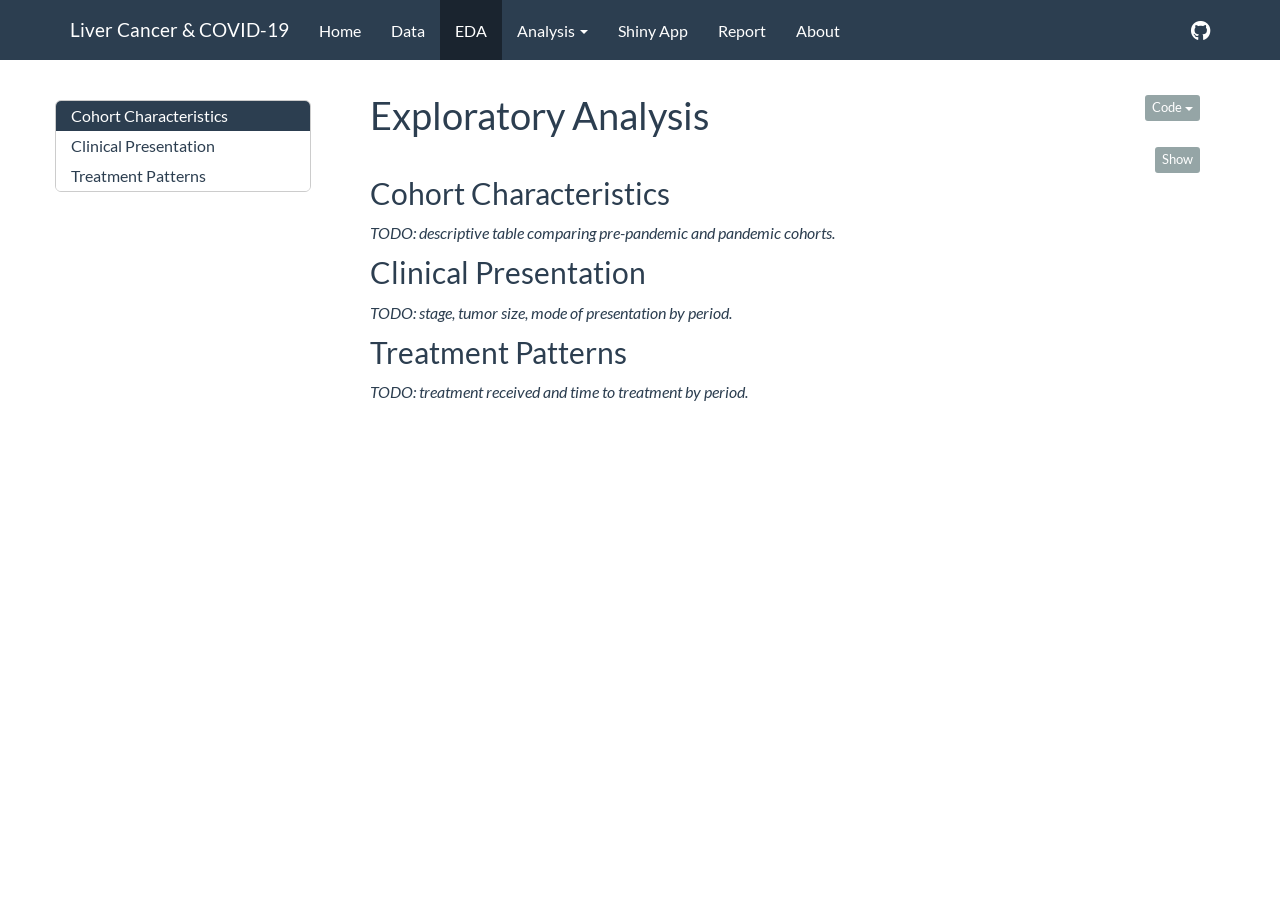
==== docs/eda.html @ 646c7b92 "knit html" ====
<!DOCTYPE html>

<html>

<head>

<meta charset="utf-8" />
<meta name="generator" content="pandoc" />
<meta http-equiv="X-UA-Compatible" content="IE=EDGE" />




<title>Exploratory Analysis</title>

<script src="site_libs/header-attrs-2.32/header-attrs.js"></script>
<script src="site_libs/jquery-3.6.0/jquery-3.6.0.min.js"></script>
<meta name="viewport" content="width=device-width, initial-scale=1" />
<link href="site_libs/bootstrap-3.3.5/css/flatly.min.css" rel="stylesheet" />
<script src="site_libs/bootstrap-3.3.5/js/bootstrap.min.js"></script>
<script src="site_libs/bootstrap-3.3.5/shim/html5shiv.min.js"></script>
<script src="site_libs/bootstrap-3.3.5/shim/respond.min.js"></script>
<style>h1 {font-size: 34px;}
       h1.title {font-size: 38px;}
       h2 {font-size: 30px;}
       h3 {font-size: 24px;}
       h4 {font-size: 18px;}
       h5 {font-size: 16px;}
       h6 {font-size: 12px;}
       code {color: inherit; background-color: rgba(0, 0, 0, 0.04);}
       pre:not([class]) { background-color: white }</style>
<script src="site_libs/jqueryui-1.13.2/jquery-ui.min.js"></script>
<link href="site_libs/tocify-1.9.1/jquery.tocify.css" rel="stylesheet" />
<script src="site_libs/tocify-1.9.1/jquery.tocify.js"></script>
<script src="site_libs/navigation-1.1/tabsets.js"></script>
<script src="site_libs/navigation-1.1/codefolding.js"></script>
<link href="site_libs/highlightjs-9.12.0/default.css" rel="stylesheet" />
<script src="site_libs/highlightjs-9.12.0/highlight.js"></script>
<link href="site_libs/font-awesome-6.5.2/css/all.min.css" rel="stylesheet" />
<link href="site_libs/font-awesome-6.5.2/css/v4-shims.min.css" rel="stylesheet" />

<style type="text/css">
  code{white-space: pre-wrap;}
  span.smallcaps{font-variant: small-caps;}
  span.underline{text-decoration: underline;}
  div.column{display: inline-block; vertical-align: top; width: 50%;}
  div.hanging-indent{margin-left: 1.5em; text-indent: -1.5em;}
  ul.task-list{list-style: none;}
    </style>

<style type="text/css">code{white-space: pre;}</style>
<script type="text/javascript">
if (window.hljs) {
  hljs.configure({languages: []});
  hljs.initHighlightingOnLoad();
  if (document.readyState && document.readyState === "complete") {
    window.setTimeout(function() { hljs.initHighlighting(); }, 0);
  }
}
</script>






<link rel="stylesheet" href="styles.css" type="text/css" />



<style type = "text/css">
.main-container {
  max-width: 940px;
  margin-left: auto;
  margin-right: auto;
}
img {
  max-width:100%;
}
.tabbed-pane {
  padding-top: 12px;
}
.html-widget {
  margin-bottom: 20px;
}
button.code-folding-btn:focus {
  outline: none;
}
summary {
  display: list-item;
}
details > summary > p:only-child {
  display: inline;
}
pre code {
  padding: 0;
}
</style>


<style type="text/css">
.dropdown-submenu {
  position: relative;
}
.dropdown-submenu>.dropdown-menu {
  top: 0;
  left: 100%;
  margin-top: -6px;
  margin-left: -1px;
  border-radius: 0 6px 6px 6px;
}
.dropdown-submenu:hover>.dropdown-menu {
  display: block;
}
.dropdown-submenu>a:after {
  display: block;
  content: " ";
  float: right;
  width: 0;
  height: 0;
  border-color: transparent;
  border-style: solid;
  border-width: 5px 0 5px 5px;
  border-left-color: #cccccc;
  margin-top: 5px;
  margin-right: -10px;
}
.dropdown-submenu:hover>a:after {
  border-left-color: #adb5bd;
}
.dropdown-submenu.pull-left {
  float: none;
}
.dropdown-submenu.pull-left>.dropdown-menu {
  left: -100%;
  margin-left: 10px;
  border-radius: 6px 0 6px 6px;
}
</style>

<script type="text/javascript">
// manage active state of menu based on current page
$(document).ready(function () {
  // active menu anchor
  href = window.location.pathname
  href = href.substr(href.lastIndexOf('/') + 1)
  if (href === "")
    href = "index.html";
  var menuAnchor = $('a[href="' + href + '"]');

  // mark the anchor link active (and if it's in a dropdown, also mark that active)
  var dropdown = menuAnchor.closest('li.dropdown');
  if (window.bootstrap) { // Bootstrap 4+
    menuAnchor.addClass('active');
    dropdown.find('> .dropdown-toggle').addClass('active');
  } else { // Bootstrap 3
    menuAnchor.parent().addClass('active');
    dropdown.addClass('active');
  }

  // Navbar adjustments
  var navHeight = $(".navbar").first().height() + 15;
  var style = document.createElement('style');
  var pt = "padding-top: " + navHeight + "px; ";
  var mt = "margin-top: -" + navHeight + "px; ";
  var css = "";
  // offset scroll position for anchor links (for fixed navbar)
  for (var i = 1; i <= 6; i++) {
    css += ".section h" + i + "{ " + pt + mt + "}\n";
  }
  style.innerHTML = "body {" + pt + "padding-bottom: 40px; }\n" + css;
  document.head.appendChild(style);
});
</script>

<!-- tabsets -->

<style type="text/css">
.tabset-dropdown > .nav-tabs {
  display: inline-table;
  max-height: 500px;
  min-height: 44px;
  overflow-y: auto;
  border: 1px solid #ddd;
  border-radius: 4px;
}

.tabset-dropdown > .nav-tabs > li.active:before, .tabset-dropdown > .nav-tabs.nav-tabs-open:before {
  content: "\e259";
  font-family: 'Glyphicons Halflings';
  display: inline-block;
  padding: 10px;
  border-right: 1px solid #ddd;
}

.tabset-dropdown > .nav-tabs.nav-tabs-open > li.active:before {
  content: "\e258";
  font-family: 'Glyphicons Halflings';
  border: none;
}

.tabset-dropdown > .nav-tabs > li.active {
  display: block;
}

.tabset-dropdown > .nav-tabs > li > a,
.tabset-dropdown > .nav-tabs > li > a:focus,
.tabset-dropdown > .nav-tabs > li > a:hover {
  border: none;
  display: inline-block;
  border-radius: 4px;
  background-color: transparent;
}

.tabset-dropdown > .nav-tabs.nav-tabs-open > li {
  display: block;
  float: none;
}

.tabset-dropdown > .nav-tabs > li {
  display: none;
}
</style>

<!-- code folding -->
<style type="text/css">
.code-folding-btn { margin-bottom: 4px; }
</style>



<style type="text/css">

#TOC {
  margin: 25px 0px 20px 0px;
}
@media (max-width: 768px) {
#TOC {
  position: relative;
  width: 100%;
}
}

@media print {
.toc-content {
  /* see https://github.com/w3c/csswg-drafts/issues/4434 */
  float: right;
}
}

.toc-content {
  padding-left: 30px;
  padding-right: 40px;
}

div.main-container {
  max-width: 1200px;
}

div.tocify {
  width: 20%;
  max-width: 260px;
  max-height: 85%;
}

@media (min-width: 768px) and (max-width: 991px) {
  div.tocify {
    width: 25%;
  }
}

@media (max-width: 767px) {
  div.tocify {
    width: 100%;
    max-width: none;
  }
}

.tocify ul, .tocify li {
  line-height: 20px;
}

.tocify-subheader .tocify-item {
  font-size: 0.90em;
}

.tocify .list-group-item {
  border-radius: 0px;
}


</style>



</head>

<body>


<div class="container-fluid main-container">


<!-- setup 3col/9col grid for toc_float and main content  -->
<div class="row">
<div class="col-xs-12 col-sm-4 col-md-3">
<div id="TOC" class="tocify">
</div>
</div>

<div class="toc-content col-xs-12 col-sm-8 col-md-9">




<div class="navbar navbar-default  navbar-fixed-top" role="navigation">
  <div class="container">
    <div class="navbar-header">
      <button type="button" class="navbar-toggle collapsed" data-toggle="collapse" data-bs-toggle="collapse" data-target="#navbar" data-bs-target="#navbar">
        <span class="icon-bar"></span>
        <span class="icon-bar"></span>
        <span class="icon-bar"></span>
      </button>
      <a class="navbar-brand" href="index.html">Liver Cancer & COVID-19</a>
    </div>
    <div id="navbar" class="navbar-collapse collapse">
      <ul class="nav navbar-nav">
        <li>
  <a href="index.html">Home</a>
</li>
<li>
  <a href="data.html">Data</a>
</li>
<li>
  <a href="eda.html">EDA</a>
</li>
<li class="dropdown">
  <a href="#" class="dropdown-toggle" data-toggle="dropdown" role="button" data-bs-toggle="dropdown" aria-expanded="false">
    Analysis
     
    <span class="caret"></span>
  </a>
  <ul class="dropdown-menu" role="menu">
    <li>
      <a href="regression.html">Regression</a>
    </li>
    <li>
      <a href="survival.html">Survival Analysis</a>
    </li>
  </ul>
</li>
<li>
  <a href="shiny.html">Shiny App</a>
</li>
<li>
  <a href="report.html">Report</a>
</li>
<li>
  <a href="about.html">About</a>
</li>
      </ul>
      <ul class="nav navbar-nav navbar-right">
        <li>
  <a href="https://github.com/USERNAME/p8105_final_project_HCC">
    <span class="fa fa-github fa-lg"></span>
     
  </a>
</li>
      </ul>
    </div><!--/.nav-collapse -->
  </div><!--/.container -->
</div><!--/.navbar -->

<div id="header">

<div class="btn-group pull-right float-right">
<button type="button" class="btn btn-default btn-xs btn-secondary btn-sm dropdown-toggle" data-toggle="dropdown" data-bs-toggle="dropdown" aria-haspopup="true" aria-expanded="false"><span>Code</span> <span class="caret"></span></button>
<ul class="dropdown-menu dropdown-menu-right" style="min-width: 50px;">
<li><a id="rmd-show-all-code" href="#">Show All Code</a></li>
<li><a id="rmd-hide-all-code" href="#">Hide All Code</a></li>
</ul>
</div>



<h1 class="title toc-ignore">Exploratory Analysis</h1>

</div>


<pre class="r"><code>liver_clean = read_csv(&quot;data/liver_clean.csv&quot;)</code></pre>
<div id="cohort-characteristics" class="section level2">
<h2>Cohort Characteristics</h2>
<p><em>TODO: descriptive table comparing pre-pandemic and pandemic
cohorts.</em></p>
</div>
<div id="clinical-presentation" class="section level2">
<h2>Clinical Presentation</h2>
<p><em>TODO: stage, tumor size, mode of presentation by period.</em></p>
</div>
<div id="treatment-patterns" class="section level2">
<h2>Treatment Patterns</h2>
<p><em>TODO: treatment received and time to treatment by
period.</em></p>
</div>



</div>
</div>

</div>

<script>

// add bootstrap table styles to pandoc tables
function bootstrapStylePandocTables() {
  $('tr.odd').parent('tbody').parent('table').addClass('table table-condensed');
}
$(document).ready(function () {
  bootstrapStylePandocTables();
});


</script>

<!-- tabsets -->

<script>
$(document).ready(function () {
  window.buildTabsets("TOC");
});

$(document).ready(function () {
  $('.tabset-dropdown > .nav-tabs > li').click(function () {
    $(this).parent().toggleClass('nav-tabs-open');
  });
});
</script>

<!-- code folding -->
<script>
$(document).ready(function () {
  window.initializeCodeFolding("hide" === "show");
});
</script>

<script>
$(document).ready(function ()  {

    // temporarily add toc-ignore selector to headers for the consistency with Pandoc
    $('.unlisted.unnumbered').addClass('toc-ignore')

    // move toc-ignore selectors from section div to header
    $('div.section.toc-ignore')
        .removeClass('toc-ignore')
        .children('h1,h2,h3,h4,h5').addClass('toc-ignore');

    // establish options
    var options = {
      selectors: "h1,h2,h3",
      theme: "bootstrap3",
      context: '.toc-content',
      hashGenerator: function (text) {
        return text.replace(/[.\\/?&!#<>]/g, '').replace(/\s/g, '_');
      },
      ignoreSelector: ".toc-ignore",
      scrollTo: 0
    };
    options.showAndHide = true;
    options.smoothScroll = true;

    // tocify
    var toc = $("#TOC").tocify(options).data("toc-tocify");
});
</script>

<!-- dynamically load mathjax for compatibility with self-contained -->
<script>
  (function () {
    var script = document.createElement("script");
    script.type = "text/javascript";
    script.src  = "https://mathjax.rstudio.com/latest/MathJax.js?config=TeX-AMS-MML_HTMLorMML";
    document.getElementsByTagName("head")[0].appendChild(script);
  })();
</script>

</body>
</html>
---- docs/site_libs/bootstrap-3.3.5/css/flatly.min.css ----
@font-face {
  font-family: 'Lato';
  font-style: normal;
  font-weight: 400;
  src: url(fonts/Lato.ttf) format('truetype');
}
@font-face {
  font-family: 'Lato';
  font-style: normal;
  font-weight: 700;
  src: url(fonts/LatoBold.ttf) format('truetype');
}
@font-face {
  font-family: 'Lato';
  font-style: italic;
  font-weight: 400;
  src: url(fonts/LatoItalic.ttf) format('truetype');
}

/*!
 * bootswatch v3.3.6
 * Homepage: http://bootswatch.com
 * Copyright 2012-2015 Thomas Park
 * Licensed under MIT
 * Based on Bootstrap
*//*!
 * Bootstrap v3.3.6 (http://getbootstrap.com)
 * Copyright 2011-2015 Twitter, Inc.
 * Licensed under MIT (https://github.com/twbs/bootstrap/blob/master/LICENSE)
 *//*! normalize.css v3.0.3 | MIT License | github.com/necolas/normalize.css */html{font-family:sans-serif;-ms-text-size-adjust:100%;-webkit-text-size-adjust:100%}body{margin:0}article,aside,details,figcaption,figure,footer,header,hgroup,main,menu,nav,section,summary{display:block}audio,canvas,progress,video{display:inline-block;vertical-align:baseline}audio:not([controls]){display:none;height:0}[hidden],template{display:none}a{background-color:transparent}a:active,a:hover{outline:0}abbr[title]{border-bottom:1px dotted}b,strong{font-weight:bold}dfn{font-style:italic}h1{font-size:2em;margin:0.67em 0}mark{background:#ff0;color:#000}small{font-size:80%}sub,sup{font-size:75%;line-height:0;position:relative;vertical-align:baseline}sup{top:-0.5em}sub{bottom:-0.25em}img{border:0}svg:not(:root){overflow:hidden}figure{margin:1em 40px}hr{-webkit-box-sizing:content-box;-moz-box-sizing:content-box;box-sizing:content-box;height:0}pre{overflow:auto}code,kbd,pre,samp{font-family:monospace, monospace;font-size:1em}button,input,optgroup,select,textarea{color:inherit;font:inherit;margin:0}button{overflow:visible}button,select{text-transform:none}button,html input[type="button"],input[type="reset"],input[type="submit"]{-webkit-appearance:button;cursor:pointer}button[disabled],html input[disabled]{cursor:default}button::-moz-focus-inner,input::-moz-focus-inner{border:0;padding:0}input{line-height:normal}input[type="checkbox"],input[type="radio"]{-webkit-box-sizing:border-box;-moz-box-sizing:border-box;box-sizing:border-box;padding:0}input[type="number"]::-webkit-inner-spin-button,input[type="number"]::-webkit-outer-spin-button{height:auto}input[type="search"]{-webkit-appearance:textfield;-webkit-box-sizing:content-box;-moz-box-sizing:content-box;box-sizing:content-box}input[type="search"]::-webkit-search-cancel-button,input[type="search"]::-webkit-search-decoration{-webkit-appearance:none}fieldset{border:1px solid #c0c0c0;margin:0 2px;padding:0.35em 0.625em 0.75em}legend{border:0;padding:0}textarea{overflow:auto}optgroup{font-weight:bold}table{border-collapse:collapse;border-spacing:0}td,th{padding:0}/*! Source: https://github.com/h5bp/html5-boilerplate/blob/master/src/css/main.css */@media print{*,*:before,*:after{background:transparent !important;color:#000 !important;-webkit-box-shadow:none !important;box-shadow:none !important;text-shadow:none !important}a,a:visited{text-decoration:underline}a[href]:after{content:" (" attr(href) ")"}abbr[title]:after{content:" (" attr(title) ")"}a[href^="#"]:after,a[href^="javascript:"]:after{content:""}pre,blockquote{border:1px solid #999;page-break-inside:avoid}thead{display:table-header-group}tr,img{page-break-inside:avoid}img{max-width:100% !important}p,h2,h3{orphans:3;widows:3}h2,h3{page-break-after:avoid}.navbar{display:none}.btn>.caret,.dropup>.btn>.caret{border-top-color:#000 !important}.label{border:1px solid #000}.table{border-collapse:collapse !important}.table td,.table th{background-color:#fff !important}.table-bordered th,.table-bordered td{border:1px solid #ddd !important}}@font-face{font-family:'Glyphicons Halflings';src:url('../fonts/glyphicons-halflings-regular.eot');src:url('../fonts/glyphicons-halflings-regular.eot?#iefix') format('embedded-opentype'),url('../fonts/glyphicons-halflings-regular.woff') format('woff'),url('../fonts/glyphicons-halflings-regular.ttf') format('truetype'),url('../fonts/glyphicons-halflings-regular.svg#glyphicons_halflingsregular') format('svg')}.glyphicon{position:relative;top:1px;display:inline-block;font-family:'Glyphicons Halflings';font-style:normal;font-weight:normal;line-height:1;-webkit-font-smoothing:antialiased;-moz-osx-font-smoothing:grayscale}.glyphicon-asterisk:before{content:"\002a"}.glyphicon-plus:before{content:"\002b"}.glyphicon-euro:before,.glyphicon-eur:before{content:"\20ac"}.glyphicon-minus:before{content:"\2212"}.glyphicon-cloud:before{content:"\2601"}.glyphicon-envelope:before{content:"\2709"}.glyphicon-pencil:before{content:"\270f"}.glyphicon-glass:before{content:"\e001"}.glyphicon-music:before{content:"\e002"}.glyphicon-search:before{content:"\e003"}.glyphicon-heart:before{content:"\e005"}.glyphicon-star:before{content:"\e006"}.glyphicon-star-empty:before{content:"\e007"}.glyphicon-user:before{content:"\e008"}.glyphicon-film:before{content:"\e009"}.glyphicon-th-large:before{content:"\e010"}.glyphicon-th:before{content:"\e011"}.glyphicon-th-list:before{content:"\e012"}.glyphicon-ok:before{content:"\e013"}.glyphicon-remove:before{content:"\e014"}.glyphicon-zoom-in:before{content:"\e015"}.glyphicon-zoom-out:before{content:"\e016"}.glyphicon-off:before{content:"\e017"}.glyphicon-signal:before{content:"\e018"}.glyphicon-cog:before{content:"\e019"}.glyphicon-trash:before{content:"\e020"}.glyphicon-home:before{content:"\e021"}.glyphicon-file:before{content:"\e022"}.glyphicon-time:before{content:"\e023"}.glyphicon-road:before{content:"\e024"}.glyphicon-download-alt:before{content:"\e025"}.glyphicon-download:before{content:"\e026"}.glyphicon-upload:before{content:"\e027"}.glyphicon-inbox:before{content:"\e028"}.glyphicon-play-circle:before{content:"\e029"}.glyphicon-repeat:before{content:"\e030"}.glyphicon-refresh:before{content:"\e031"}.glyphicon-list-alt:before{content:"\e032"}.glyphicon-lock:before{content:"\e033"}.glyphicon-flag:before{content:"\e034"}.glyphicon-headphones:before{content:"\e035"}.glyphicon-volume-off:before{content:"\e036"}.glyphicon-volume-down:before{content:"\e037"}.glyphicon-volume-up:before{content:"\e038"}.glyphicon-qrcode:before{content:"\e039"}.glyphicon-barcode:before{content:"\e040"}.glyphicon-tag:before{content:"\e041"}.glyphicon-tags:before{content:"\e042"}.glyphicon-book:before{content:"\e043"}.glyphicon-bookmark:before{content:"\e044"}.glyphicon-print:before{content:"\e045"}.glyphicon-camera:before{content:"\e046"}.glyphicon-font:before{content:"\e047"}.glyphicon-bold:before{content:"\e048"}.glyphicon-italic:before{content:"\e049"}.glyphicon-text-height:before{content:"\e050"}.glyphicon-text-width:before{content:"\e051"}.glyphicon-align-left:before{content:"\e052"}.glyphicon-align-center:before{content:"\e053"}.glyphicon-align-right:before{content:"\e054"}.glyphicon-align-justify:before{content:"\e055"}.glyphicon-list:before{content:"\e056"}.glyphicon-indent-left:before{content:"\e057"}.glyphicon-indent-right:before{content:"\e058"}.glyphicon-facetime-video:before{content:"\e059"}.glyphicon-picture:before{content:"\e060"}.glyphicon-map-marker:before{content:"\e062"}.glyphicon-adjust:before{content:"\e063"}.glyphicon-tint:before{content:"\e064"}.glyphicon-edit:before{content:"\e065"}.glyphicon-share:before{content:"\e066"}.glyphicon-check:before{content:"\e067"}.glyphicon-move:before{content:"\e068"}.glyphicon-step-backward:before{content:"\e069"}.glyphicon-fast-backward:before{content:"\e070"}.glyphicon-backward:before{content:"\e071"}.glyphicon-play:before{content:"\e072"}.glyphicon-pause:before{content:"\e073"}.glyphicon-stop:before{content:"\e074"}.glyphicon-forward:before{content:"\e075"}.glyphicon-fast-forward:before{content:"\e076"}.glyphicon-step-forward:before{content:"\e077"}.glyphicon-eject:before{content:"\e078"}.glyphicon-chevron-left:before{content:"\e079"}.glyphicon-chevron-right:before{content:"\e080"}.glyphicon-plus-sign:before{content:"\e081"}.glyphicon-minus-sign:before{content:"\e082"}.glyphicon-remove-sign:before{content:"\e083"}.glyphicon-ok-sign:before{content:"\e084"}.glyphicon-question-sign:before{content:"\e085"}.glyphicon-info-sign:before{content:"\e086"}.glyphicon-screenshot:before{content:"\e087"}.glyphicon-remove-circle:before{content:"\e088"}.glyphicon-ok-circle:before{content:"\e089"}.glyphicon-ban-circle:before{content:"\e090"}.glyphicon-arrow-left:before{content:"\e091"}.glyphicon-arrow-right:before{content:"\e092"}.glyphicon-arrow-up:before{content:"\e093"}.glyphicon-arrow-down:before{content:"\e094"}.glyphicon-share-alt:before{content:"\e095"}.glyphicon-resize-full:before{content:"\e096"}.glyphicon-resize-small:before{content:"\e097"}.glyphicon-exclamation-sign:before{content:"\e101"}.glyphicon-gift:before{content:"\e102"}.glyphicon-leaf:before{content:"\e103"}.glyphicon-fire:before{content:"\e104"}.glyphicon-eye-open:before{content:"\e105"}.glyphicon-eye-close:before{content:"\e106"}.glyphicon-warning-sign:before{content:"\e107"}.glyphicon-plane:before{content:"\e108"}.glyphicon-calendar:before{content:"\e109"}.glyphicon-random:before{content:"\e110"}.glyphicon-comment:before{content:"\e111"}.glyphicon-magnet:before{content:"\e112"}.glyphicon-chevron-up:before{content:"\e113"}.glyphicon-chevron-down:before{content:"\e114"}.glyphicon-retweet:before{content:"\e115"}.glyphicon-shopping-cart:before{content:"\e116"}.glyphicon-folder-close:before{content:"\e117"}.glyphicon-folder-open:before{content:"\e118"}.glyphicon-resize-vertical:before{content:"\e119"}.glyphicon-resize-horizontal:before{content:"\e120"}.glyphicon-hdd:before{content:"\e121"}.glyphicon-bullhorn:before{content:"\e122"}.glyphicon-bell:before{content:"\e123"}.glyphicon-certificate:before{content:"\e124"}.glyphicon-thumbs-up:before{content:"\e125"}.glyphicon-thumbs-down:before{content:"\e126"}.glyphicon-hand-right:before{content:"\e127"}.glyphicon-hand-left:before{content:"\e128"}.glyphicon-hand-up:before{content:"\e129"}.glyphicon-hand-down:before{content:"\e130"}.glyphicon-circle-arrow-right:before{content:"\e131"}.glyphicon-circle-arrow-left:before{content:"\e132"}.glyphicon-circle-arrow-up:before{content:"\e133"}.glyphicon-circle-arrow-down:before{content:"\e134"}.glyphicon-globe:before{content:"\e135"}.glyphicon-wrench:before{content:"\e136"}.glyphicon-tasks:before{content:"\e137"}.glyphicon-filter:before{content:"\e138"}.glyphicon-briefcase:before{content:"\e139"}.glyphicon-fullscreen:before{content:"\e140"}.glyphicon-dashboard:before{content:"\e141"}.glyphicon-paperclip:before{content:"\e142"}.glyphicon-heart-empty:before{content:"\e143"}.glyphicon-link:before{content:"\e144"}.glyphicon-phone:before{content:"\e145"}.glyphicon-pushpin:before{content:"\e146"}.glyphicon-usd:before{content:"\e148"}.glyphicon-gbp:before{content:"\e149"}.glyphicon-sort:before{content:"\e150"}.glyphicon-sort-by-alphabet:before{content:"\e151"}.glyphicon-sort-by-alphabet-alt:before{content:"\e152"}.glyphicon-sort-by-order:before{content:"\e153"}.glyphicon-sort-by-order-alt:before{content:"\e154"}.glyphicon-sort-by-attributes:before{content:"\e155"}.glyphicon-sort-by-attributes-alt:before{content:"\e156"}.glyphicon-unchecked:before{content:"\e157"}.glyphicon-expand:before{content:"\e158"}.glyphicon-collapse-down:before{content:"\e159"}.glyphicon-collapse-up:before{content:"\e160"}.glyphicon-log-in:before{content:"\e161"}.glyphicon-flash:before{content:"\e162"}.glyphicon-log-out:before{content:"\e163"}.glyphicon-new-window:before{content:"\e164"}.glyphicon-record:before{content:"\e165"}.glyphicon-save:before{content:"\e166"}.glyphicon-open:before{content:"\e167"}.glyphicon-saved:before{content:"\e168"}.glyphicon-import:before{content:"\e169"}.glyphicon-export:before{content:"\e170"}.glyphicon-send:before{content:"\e171"}.glyphicon-floppy-disk:before{content:"\e172"}.glyphicon-floppy-saved:before{content:"\e173"}.glyphicon-floppy-remove:before{content:"\e174"}.glyphicon-floppy-save:before{content:"\e175"}.glyphicon-floppy-open:before{content:"\e176"}.glyphicon-credit-card:before{content:"\e177"}.glyphicon-transfer:before{content:"\e178"}.glyphicon-cutlery:before{content:"\e179"}.glyphicon-header:before{content:"\e180"}.glyphicon-compressed:before{content:"\e181"}.glyphicon-earphone:before{content:"\e182"}.glyphicon-phone-alt:before{content:"\e183"}.glyphicon-tower:before{content:"\e184"}.glyphicon-stats:before{content:"\e185"}.glyphicon-sd-video:before{content:"\e186"}.glyphicon-hd-video:before{content:"\e187"}.glyphicon-subtitles:before{content:"\e188"}.glyphicon-sound-stereo:before{content:"\e189"}.glyphicon-sound-dolby:before{content:"\e190"}.glyphicon-sound-5-1:before{content:"\e191"}.glyphicon-sound-6-1:before{content:"\e192"}.glyphicon-sound-7-1:before{content:"\e193"}.glyphicon-copyright-mark:before{content:"\e194"}.glyphicon-registration-mark:before{content:"\e195"}.glyphicon-cloud-download:before{content:"\e197"}.glyphicon-cloud-upload:before{content:"\e198"}.glyphicon-tree-conifer:before{content:"\e199"}.glyphicon-tree-deciduous:before{content:"\e200"}.glyphicon-cd:before{content:"\e201"}.glyphicon-save-file:before{content:"\e202"}.glyphicon-open-file:before{content:"\e203"}.glyphicon-level-up:before{content:"\e204"}.glyphicon-copy:before{content:"\e205"}.glyphicon-paste:before{content:"\e206"}.glyphicon-alert:before{content:"\e209"}.glyphicon-equalizer:before{content:"\e210"}.glyphicon-king:before{content:"\e211"}.glyphicon-queen:before{content:"\e212"}.glyphicon-pawn:before{content:"\e213"}.glyphicon-bishop:before{content:"\e214"}.glyphicon-knight:before{content:"\e215"}.glyphicon-baby-formula:before{content:"\e216"}.glyphicon-tent:before{content:"\26fa"}.glyphicon-blackboard:before{content:"\e218"}.glyphicon-bed:before{content:"\e219"}.glyphicon-apple:before{content:"\f8ff"}.glyphicon-erase:before{content:"\e221"}.glyphicon-hourglass:before{content:"\231b"}.glyphicon-lamp:before{content:"\e223"}.glyphicon-duplicate:before{content:"\e224"}.glyphicon-piggy-bank:before{content:"\e225"}.glyphicon-scissors:before{content:"\e226"}.glyphicon-bitcoin:before{content:"\e227"}.glyphicon-btc:before{content:"\e227"}.glyphicon-xbt:before{content:"\e227"}.glyphicon-yen:before{content:"\00a5"}.glyphicon-jpy:before{content:"\00a5"}.glyphicon-ruble:before{content:"\20bd"}.glyphicon-rub:before{content:"\20bd"}.glyphicon-scale:before{content:"\e230"}.glyphicon-ice-lolly:before{content:"\e231"}.glyphicon-ice-lolly-tasted:before{content:"\e232"}.glyphicon-education:before{content:"\e233"}.glyphicon-option-horizontal:before{content:"\e234"}.glyphicon-option-vertical:before{content:"\e235"}.glyphicon-menu-hamburger:before{content:"\e236"}.glyphicon-modal-window:before{content:"\e237"}.glyphicon-oil:before{content:"\e238"}.glyphicon-grain:before{content:"\e239"}.glyphicon-sunglasses:before{content:"\e240"}.glyphicon-text-size:before{content:"\e241"}.glyphicon-text-color:before{content:"\e242"}.glyphicon-text-background:before{content:"\e243"}.glyphicon-object-align-top:before{content:"\e244"}.glyphicon-object-align-bottom:before{content:"\e245"}.glyphicon-object-align-horizontal:before{content:"\e246"}.glyphicon-object-align-left:before{content:"\e247"}.glyphicon-object-align-vertical:before{content:"\e248"}.glyphicon-object-align-right:before{content:"\e249"}.glyphicon-triangle-right:before{content:"\e250"}.glyphicon-triangle-left:before{content:"\e251"}.glyphicon-triangle-bottom:before{content:"\e252"}.glyphicon-triangle-top:before{content:"\e253"}.glyphicon-console:before{content:"\e254"}.glyphicon-superscript:before{content:"\e255"}.glyphicon-subscript:before{content:"\e256"}.glyphicon-menu-left:before{content:"\e257"}.glyphicon-menu-right:before{content:"\e258"}.glyphicon-menu-down:before{content:"\e259"}.glyphicon-menu-up:before{content:"\e260"}*{-webkit-box-sizing:border-box;-moz-box-sizing:border-box;box-sizing:border-box}*:before,*:after{-webkit-box-sizing:border-box;-moz-box-sizing:border-box;box-sizing:border-box}html{font-size:10px;-webkit-tap-highlight-color:rgba(0,0,0,0)}body{font-family:"Lato","Helvetica Neue",Helvetica,Arial,sans-serif;font-size:15px;line-height:1.42857143;color:#2c3e50;background-color:#ffffff}input,button,select,textarea{font-family:inherit;font-size:inherit;line-height:inherit}a{color:#18bc9c;text-decoration:none}a:hover,a:focus{color:#18bc9c;text-decoration:underline}a:focus{outline:thin dotted;outline:5px auto -webkit-focus-ring-color;outline-offset:-2px}figure{margin:0}img{vertical-align:middle}.img-responsive,.thumbnail>img,.thumbnail a>img,.carousel-inner>.item>img,.carousel-inner>.item>a>img{display:block;max-width:100%;height:auto}.img-rounded{border-radius:6px}.img-thumbnail{padding:4px;line-height:1.42857143;background-color:#ffffff;border:1px solid #ecf0f1;border-radius:4px;-webkit-transition:all .2s ease-in-out;-o-transition:all .2s ease-in-out;transition:all .2s ease-in-out;display:inline-block;max-width:100%;height:auto}.img-circle{border-radius:50%}hr{margin-top:21px;margin-bottom:21px;border:0;border-top:1px solid #ecf0f1}.sr-only{position:absolute;width:1px;height:1px;margin:-1px;padding:0;overflow:hidden;clip:rect(0, 0, 0, 0);border:0}.sr-only-focusable:active,.sr-only-focusable:focus{position:static;width:auto;height:auto;margin:0;overflow:visible;clip:auto}[role="button"]{cursor:pointer}h1,h2,h3,h4,h5,h6,.h1,.h2,.h3,.h4,.h5,.h6{font-family:"Lato","Helvetica Neue",Helvetica,Arial,sans-serif;font-weight:400;line-height:1.1;color:inherit}h1 small,h2 small,h3 small,h4 small,h5 small,h6 small,.h1 small,.h2 small,.h3 small,.h4 small,.h5 small,.h6 small,h1 .small,h2 .small,h3 .small,h4 .small,h5 .small,h6 .small,.h1 .small,.h2 .small,.h3 .small,.h4 .small,.h5 .small,.h6 .small{font-weight:normal;line-height:1;color:#b4bcc2}h1,.h1,h2,.h2,h3,.h3{margin-top:21px;margin-bottom:10.5px}h1 small,.h1 small,h2 small,.h2 small,h3 small,.h3 small,h1 .small,.h1 .small,h2 .small,.h2 .small,h3 .small,.h3 .small{font-size:65%}h4,.h4,h5,.h5,h6,.h6{margin-top:10.5px;margin-bottom:10.5px}h4 small,.h4 small,h5 small,.h5 small,h6 small,.h6 small,h4 .small,.h4 .small,h5 .small,.h5 .small,h6 .small,.h6 .small{font-size:75%}h1,.h1{font-size:39px}h2,.h2{font-size:32px}h3,.h3{font-size:26px}h4,.h4{font-size:19px}h5,.h5{font-size:15px}h6,.h6{font-size:13px}p{margin:0 0 10.5px}.lead{margin-bottom:21px;font-size:17px;font-weight:300;line-height:1.4}@media (min-width:768px){.lead{font-size:22.5px}}small,.small{font-size:86%}mark,.mark{background-color:#f39c12;padding:.2em}.text-left{text-align:left}.text-right{text-align:right}.text-center{text-align:center}.text-justify{text-align:justify}.text-nowrap{white-space:nowrap}.text-lowercase{text-transform:lowercase}.text-uppercase{text-transform:uppercase}.text-capitalize{text-transform:capitalize}.text-muted{color:#b4bcc2}.text-primary{color:#2c3e50}a.text-primary:hover,a.text-primary:focus{color:#1a242f}.text-success{color:#ffffff}a.text-success:hover,a.text-success:focus{color:#e6e6e6}.text-info{color:#ffffff}a.text-info:hover,a.text-info:focus{color:#e6e6e6}.text-warning{color:#ffffff}a.text-warning:hover,a.text-warning:focus{color:#e6e6e6}.text-danger{color:#ffffff}a.text-danger:hover,a.text-danger:focus{color:#e6e6e6}.bg-primary{color:#fff;background-color:#2c3e50}a.bg-primary:hover,a.bg-primary:focus{background-color:#1a242f}.bg-success{background-color:#18bc9c}a.bg-success:hover,a.bg-success:focus{background-color:#128f76}.bg-info{background-color:#3498db}a.bg-info:hover,a.bg-info:focus{background-color:#217dbb}.bg-warning{background-color:#f39c12}a.bg-warning:hover,a.bg-warning:focus{background-color:#c87f0a}.bg-danger{background-color:#e74c3c}a.bg-danger:hover,a.bg-danger:focus{background-color:#d62c1a}.page-header{padding-bottom:9.5px;margin:42px 0 21px;border-bottom:1px solid transparent}ul,ol{margin-top:0;margin-bottom:10.5px}ul ul,ol ul,ul ol,ol ol{margin-bottom:0}.list-unstyled{padding-left:0;list-style:none}.list-inline{padding-left:0;list-style:none;margin-left:-5px}.list-inline>li{display:inline-block;padding-left:5px;padding-right:5px}dl{margin-top:0;margin-bottom:21px}dt,dd{line-height:1.42857143}dt{font-weight:bold}dd{margin-left:0}@media (min-width:768px){.dl-horizontal dt{float:left;width:160px;clear:left;text-align:right;overflow:hidden;text-overflow:ellipsis;white-space:nowrap}.dl-horizontal dd{margin-left:180px}}abbr[title],abbr[data-original-title]{cursor:help;border-bottom:1px dotted #b4bcc2}.initialism{font-size:90%;text-transform:uppercase}blockquote{padding:10.5px 21px;margin:0 0 21px;font-size:18.75px;border-left:5px solid #ecf0f1}blockquote p:last-child,blockquote ul:last-child,blockquote ol:last-child{margin-bottom:0}blockquote footer,blockquote small,blockquote .small{display:block;font-size:80%;line-height:1.42857143;color:#b4bcc2}blockquote footer:before,blockquote small:before,blockquote .small:before{content:'\2014 \00A0'}.blockquote-reverse,blockquote.pull-right{padding-right:15px;padding-left:0;border-right:5px solid #ecf0f1;border-left:0;text-align:right}.blockquote-reverse footer:before,blockquote.pull-right footer:before,.blockquote-reverse small:before,blockquote.pull-right small:before,.blockquote-reverse .small:before,blockquote.pull-right .small:before{content:''}.blockquote-reverse footer:after,blockquote.pull-right footer:after,.blockquote-reverse small:after,blockquote.pull-right small:after,.blockquote-reverse .small:after,blockquote.pull-right .small:after{content:'\00A0 \2014'}address{margin-bottom:21px;font-style:normal;line-height:1.42857143}code,kbd,pre,samp{font-family:monospace}code{padding:2px 4px;font-size:90%;color:#c7254e;background-color:#f9f2f4;border-radius:4px}kbd{padding:2px 4px;font-size:90%;color:#ffffff;background-color:#333333;border-radius:3px;-webkit-box-shadow:inset 0 -1px 0 rgba(0,0,0,0.25);box-shadow:inset 0 -1px 0 rgba(0,0,0,0.25)}kbd kbd{padding:0;font-size:100%;font-weight:bold;-webkit-box-shadow:none;box-shadow:none}pre{display:block;padding:10px;margin:0 0 10.5px;font-size:14px;line-height:1.42857143;word-break:break-all;word-wrap:break-word;color:#7b8a8b;background-color:#ecf0f1;border:1px solid #cccccc;border-radius:4px}pre code{padding:0;font-size:inherit;color:inherit;white-space:pre-wrap;background-color:transparent;border-radius:0}.pre-scrollable{max-height:340px;overflow-y:scroll}.container{margin-right:auto;margin-left:auto;padding-left:15px;padding-right:15px}@media (min-width:768px){.container{width:750px}}@media (min-width:992px){.container{width:970px}}@media (min-width:1200px){.container{width:1170px}}.container-fluid{margin-right:auto;margin-left:auto;padding-left:15px;padding-right:15px}.row{margin-left:-15px;margin-right:-15px}.col-xs-1,.col-sm-1,.col-md-1,.col-lg-1,.col-xs-2,.col-sm-2,.col-md-2,.col-lg-2,.col-xs-3,.col-sm-3,.col-md-3,.col-lg-3,.col-xs-4,.col-sm-4,.col-md-4,.col-lg-4,.col-xs-5,.col-sm-5,.col-md-5,.col-lg-5,.col-xs-6,.col-sm-6,.col-md-6,.col-lg-6,.col-xs-7,.col-sm-7,.col-md-7,.col-lg-7,.col-xs-8,.col-sm-8,.col-md-8,.col-lg-8,.col-xs-9,.col-sm-9,.col-md-9,.col-lg-9,.col-xs-10,.col-sm-10,.col-md-10,.col-lg-10,.col-xs-11,.col-sm-11,.col-md-11,.col-lg-11,.col-xs-12,.col-sm-12,.col-md-12,.col-lg-12{position:relative;min-height:1px;padding-left:15px;padding-right:15px}.col-xs-1,.col-xs-2,.col-xs-3,.col-xs-4,.col-xs-5,.col-xs-6,.col-xs-7,.col-xs-8,.col-xs-9,.col-xs-10,.col-xs-11,.col-xs-12{float:left}.col-xs-12{width:100%}.col-xs-11{width:91.66666667%}.col-xs-10{width:83.33333333%}.col-xs-9{width:75%}.col-xs-8{width:66.66666667%}.col-xs-7{width:58.33333333%}.col-xs-6{width:50%}.col-xs-5{width:41.66666667%}.col-xs-4{width:33.33333333%}.col-xs-3{width:25%}.col-xs-2{width:16.66666667%}.col-xs-1{width:8.33333333%}.col-xs-pull-12{right:100%}.col-xs-pull-11{right:91.66666667%}.col-xs-pull-10{right:83.33333333%}.col-xs-pull-9{right:75%}.col-xs-pull-8{right:66.66666667%}.col-xs-pull-7{right:58.33333333%}.col-xs-pull-6{right:50%}.col-xs-pull-5{right:41.66666667%}.col-xs-pull-4{right:33.33333333%}.col-xs-pull-3{right:25%}.col-xs-pull-2{right:16.66666667%}.col-xs-pull-1{right:8.33333333%}.col-xs-pull-0{right:auto}.col-xs-push-12{left:100%}.col-xs-push-11{left:91.66666667%}.col-xs-push-10{left:83.33333333%}.col-xs-push-9{left:75%}.col-xs-push-8{left:66.66666667%}.col-xs-push-7{left:58.33333333%}.col-xs-push-6{left:50%}.col-xs-push-5{left:41.66666667%}.col-xs-push-4{left:33.33333333%}.col-xs-push-3{left:25%}.col-xs-push-2{left:16.66666667%}.col-xs-push-1{left:8.33333333%}.col-xs-push-0{left:auto}.col-xs-offset-12{margin-left:100%}.col-xs-offset-11{margin-left:91.66666667%}.col-xs-offset-10{margin-left:83.33333333%}.col-xs-offset-9{margin-left:75%}.col-xs-offset-8{margin-left:66.66666667%}.col-xs-offset-7{margin-left:58.33333333%}.col-xs-offset-6{margin-left:50%}.col-xs-offset-5{margin-left:41.66666667%}.col-xs-offset-4{margin-left:33.33333333%}.col-xs-offset-3{margin-left:25%}.col-xs-offset-2{margin-left:16.66666667%}.col-xs-offset-1{margin-left:8.33333333%}.col-xs-offset-0{margin-left:0%}@media (min-width:768px){.col-sm-1,.col-sm-2,.col-sm-3,.col-sm-4,.col-sm-5,.col-sm-6,.col-sm-7,.col-sm-8,.col-sm-9,.col-sm-10,.col-sm-11,.col-sm-12{float:left}.col-sm-12{width:100%}.col-sm-11{width:91.66666667%}.col-sm-10{width:83.33333333%}.col-sm-9{width:75%}.col-sm-8{width:66.66666667%}.col-sm-7{width:58.33333333%}.col-sm-6{width:50%}.col-sm-5{width:41.66666667%}.col-sm-4{width:33.33333333%}.col-sm-3{width:25%}.col-sm-2{width:16.66666667%}.col-sm-1{width:8.33333333%}.col-sm-pull-12{right:100%}.col-sm-pull-11{right:91.66666667%}.col-sm-pull-10{right:83.33333333%}.col-sm-pull-9{right:75%}.col-sm-pull-8{right:66.66666667%}.col-sm-pull-7{right:58.33333333%}.col-sm-pull-6{right:50%}.col-sm-pull-5{right:41.66666667%}.col-sm-pull-4{right:33.33333333%}.col-sm-pull-3{right:25%}.col-sm-pull-2{right:16.66666667%}.col-sm-pull-1{right:8.33333333%}.col-sm-pull-0{right:auto}.col-sm-push-12{left:100%}.col-sm-push-11{left:91.66666667%}.col-sm-push-10{left:83.33333333%}.col-sm-push-9{left:75%}.col-sm-push-8{left:66.66666667%}.col-sm-push-7{left:58.33333333%}.col-sm-push-6{left:50%}.col-sm-push-5{left:41.66666667%}.col-sm-push-4{left:33.33333333%}.col-sm-push-3{left:25%}.col-sm-push-2{left:16.66666667%}.col-sm-push-1{left:8.33333333%}.col-sm-push-0{left:auto}.col-sm-offset-12{margin-left:100%}.col-sm-offset-11{margin-left:91.66666667%}.col-sm-offset-10{margin-left:83.33333333%}.col-sm-offset-9{margin-left:75%}.col-sm-offset-8{margin-left:66.66666667%}.col-sm-offset-7{margin-left:58.33333333%}.col-sm-offset-6{margin-left:50%}.col-sm-offset-5{margin-left:41.66666667%}.col-sm-offset-4{margin-left:33.33333333%}.col-sm-offset-3{margin-left:25%}.col-sm-offset-2{margin-left:16.66666667%}.col-sm-offset-1{margin-left:8.33333333%}.col-sm-offset-0{margin-left:0%}}@media (min-width:992px){.col-md-1,.col-md-2,.col-md-3,.col-md-4,.col-md-5,.col-md-6,.col-md-7,.col-md-8,.col-md-9,.col-md-10,.col-md-11,.col-md-12{float:left}.col-md-12{width:100%}.col-md-11{width:91.66666667%}.col-md-10{width:83.33333333%}.col-md-9{width:75%}.col-md-8{width:66.66666667%}.col-md-7{width:58.33333333%}.col-md-6{width:50%}.col-md-5{width:41.66666667%}.col-md-4{width:33.33333333%}.col-md-3{width:25%}.col-md-2{width:16.66666667%}.col-md-1{width:8.33333333%}.col-md-pull-12{right:100%}.col-md-pull-11{right:91.66666667%}.col-md-pull-10{right:83.33333333%}.col-md-pull-9{right:75%}.col-md-pull-8{right:66.66666667%}.col-md-pull-7{right:58.33333333%}.col-md-pull-6{right:50%}.col-md-pull-5{right:41.66666667%}.col-md-pull-4{right:33.33333333%}.col-md-pull-3{right:25%}.col-md-pull-2{right:16.66666667%}.col-md-pull-1{right:8.33333333%}.col-md-pull-0{right:auto}.col-md-push-12{left:100%}.col-md-push-11{left:91.66666667%}.col-md-push-10{left:83.33333333%}.col-md-push-9{left:75%}.col-md-push-8{left:66.66666667%}.col-md-push-7{left:58.33333333%}.col-md-push-6{left:50%}.col-md-push-5{left:41.66666667%}.col-md-push-4{left:33.33333333%}.col-md-push-3{left:25%}.col-md-push-2{left:16.66666667%}.col-md-push-1{left:8.33333333%}.col-md-push-0{left:auto}.col-md-offset-12{margin-left:100%}.col-md-offset-11{margin-left:91.66666667%}.col-md-offset-10{margin-left:83.33333333%}.col-md-offset-9{margin-left:75%}.col-md-offset-8{margin-left:66.66666667%}.col-md-offset-7{margin-left:58.33333333%}.col-md-offset-6{margin-left:50%}.col-md-offset-5{margin-left:41.66666667%}.col-md-offset-4{margin-left:33.33333333%}.col-md-offset-3{margin-left:25%}.col-md-offset-2{margin-left:16.66666667%}.col-md-offset-1{margin-left:8.33333333%}.col-md-offset-0{margin-left:0%}}@media (min-width:1200px){.col-lg-1,.col-lg-2,.col-lg-3,.col-lg-4,.col-lg-5,.col-lg-6,.col-lg-7,.col-lg-8,.col-lg-9,.col-lg-10,.col-lg-11,.col-lg-12{float:left}.col-lg-12{width:100%}.col-lg-11{width:91.66666667%}.col-lg-10{width:83.33333333%}.col-lg-9{width:75%}.col-lg-8{width:66.66666667%}.col-lg-7{width:58.33333333%}.col-lg-6{width:50%}.col-lg-5{width:41.66666667%}.col-lg-4{width:33.33333333%}.col-lg-3{width:25%}.col-lg-2{width:16.66666667%}.col-lg-1{width:8.33333333%}.col-lg-pull-12{right:100%}.col-lg-pull-11{right:91.66666667%}.col-lg-pull-10{right:83.33333333%}.col-lg-pull-9{right:75%}.col-lg-pull-8{right:66.66666667%}.col-lg-pull-7{right:58.33333333%}.col-lg-pull-6{right:50%}.col-lg-pull-5{right:41.66666667%}.col-lg-pull-4{right:33.33333333%}.col-lg-pull-3{right:25%}.col-lg-pull-2{right:16.66666667%}.col-lg-pull-1{right:8.33333333%}.col-lg-pull-0{right:auto}.col-lg-push-12{left:100%}.col-lg-push-11{left:91.66666667%}.col-lg-push-10{left:83.33333333%}.col-lg-push-9{left:75%}.col-lg-push-8{left:66.66666667%}.col-lg-push-7{left:58.33333333%}.col-lg-push-6{left:50%}.col-lg-push-5{left:41.66666667%}.col-lg-push-4{left:33.33333333%}.col-lg-push-3{left:25%}.col-lg-push-2{left:16.66666667%}.col-lg-push-1{left:8.33333333%}.col-lg-push-0{left:auto}.col-lg-offset-12{margin-left:100%}.col-lg-offset-11{margin-left:91.66666667%}.col-lg-offset-10{margin-left:83.33333333%}.col-lg-offset-9{margin-left:75%}.col-lg-offset-8{margin-left:66.66666667%}.col-lg-offset-7{margin-left:58.33333333%}.col-lg-offset-6{margin-left:50%}.col-lg-offset-5{margin-left:41.66666667%}.col-lg-offset-4{margin-left:33.33333333%}.col-lg-offset-3{margin-left:25%}.col-lg-offset-2{margin-left:16.66666667%}.col-lg-offset-1{margin-left:8.33333333%}.col-lg-offset-0{margin-left:0%}}table{background-color:transparent}caption{padding-top:8px;padding-bottom:8px;color:#b4bcc2;text-align:left}th{}.table{width:100%;max-width:100%;margin-bottom:21px}.table>thead>tr>th,.table>tbody>tr>th,.table>tfoot>tr>th,.table>thead>tr>td,.table>tbody>tr>td,.table>tfoot>tr>td{padding:8px;line-height:1.42857143;vertical-align:top;border-top:1px solid #ecf0f1}.table>thead>tr>th{vertical-align:bottom;border-bottom:2px solid #ecf0f1}.table>caption+thead>tr:first-child>th,.table>colgroup+thead>tr:first-child>th,.table>thead:first-child>tr:first-child>th,.table>caption+thead>tr:first-child>td,.table>colgroup+thead>tr:first-child>td,.table>thead:first-child>tr:first-child>td{border-top:0}.table>tbody+tbody{border-top:2px solid #ecf0f1}.table .table{background-color:#ffffff}.table-condensed>thead>tr>th,.table-condensed>tbody>tr>th,.table-condensed>tfoot>tr>th,.table-condensed>thead>tr>td,.table-condensed>tbody>tr>td,.table-condensed>tfoot>tr>td{padding:5px}.table-bordered{border:1px solid #ecf0f1}.table-bordered>thead>tr>th,.table-bordered>tbody>tr>th,.table-bordered>tfoot>tr>th,.table-bordered>thead>tr>td,.table-bordered>tbody>tr>td,.table-bordered>tfoot>tr>td{border:1px solid #ecf0f1}.table-bordered>thead>tr>th,.table-bordered>thead>tr>td{border-bottom-width:2px}.table-striped>tbody>tr:nth-of-type(odd){background-color:#f9f9f9}.table-hover>tbody>tr:hover{background-color:#ecf0f1}table col[class*="col-"]{position:static;float:none;display:table-column}table td[class*="col-"],table th[class*="col-"]{position:static;float:none;display:table-cell}.table>thead>tr>td.active,.table>tbody>tr>td.active,.table>tfoot>tr>td.active,.table>thead>tr>th.active,.table>tbody>tr>th.active,.table>tfoot>tr>th.active,.table>thead>tr.active>td,.table>tbody>tr.active>td,.table>tfoot>tr.active>td,.table>thead>tr.active>th,.table>tbody>tr.active>th,.table>tfoot>tr.active>th{background-color:#ecf0f1}.table-hover>tbody>tr>td.active:hover,.table-hover>tbody>tr>th.active:hover,.table-hover>tbody>tr.active:hover>td,.table-hover>tbody>tr:hover>.active,.table-hover>tbody>tr.active:hover>th{background-color:#dde4e6}.table>thead>tr>td.success,.table>tbody>tr>td.success,.table>tfoot>tr>td.success,.table>thead>tr>th.success,.table>tbody>tr>th.success,.table>tfoot>tr>th.success,.table>thead>tr.success>td,.table>tbody>tr.success>td,.table>tfoot>tr.success>td,.table>thead>tr.success>th,.table>tbody>tr.success>th,.table>tfoot>tr.success>th{background-color:#18bc9c}.table-hover>tbody>tr>td.success:hover,.table-hover>tbody>tr>th.success:hover,.table-hover>tbody>tr.success:hover>td,.table-hover>tbody>tr:hover>.success,.table-hover>tbody>tr.success:hover>th{background-color:#15a589}.table>thead>tr>td.info,.table>tbody>tr>td.info,.table>tfoot>tr>td.info,.table>thead>tr>th.info,.table>tbody>tr>th.info,.table>tfoot>tr>th.info,.table>thead>tr.info>td,.table>tbody>tr.info>td,.table>tfoot>tr.info>td,.table>thead>tr.info>th,.table>tbody>tr.info>th,.table>tfoot>tr.info>th{background-color:#3498db}.table-hover>tbody>tr>td.info:hover,.table-hover>tbody>tr>th.info:hover,.table-hover>tbody>tr.info:hover>td,.table-hover>tbody>tr:hover>.info,.table-hover>tbody>tr.info:hover>th{background-color:#258cd1}.table>thead>tr>td.warning,.table>tbody>tr>td.warning,.table>tfoot>tr>td.warning,.table>thead>tr>th.warning,.table>tbody>tr>th.warning,.table>tfoot>tr>th.warning,.table>thead>tr.warning>td,.table>tbody>tr.warning>td,.table>tfoot>tr.warning>td,.table>thead>tr.warning>th,.table>tbody>tr.warning>th,.table>tfoot>tr.warning>th{background-color:#f39c12}.table-hover>tbody>tr>td.warning:hover,.table-hover>tbody>tr>th.warning:hover,.table-hover>tbody>tr.warning:hover>td,.table-hover>tbody>tr:hover>.warning,.table-hover>tbody>tr.warning:hover>th{background-color:#e08e0b}.table>thead>tr>td.danger,.table>tbody>tr>td.danger,.table>tfoot>tr>td.danger,.table>thead>tr>th.danger,.table>tbody>tr>th.danger,.table>tfoot>tr>th.danger,.table>thead>tr.danger>td,.table>tbody>tr.danger>td,.table>tfoot>tr.danger>td,.table>thead>tr.danger>th,.table>tbody>tr.danger>th,.table>tfoot>tr.danger>th{background-color:#e74c3c}.table-hover>tbody>tr>td.danger:hover,.table-hover>tbody>tr>th.danger:hover,.table-hover>tbody>tr.danger:hover>td,.table-hover>tbody>tr:hover>.danger,.table-hover>tbody>tr.danger:hover>th{background-color:#e43725}.table-responsive{overflow-x:auto;min-height:0.01%}@media screen and (max-width:767px){.table-responsive{width:100%;margin-bottom:15.75px;overflow-y:hidden;-ms-overflow-style:-ms-autohiding-scrollbar;border:1px solid #ecf0f1}.table-responsive>.table{margin-bottom:0}.table-responsive>.table>thead>tr>th,.table-responsive>.table>tbody>tr>th,.table-responsive>.table>tfoot>tr>th,.table-responsive>.table>thead>tr>td,.table-responsive>.table>tbody>tr>td,.table-responsive>.table>tfoot>tr>td{white-space:nowrap}.table-responsive>.table-bordered{border:0}.table-responsive>.table-bordered>thead>tr>th:first-child,.table-responsive>.table-bordered>tbody>tr>th:first-child,.table-responsive>.table-bordered>tfoot>tr>th:first-child,.table-responsive>.table-bordered>thead>tr>td:first-child,.table-responsive>.table-bordered>tbody>tr>td:first-child,.table-responsive>.table-bordered>tfoot>tr>td:first-child{border-left:0}.table-responsive>.table-bordered>thead>tr>th:last-child,.table-responsive>.table-bordered>tbody>tr>th:last-child,.table-responsive>.table-bordered>tfoot>tr>th:last-child,.table-responsive>.table-bordered>thead>tr>td:last-child,.table-responsive>.table-bordered>tbody>tr>td:last-child,.table-responsive>.table-bordered>tfoot>tr>td:last-child{border-right:0}.table-responsive>.table-bordered>tbody>tr:last-child>th,.table-responsive>.table-bordered>tfoot>tr:last-child>th,.table-responsive>.table-bordered>tbody>tr:last-child>td,.table-responsive>.table-bordered>tfoot>tr:last-child>td{border-bottom:0}}fieldset{padding:0;margin:0;border:0;min-width:0}legend{display:block;width:100%;padding:0;margin-bottom:21px;font-size:22.5px;line-height:inherit;color:#2c3e50;border:0;border-bottom:1px solid transparent}label{display:inline-block;max-width:100%;margin-bottom:5px;font-weight:bold}input[type="search"]{-webkit-box-sizing:border-box;-moz-box-sizing:border-box;box-sizing:border-box}input[type="radio"],input[type="checkbox"]{margin:4px 0 0;margin-top:1px \9;line-height:normal}input[type="file"]{display:block}input[type="range"]{display:block;width:100%}select[multiple],select[size]{height:auto}input[type="file"]:focus,input[type="radio"]:focus,input[type="checkbox"]:focus{outline:thin dotted;outline:5px auto -webkit-focus-ring-color;outline-offset:-2px}output{display:block;padding-top:11px;font-size:15px;line-height:1.42857143;color:#2c3e50}.form-control{display:block;width:100%;height:45px;padding:10px 15px;font-size:15px;line-height:1.42857143;color:#2c3e50;background-color:#ffffff;background-image:none;border:1px solid #dce4ec;border-radius:4px;-webkit-box-shadow:inset 0 1px 1px rgba(0,0,0,0.075);box-shadow:inset 0 1px 1px rgba(0,0,0,0.075);-webkit-transition:border-color ease-in-out .15s,-webkit-box-shadow ease-in-out .15s;-o-transition:border-color ease-in-out .15s,box-shadow ease-in-out .15s;transition:border-color ease-in-out .15s,box-shadow ease-in-out .15s}.form-control:focus{border-color:#2c3e50;outline:0;-webkit-box-shadow:inset 0 1px 1px rgba(0,0,0,0.075),0 0 8px rgba(44,62,80,0.6);box-shadow:inset 0 1px 1px rgba(0,0,0,0.075),0 0 8px rgba(44,62,80,0.6)}.form-control::-moz-placeholder{color:#acb6c0;opacity:1}.form-control:-ms-input-placeholder{color:#acb6c0}.form-control::-webkit-input-placeholder{color:#acb6c0}.form-control::-ms-expand{border:0;background-color:transparent}.form-control[disabled],.form-control[readonly],fieldset[disabled] .form-control{background-color:#ecf0f1;opacity:1}.form-control[disabled],fieldset[disabled] .form-control{cursor:not-allowed}textarea.form-control{height:auto}input[type="search"]{-webkit-appearance:none}@media screen and (-webkit-min-device-pixel-ratio:0){input[type="date"].form-control,input[type="time"].form-control,input[type="datetime-local"].form-control,input[type="month"].form-control{line-height:45px}input[type="date"].input-sm,input[type="time"].input-sm,input[type="datetime-local"].input-sm,input[type="month"].input-sm,.input-group-sm input[type="date"],.input-group-sm input[type="time"],.input-group-sm input[type="datetime-local"],.input-group-sm input[type="month"]{line-height:35px}input[type="date"].input-lg,input[type="time"].input-lg,input[type="datetime-local"].input-lg,input[type="month"].input-lg,.input-group-lg input[type="date"],.input-group-lg input[type="time"],.input-group-lg input[type="datetime-local"],.input-group-lg input[type="month"]{line-height:66px}}.form-group{margin-bottom:15px}.radio,.checkbox{position:relative;display:block;margin-top:10px;margin-bottom:10px}.radio label,.checkbox label{min-height:21px;padding-left:20px;margin-bottom:0;font-weight:normal;cursor:pointer}.radio input[type="radio"],.radio-inline input[type="radio"],.checkbox input[type="checkbox"],.checkbox-inline input[type="checkbox"]{position:absolute;margin-left:-20px;margin-top:4px \9}.radio+.radio,.checkbox+.checkbox{margin-top:-5px}.radio-inline,.checkbox-inline{position:relative;display:inline-block;padding-left:20px;margin-bottom:0;vertical-align:middle;font-weight:normal;cursor:pointer}.radio-inline+.radio-inline,.checkbox-inline+.checkbox-inline{margin-top:0;margin-left:10px}input[type="radio"][disabled],input[type="checkbox"][disabled],input[type="radio"].disabled,input[type="checkbox"].disabled,fieldset[disabled] input[type="radio"],fieldset[disabled] input[type="checkbox"]{cursor:not-allowed}.radio-inline.disabled,.checkbox-inline.disabled,fieldset[disabled] .radio-inline,fieldset[disabled] .checkbox-inline{cursor:not-allowed}.radio.disabled label,.checkbox.disabled label,fieldset[disabled] .radio label,fieldset[disabled] .checkbox label{cursor:not-allowed}.form-control-static{padding-top:11px;padding-bottom:11px;margin-bottom:0;min-height:36px}.form-control-static.input-lg,.form-control-static.input-sm{padding-left:0;padding-right:0}.input-sm{height:35px;padding:6px 9px;font-size:13px;line-height:1.5;border-radius:3px}select.input-sm{height:35px;line-height:35px}textarea.input-sm,select[multiple].input-sm{height:auto}.form-group-sm .form-control{height:35px;padding:6px 9px;font-size:13px;line-height:1.5;border-radius:3px}.form-group-sm select.form-control{height:35px;line-height:35px}.form-group-sm textarea.form-control,.form-group-sm select[multiple].form-control{height:auto}.form-group-sm .form-control-static{height:35px;min-height:34px;padding:7px 9px;font-size:13px;line-height:1.5}.input-lg{height:66px;padding:18px 27px;font-size:19px;line-height:1.3333333;border-radius:6px}select.input-lg{height:66px;line-height:66px}textarea.input-lg,select[multiple].input-lg{height:auto}.form-group-lg .form-control{height:66px;padding:18px 27px;font-size:19px;line-height:1.3333333;border-radius:6px}.form-group-lg select.form-control{height:66px;line-height:66px}.form-group-lg textarea.form-control,.form-group-lg select[multiple].form-control{height:auto}.form-group-lg .form-control-static{height:66px;min-height:40px;padding:19px 27px;font-size:19px;line-height:1.3333333}.has-feedback{position:relative}.has-feedback .form-control{padding-right:56.25px}.form-control-feedback{position:absolute;top:0;right:0;z-index:2;display:block;width:45px;height:45px;line-height:45px;text-align:center;pointer-events:none}.input-lg+.form-control-feedback,.input-group-lg+.form-control-feedback,.form-group-lg .form-control+.form-control-feedback{width:66px;height:66px;line-height:66px}.input-sm+.form-control-feedback,.input-group-sm+.form-control-feedback,.form-group-sm .form-control+.form-control-feedback{width:35px;height:35px;line-height:35px}.has-success .help-block,.has-success .control-label,.has-success .radio,.has-success .checkbox,.has-success .radio-inline,.has-success .checkbox-inline,.has-success.radio label,.has-success.checkbox label,.has-success.radio-inline label,.has-success.checkbox-inline label{color:#ffffff}.has-success .form-control{border-color:#ffffff;-webkit-box-shadow:inset 0 1px 1px rgba(0,0,0,0.075);box-shadow:inset 0 1px 1px rgba(0,0,0,0.075)}.has-success .form-control:focus{border-color:#e6e6e6;-webkit-box-shadow:inset 0 1px 1px rgba(0,0,0,0.075),0 0 6px #fff;box-shadow:inset 0 1px 1px rgba(0,0,0,0.075),0 0 6px #fff}.has-success .input-group-addon{color:#ffffff;border-color:#ffffff;background-color:#18bc9c}.has-success .form-control-feedback{color:#ffffff}.has-warning .help-block,.has-warning .control-label,.has-warning .radio,.has-warning .checkbox,.has-warning .radio-inline,.has-warning .checkbox-inline,.has-warning.radio label,.has-warning.checkbox label,.has-warning.radio-inline label,.has-warning.checkbox-inline label{color:#ffffff}.has-warning .form-control{border-color:#ffffff;-webkit-box-shadow:inset 0 1px 1px rgba(0,0,0,0.075);box-shadow:inset 0 1px 1px rgba(0,0,0,0.075)}.has-warning .form-control:focus{border-color:#e6e6e6;-webkit-box-shadow:inset 0 1px 1px rgba(0,0,0,0.075),0 0 6px #fff;box-shadow:inset 0 1px 1px rgba(0,0,0,0.075),0 0 6px #fff}.has-warning .input-group-addon{color:#ffffff;border-color:#ffffff;background-color:#f39c12}.has-warning .form-control-feedback{color:#ffffff}.has-error .help-block,.has-error .control-label,.has-error .radio,.has-error .checkbox,.has-error .radio-inline,.has-error .checkbox-inline,.has-error.radio label,.has-error.checkbox label,.has-error.radio-inline label,.has-error.checkbox-inline label{color:#ffffff}.has-error .form-control{border-color:#ffffff;-webkit-box-shadow:inset 0 1px 1px rgba(0,0,0,0.075);box-shadow:inset 0 1px 1px rgba(0,0,0,0.075)}.has-error .form-control:focus{border-color:#e6e6e6;-webkit-box-shadow:inset 0 1px 1px rgba(0,0,0,0.075),0 0 6px #fff;box-shadow:inset 0 1px 1px rgba(0,0,0,0.075),0 0 6px #fff}.has-error .input-group-addon{color:#ffffff;border-color:#ffffff;background-color:#e74c3c}.has-error .form-control-feedback{color:#ffffff}.has-feedback label~.form-control-feedback{top:26px}.has-feedback label.sr-only~.form-control-feedback{top:0}.help-block{display:block;margin-top:5px;margin-bottom:10px;color:#597ea2}@media (min-width:768px){.form-inline .form-group{display:inline-block;margin-bottom:0;vertical-align:middle}.form-inline .form-control{display:inline-block;width:auto;vertical-align:middle}.form-inline .form-control-static{display:inline-block}.form-inline .input-group{display:inline-table;vertical-align:middle}.form-inline .input-group .input-group-addon,.form-inline .input-group .input-group-btn,.form-inline .input-group .form-control{width:auto}.form-inline .input-group>.form-control{width:100%}.form-inline .control-label{margin-bottom:0;vertical-align:middle}.form-inline .radio,.form-inline .checkbox{display:inline-block;margin-top:0;margin-bottom:0;vertical-align:middle}.form-inline .radio label,.form-inline .checkbox label{padding-left:0}.form-inline .radio input[type="radio"],.form-inline .checkbox input[type="checkbox"]{position:relative;margin-left:0}.form-inline .has-feedback .form-control-feedback{top:0}}.form-horizontal .radio,.form-horizontal .checkbox,.form-horizontal .radio-inline,.form-horizontal .checkbox-inline{margin-top:0;margin-bottom:0;padding-top:11px}.form-horizontal .radio,.form-horizontal .checkbox{min-height:32px}.form-horizontal .form-group{margin-left:-15px;margin-right:-15px}@media (min-width:768px){.form-horizontal .control-label{text-align:right;margin-bottom:0;padding-top:11px}}.form-horizontal .has-feedback .form-control-feedback{right:15px}@media (min-width:768px){.form-horizontal .form-group-lg .control-label{padding-top:19px;font-size:19px}}@media (min-width:768px){.form-horizontal .form-group-sm .control-label{padding-top:7px;font-size:13px}}.btn{display:inline-block;margin-bottom:0;font-weight:normal;text-align:center;vertical-align:middle;-ms-touch-action:manipulation;touch-action:manipulation;cursor:pointer;background-image:none;border:1px solid transparent;white-space:nowrap;padding:10px 15px;font-size:15px;line-height:1.42857143;border-radius:4px;-webkit-user-select:none;-moz-user-select:none;-ms-user-select:none;user-select:none}.btn:focus,.btn:active:focus,.btn.active:focus,.btn.focus,.btn:active.focus,.btn.active.focus{outline:thin dotted;outline:5px auto -webkit-focus-ring-color;outline-offset:-2px}.btn:hover,.btn:focus,.btn.focus{color:#ffffff;text-decoration:none}.btn:active,.btn.active{outline:0;background-image:none;-webkit-box-shadow:inset 0 3px 5px rgba(0,0,0,0.125);box-shadow:inset 0 3px 5px rgba(0,0,0,0.125)}.btn.disabled,.btn[disabled],fieldset[disabled] .btn{cursor:not-allowed;opacity:0.65;filter:alpha(opacity=65);-webkit-box-shadow:none;box-shadow:none}a.btn.disabled,fieldset[disabled] a.btn{pointer-events:none}.btn-default{color:#ffffff;background-color:#95a5a6;border-color:#95a5a6}.btn-default:focus,.btn-default.focus{color:#ffffff;background-color:#798d8f;border-color:#566566}.btn-default:hover{color:#ffffff;background-color:#798d8f;border-color:#74898a}.btn-default:active,.btn-default.active,.open>.dropdown-toggle.btn-default{color:#ffffff;background-color:#798d8f;border-color:#74898a}.btn-default:active:hover,.btn-default.active:hover,.open>.dropdown-toggle.btn-default:hover,.btn-default:active:focus,.btn-default.active:focus,.open>.dropdown-toggle.btn-default:focus,.btn-default:active.focus,.btn-default.active.focus,.open>.dropdown-toggle.btn-default.focus{color:#ffffff;background-color:#687b7c;border-color:#566566}.btn-default:active,.btn-default.active,.open>.dropdown-toggle.btn-default{background-image:none}.btn-default.disabled:hover,.btn-default[disabled]:hover,fieldset[disabled] .btn-default:hover,.btn-default.disabled:focus,.btn-default[disabled]:focus,fieldset[disabled] .btn-default:focus,.btn-default.disabled.focus,.btn-default[disabled].focus,fieldset[disabled] .btn-default.focus{background-color:#95a5a6;border-color:#95a5a6}.btn-default .badge{color:#95a5a6;background-color:#ffffff}.btn-primary{color:#ffffff;background-color:#2c3e50;border-color:#2c3e50}.btn-primary:focus,.btn-primary.focus{color:#ffffff;background-color:#1a242f;border-color:#000000}.btn-primary:hover{color:#ffffff;background-color:#1a242f;border-color:#161f29}.btn-primary:active,.btn-primary.active,.open>.dropdown-toggle.btn-primary{color:#ffffff;background-color:#1a242f;border-color:#161f29}.btn-primary:active:hover,.btn-primary.active:hover,.open>.dropdown-toggle.btn-primary:hover,.btn-primary:active:focus,.btn-primary.active:focus,.open>.dropdown-toggle.btn-primary:focus,.btn-primary:active.focus,.btn-primary.active.focus,.open>.dropdown-toggle.btn-primary.focus{color:#ffffff;background-color:#0d1318;border-color:#000000}.btn-primary:active,.btn-primary.active,.open>.dropdown-toggle.btn-primary{background-image:none}.btn-primary.disabled:hover,.btn-primary[disabled]:hover,fieldset[disabled] .btn-primary:hover,.btn-primary.disabled:focus,.btn-primary[disabled]:focus,fieldset[disabled] .btn-primary:focus,.btn-primary.disabled.focus,.btn-primary[disabled].focus,fieldset[disabled] .btn-primary.focus{background-color:#2c3e50;border-color:#2c3e50}.btn-primary .badge{color:#2c3e50;background-color:#ffffff}.btn-success{color:#ffffff;background-color:#18bc9c;border-color:#18bc9c}.btn-success:focus,.btn-success.focus{color:#ffffff;background-color:#128f76;border-color:#0a4b3e}.btn-success:hover{color:#ffffff;background-color:#128f76;border-color:#11866f}.btn-success:active,.btn-success.active,.open>.dropdown-toggle.btn-success{color:#ffffff;background-color:#128f76;border-color:#11866f}.btn-success:active:hover,.btn-success.active:hover,.open>.dropdown-toggle.btn-success:hover,.btn-success:active:focus,.btn-success.active:focus,.open>.dropdown-toggle.btn-success:focus,.btn-success:active.focus,.btn-success.active.focus,.open>.dropdown-toggle.btn-success.focus{color:#ffffff;background-color:#0e6f5c;border-color:#0a4b3e}.btn-success:active,.btn-success.active,.open>.dropdown-toggle.btn-success{background-image:none}.btn-success.disabled:hover,.btn-success[disabled]:hover,fieldset[disabled] .btn-success:hover,.btn-success.disabled:focus,.btn-success[disabled]:focus,fieldset[disabled] .btn-success:focus,.btn-success.disabled.focus,.btn-success[disabled].focus,fieldset[disabled] .btn-success.focus{background-color:#18bc9c;border-color:#18bc9c}.btn-success .badge{color:#18bc9c;background-color:#ffffff}.btn-info{color:#ffffff;background-color:#3498db;border-color:#3498db}.btn-info:focus,.btn-info.focus{color:#ffffff;background-color:#217dbb;border-color:#16527a}.btn-info:hover{color:#ffffff;background-color:#217dbb;border-color:#2077b2}.btn-info:active,.btn-info.active,.open>.dropdown-toggle.btn-info{color:#ffffff;background-color:#217dbb;border-color:#2077b2}.btn-info:active:hover,.btn-info.active:hover,.open>.dropdown-toggle.btn-info:hover,.btn-info:active:focus,.btn-info.active:focus,.open>.dropdown-toggle.btn-info:focus,.btn-info:active.focus,.btn-info.active.focus,.open>.dropdown-toggle.btn-info.focus{color:#ffffff;background-color:#1c699d;border-color:#16527a}.btn-info:active,.btn-info.active,.open>.dropdown-toggle.btn-info{background-image:none}.btn-info.disabled:hover,.btn-info[disabled]:hover,fieldset[disabled] .btn-info:hover,.btn-info.disabled:focus,.btn-info[disabled]:focus,fieldset[disabled] .btn-info:focus,.btn-info.disabled.focus,.btn-info[disabled].focus,fieldset[disabled] .btn-info.focus{background-color:#3498db;border-color:#3498db}.btn-info .badge{color:#3498db;background-color:#ffffff}.btn-warning{color:#ffffff;background-color:#f39c12;border-color:#f39c12}.btn-warning:focus,.btn-warning.focus{color:#ffffff;background-color:#c87f0a;border-color:#7f5006}.btn-warning:hover{color:#ffffff;background-color:#c87f0a;border-color:#be780a}.btn-warning:active,.btn-warning.active,.open>.dropdown-toggle.btn-warning{color:#ffffff;background-color:#c87f0a;border-color:#be780a}.btn-warning:active:hover,.btn-warning.active:hover,.open>.dropdown-toggle.btn-warning:hover,.btn-warning:active:focus,.btn-warning.active:focus,.open>.dropdown-toggle.btn-warning:focus,.btn-warning:active.focus,.btn-warning.active.focus,.open>.dropdown-toggle.btn-warning.focus{color:#ffffff;background-color:#a66908;border-color:#7f5006}.btn-warning:active,.btn-warning.active,.open>.dropdown-toggle.btn-warning{background-image:none}.btn-warning.disabled:hover,.btn-warning[disabled]:hover,fieldset[disabled] .btn-warning:hover,.btn-warning.disabled:focus,.btn-warning[disabled]:focus,fieldset[disabled] .btn-warning:focus,.btn-warning.disabled.focus,.btn-warning[disabled].focus,fieldset[disabled] .btn-warning.focus{background-color:#f39c12;border-color:#f39c12}.btn-warning .badge{color:#f39c12;background-color:#ffffff}.btn-danger{color:#ffffff;background-color:#e74c3c;border-color:#e74c3c}.btn-danger:focus,.btn-danger.focus{color:#ffffff;background-color:#d62c1a;border-color:#921e12}.btn-danger:hover{color:#ffffff;background-color:#d62c1a;border-color:#cd2a19}.btn-danger:active,.btn-danger.active,.open>.dropdown-toggle.btn-danger{color:#ffffff;background-color:#d62c1a;border-color:#cd2a19}.btn-danger:active:hover,.btn-danger.active:hover,.open>.dropdown-toggle.btn-danger:hover,.btn-danger:active:focus,.btn-danger.active:focus,.open>.dropdown-toggle.btn-danger:focus,.btn-danger:active.focus,.btn-danger.active.focus,.open>.dropdown-toggle.btn-danger.focus{color:#ffffff;background-color:#b62516;border-color:#921e12}.btn-danger:active,.btn-danger.active,.open>.dropdown-toggle.btn-danger{background-image:none}.btn-danger.disabled:hover,.btn-danger[disabled]:hover,fieldset[disabled] .btn-danger:hover,.btn-danger.disabled:focus,.btn-danger[disabled]:focus,fieldset[disabled] .btn-danger:focus,.btn-danger.disabled.focus,.btn-danger[disabled].focus,fieldset[disabled] .btn-danger.focus{background-color:#e74c3c;border-color:#e74c3c}.btn-danger .badge{color:#e74c3c;background-color:#ffffff}.btn-link{color:#18bc9c;font-weight:normal;border-radius:0}.btn-link,.btn-link:active,.btn-link.active,.btn-link[disabled],fieldset[disabled] .btn-link{background-color:transparent;-webkit-box-shadow:none;box-shadow:none}.btn-link,.btn-link:hover,.btn-link:focus,.btn-link:active{border-color:transparent}.btn-link:hover,.btn-link:focus{color:#18bc9c;text-decoration:underline;background-color:transparent}.btn-link[disabled]:hover,fieldset[disabled] .btn-link:hover,.btn-link[disabled]:focus,fieldset[disabled] .btn-link:focus{color:#b4bcc2;text-decoration:none}.btn-lg,.btn-group-lg>.btn{padding:18px 27px;font-size:19px;line-height:1.3333333;border-radius:6px}.btn-sm,.btn-group-sm>.btn{padding:6px 9px;font-size:13px;line-height:1.5;border-radius:3px}.btn-xs,.btn-group-xs>.btn{padding:1px 5px;font-size:13px;line-height:1.5;border-radius:3px}.btn-block{display:block;width:100%}.btn-block+.btn-block{margin-top:5px}input[type="submit"].btn-block,input[type="reset"].btn-block,input[type="button"].btn-block{width:100%}.fade{opacity:0;-webkit-transition:opacity 0.15s linear;-o-transition:opacity 0.15s linear;transition:opacity 0.15s linear}.fade.in{opacity:1}.collapse{display:none}.collapse.in{display:block}tr.collapse.in{display:table-row}tbody.collapse.in{display:table-row-group}.collapsing{position:relative;height:0;overflow:hidden;-webkit-transition-property:height, visibility;-o-transition-property:height, visibility;transition-property:height, visibility;-webkit-transition-duration:0.35s;-o-transition-duration:0.35s;transition-duration:0.35s;-webkit-transition-timing-function:ease;-o-transition-timing-function:ease;transition-timing-function:ease}.caret{display:inline-block;width:0;height:0;margin-left:2px;vertical-align:middle;border-top:4px dashed;border-top:4px solid \9;border-right:4px solid transparent;border-left:4px solid transparent}.dropup,.dropdown{position:relative}.dropdown-toggle:focus{outline:0}.dropdown-menu{position:absolute;top:100%;left:0;z-index:1000;display:none;float:left;min-width:160px;padding:5px 0;margin:2px 0 0;list-style:none;font-size:15px;text-align:left;background-color:#ffffff;border:1px solid #cccccc;border:1px solid rgba(0,0,0,0.15);border-radius:4px;-webkit-box-shadow:0 6px 12px rgba(0,0,0,0.175);box-shadow:0 6px 12px rgba(0,0,0,0.175);-webkit-background-clip:padding-box;background-clip:padding-box}.dropdown-menu.pull-right{right:0;left:auto}.dropdown-menu .divider{height:1px;margin:9.5px 0;overflow:hidden;background-color:#e5e5e5}.dropdown-menu>li>a{display:block;padding:3px 20px;clear:both;font-weight:normal;line-height:1.42857143;color:#7b8a8b;white-space:nowrap}.dropdown-menu>li>a:hover,.dropdown-menu>li>a:focus{text-decoration:none;color:#ffffff;background-color:#2c3e50}.dropdown-menu>.active>a,.dropdown-menu>.active>a:hover,.dropdown-menu>.active>a:focus{color:#ffffff;text-decoration:none;outline:0;background-color:#2c3e50}.dropdown-menu>.disabled>a,.dropdown-menu>.disabled>a:hover,.dropdown-menu>.disabled>a:focus{color:#b4bcc2}.dropdown-menu>.disabled>a:hover,.dropdown-menu>.disabled>a:focus{text-decoration:none;background-color:transparent;background-image:none;filter:progid:DXImageTransform.Microsoft.gradient(enabled=false);cursor:not-allowed}.open>.dropdown-menu{display:block}.open>a{outline:0}.dropdown-menu-right{left:auto;right:0}.dropdown-menu-left{left:0;right:auto}.dropdown-header{display:block;padding:3px 20px;font-size:13px;line-height:1.42857143;color:#b4bcc2;white-space:nowrap}.dropdown-backdrop{position:fixed;left:0;right:0;bottom:0;top:0;z-index:990}.pull-right>.dropdown-menu{right:0;left:auto}.dropup .caret,.navbar-fixed-bottom .dropdown .caret{border-top:0;border-bottom:4px dashed;border-bottom:4px solid \9;content:""}.dropup .dropdown-menu,.navbar-fixed-bottom .dropdown .dropdown-menu{top:auto;bottom:100%;margin-bottom:2px}@media (min-width:768px){.navbar-right .dropdown-menu{left:auto;right:0}.navbar-right .dropdown-menu-left{left:0;right:auto}}.btn-group,.btn-group-vertical{position:relative;display:inline-block;vertical-align:middle}.btn-group>.btn,.btn-group-vertical>.btn{position:relative;float:left}.btn-group>.btn:hover,.btn-group-vertical>.btn:hover,.btn-group>.btn:focus,.btn-group-vertical>.btn:focus,.btn-group>.btn:active,.btn-group-vertical>.btn:active,.btn-group>.btn.active,.btn-group-vertical>.btn.active{z-index:2}.btn-group .btn+.btn,.btn-group .btn+.btn-group,.btn-group .btn-group+.btn,.btn-group .btn-group+.btn-group{margin-left:-1px}.btn-toolbar{margin-left:-5px}.btn-toolbar .btn,.btn-toolbar .btn-group,.btn-toolbar .input-group{float:left}.btn-toolbar>.btn,.btn-toolbar>.btn-group,.btn-toolbar>.input-group{margin-left:5px}.btn-group>.btn:not(:first-child):not(:last-child):not(.dropdown-toggle){border-radius:0}.btn-group>.btn:first-child{margin-left:0}.btn-group>.btn:first-child:not(:last-child):not(.dropdown-toggle){border-bottom-right-radius:0;border-top-right-radius:0}.btn-group>.btn:last-child:not(:first-child),.btn-group>.dropdown-toggle:not(:first-child){border-bottom-left-radius:0;border-top-left-radius:0}.btn-group>.btn-group{float:left}.btn-group>.btn-group:not(:first-child):not(:last-child)>.btn{border-radius:0}.btn-group>.btn-group:first-child:not(:last-child)>.btn:last-child,.btn-group>.btn-group:first-child:not(:last-child)>.dropdown-toggle{border-bottom-right-radius:0;border-top-right-radius:0}.btn-group>.btn-group:last-child:not(:first-child)>.btn:first-child{border-bottom-left-radius:0;border-top-left-radius:0}.btn-group .dropdown-toggle:active,.btn-group.open .dropdown-toggle{outline:0}.btn-group>.btn+.dropdown-toggle{padding-left:8px;padding-right:8px}.btn-group>.btn-lg+.dropdown-toggle{padding-left:12px;padding-right:12px}.btn-group.open .dropdown-toggle{-webkit-box-shadow:inset 0 3px 5px rgba(0,0,0,0.125);box-shadow:inset 0 3px 5px rgba(0,0,0,0.125)}.btn-group.open .dropdown-toggle.btn-link{-webkit-box-shadow:none;box-shadow:none}.btn .caret{margin-left:0}.btn-lg .caret{border-width:5px 5px 0;border-bottom-width:0}.dropup .btn-lg .caret{border-width:0 5px 5px}.btn-group-vertical>.btn,.btn-group-vertical>.btn-group,.btn-group-vertical>.btn-group>.btn{display:block;float:none;width:100%;max-width:100%}.btn-group-vertical>.btn-group>.btn{float:none}.btn-group-vertical>.btn+.btn,.btn-group-vertical>.btn+.btn-group,.btn-group-vertical>.btn-group+.btn,.btn-group-vertical>.btn-group+.btn-group{margin-top:-1px;margin-left:0}.btn-group-vertical>.btn:not(:first-child):not(:last-child){border-radius:0}.btn-group-vertical>.btn:first-child:not(:last-child){border-top-right-radius:4px;border-top-left-radius:4px;border-bottom-right-radius:0;border-bottom-left-radius:0}.btn-group-vertical>.btn:last-child:not(:first-child){border-top-right-radius:0;border-top-left-radius:0;border-bottom-right-radius:4px;border-bottom-left-radius:4px}.btn-group-vertical>.btn-group:not(:first-child):not(:last-child)>.btn{border-radius:0}.btn-group-vertical>.btn-group:first-child:not(:last-child)>.btn:last-child,.btn-group-vertical>.btn-group:first-child:not(:last-child)>.dropdown-toggle{border-bottom-right-radius:0;border-bottom-left-radius:0}.btn-group-vertical>.btn-group:last-child:not(:first-child)>.btn:first-child{border-top-right-radius:0;border-top-left-radius:0}.btn-group-justified{display:table;width:100%;table-layout:fixed;border-collapse:separate}.btn-group-justified>.btn,.btn-group-justified>.btn-group{float:none;display:table-cell;width:1%}.btn-group-justified>.btn-group .btn{width:100%}.btn-group-justified>.btn-group .dropdown-menu{left:auto}[data-toggle="buttons"]>.btn input[type="radio"],[data-toggle="buttons"]>.btn-group>.btn input[type="radio"],[data-toggle="buttons"]>.btn input[type="checkbox"],[data-toggle="buttons"]>.btn-group>.btn input[type="checkbox"]{position:absolute;clip:rect(0, 0, 0, 0);pointer-events:none}.input-group{position:relative;display:table;border-collapse:separate}.input-group[class*="col-"]{float:none;padding-left:0;padding-right:0}.input-group .form-control{position:relative;z-index:2;float:left;width:100%;margin-bottom:0}.input-group .form-control:focus{z-index:3}.input-group-lg>.form-control,.input-group-lg>.input-group-addon,.input-group-lg>.input-group-btn>.btn{height:66px;padding:18px 27px;font-size:19px;line-height:1.3333333;border-radius:6px}select.input-group-lg>.form-control,select.input-group-lg>.input-group-addon,select.input-group-lg>.input-group-btn>.btn{height:66px;line-height:66px}textarea.input-group-lg>.form-control,textarea.input-group-lg>.input-group-addon,textarea.input-group-lg>.input-group-btn>.btn,select[multiple].input-group-lg>.form-control,select[multiple].input-group-lg>.input-group-addon,select[multiple].input-group-lg>.input-group-btn>.btn{height:auto}.input-group-sm>.form-control,.input-group-sm>.input-group-addon,.input-group-sm>.input-group-btn>.btn{height:35px;padding:6px 9px;font-size:13px;line-height:1.5;border-radius:3px}select.input-group-sm>.form-control,select.input-group-sm>.input-group-addon,select.input-group-sm>.input-group-btn>.btn{height:35px;line-height:35px}textarea.input-group-sm>.form-control,textarea.input-group-sm>.input-group-addon,textarea.input-group-sm>.input-group-btn>.btn,select[multiple].input-group-sm>.form-control,select[multiple].input-group-sm>.input-group-addon,select[multiple].input-group-sm>.input-group-btn>.btn{height:auto}.input-group-addon,.input-group-btn,.input-group .form-control{display:table-cell}.input-group-addon:not(:first-child):not(:last-child),.input-group-btn:not(:first-child):not(:last-child),.input-group .form-control:not(:first-child):not(:last-child){border-radius:0}.input-group-addon,.input-group-btn{width:1%;white-space:nowrap;vertical-align:middle}.input-group-addon{padding:10px 15px;font-size:15px;font-weight:normal;line-height:1;color:#2c3e50;text-align:center;background-color:#ecf0f1;border:1px solid #dce4ec;border-radius:4px}.input-group-addon.input-sm{padding:6px 9px;font-size:13px;border-radius:3px}.input-group-addon.input-lg{padding:18px 27px;font-size:19px;border-radius:6px}.input-group-addon input[type="radio"],.input-group-addon input[type="checkbox"]{margin-top:0}.input-group .form-control:first-child,.input-group-addon:first-child,.input-group-btn:first-child>.btn,.input-group-btn:first-child>.btn-group>.btn,.input-group-btn:first-child>.dropdown-toggle,.input-group-btn:last-child>.btn:not(:last-child):not(.dropdown-toggle),.input-group-btn:last-child>.btn-group:not(:last-child)>.btn{border-bottom-right-radius:0;border-top-right-radius:0}.input-group-addon:first-child{border-right:0}.input-group .form-control:last-child,.input-group-addon:last-child,.input-group-btn:last-child>.btn,.input-group-btn:last-child>.btn-group>.btn,.input-group-btn:last-child>.dropdown-toggle,.input-group-btn:first-child>.btn:not(:first-child),.input-group-btn:first-child>.btn-group:not(:first-child)>.btn{border-bottom-left-radius:0;border-top-left-radius:0}.input-group-addon:last-child{border-left:0}.input-group-btn{position:relative;font-size:0;white-space:nowrap}.input-group-btn>.btn{position:relative}.input-group-btn>.btn+.btn{margin-left:-1px}.input-group-btn>.btn:hover,.input-group-btn>.btn:focus,.input-group-btn>.btn:active{z-index:2}.input-group-btn:first-child>.btn,.input-group-btn:first-child>.btn-group{margin-right:-1px}.input-group-btn:last-child>.btn,.input-group-btn:last-child>.btn-group{z-index:2;margin-left:-1px}.nav{margin-bottom:0;padding-left:0;list-style:none}.nav>li{position:relative;display:block}.nav>li>a{position:relative;display:block;padding:10px 15px}.nav>li>a:hover,.nav>li>a:focus{text-decoration:none;background-color:#ecf0f1}.nav>li.disabled>a{color:#b4bcc2}.nav>li.disabled>a:hover,.nav>li.disabled>a:focus{color:#b4bcc2;text-decoration:none;background-color:transparent;cursor:not-allowed}.nav .open>a,.nav .open>a:hover,.nav .open>a:focus{background-color:#ecf0f1;border-color:#18bc9c}.nav .nav-divider{height:1px;margin:9.5px 0;overflow:hidden;background-color:#e5e5e5}.nav>li>a>img{max-width:none}.nav-tabs{border-bottom:1px solid #ecf0f1}.nav-tabs>li{float:left;margin-bottom:-1px}.nav-tabs>li>a{margin-right:2px;line-height:1.42857143;border:1px solid transparent;border-radius:4px 4px 0 0}.nav-tabs>li>a:hover{border-color:#ecf0f1 #ecf0f1 #ecf0f1}.nav-tabs>li.active>a,.nav-tabs>li.active>a:hover,.nav-tabs>li.active>a:focus{color:#2c3e50;background-color:#ffffff;border:1px solid #ecf0f1;border-bottom-color:transparent;cursor:default}.nav-tabs.nav-justified{width:100%;border-bottom:0}.nav-tabs.nav-justified>li{float:none}.nav-tabs.nav-justified>li>a{text-align:center;margin-bottom:5px}.nav-tabs.nav-justified>.dropdown .dropdown-menu{top:auto;left:auto}@media (min-width:768px){.nav-tabs.nav-justified>li{display:table-cell;width:1%}.nav-tabs.nav-justified>li>a{margin-bottom:0}}.nav-tabs.nav-justified>li>a{margin-right:0;border-radius:4px}.nav-tabs.nav-justified>.active>a,.nav-tabs.nav-justified>.active>a:hover,.nav-tabs.nav-justified>.active>a:focus{border:1px solid #ecf0f1}@media (min-width:768px){.nav-tabs.nav-justified>li>a{border-bottom:1px solid #ecf0f1;border-radius:4px 4px 0 0}.nav-tabs.nav-justified>.active>a,.nav-tabs.nav-justified>.active>a:hover,.nav-tabs.nav-justified>.active>a:focus{border-bottom-color:#ffffff}}.nav-pills>li{float:left}.nav-pills>li>a{border-radius:4px}.nav-pills>li+li{margin-left:2px}.nav-pills>li.active>a,.nav-pills>li.active>a:hover,.nav-pills>li.active>a:focus{color:#ffffff;background-color:#2c3e50}.nav-stacked>li{float:none}.nav-stacked>li+li{margin-top:2px;margin-left:0}.nav-justified{width:100%}.nav-justified>li{float:none}.nav-justified>li>a{text-align:center;margin-bottom:5px}.nav-justified>.dropdown .dropdown-menu{top:auto;left:auto}@media (min-width:768px){.nav-justified>li{display:table-cell;width:1%}.nav-justified>li>a{margin-bottom:0}}.nav-tabs-justified{border-bottom:0}.nav-tabs-justified>li>a{margin-right:0;border-radius:4px}.nav-tabs-justified>.active>a,.nav-tabs-justified>.active>a:hover,.nav-tabs-justified>.active>a:focus{border:1px solid #ecf0f1}@media (min-width:768px){.nav-tabs-justified>li>a{border-bottom:1px solid #ecf0f1;border-radius:4px 4px 0 0}.nav-tabs-justified>.active>a,.nav-tabs-justified>.active>a:hover,.nav-tabs-justified>.active>a:focus{border-bottom-color:#ffffff}}.tab-content>.tab-pane{display:none}.tab-content>.active{display:block}.nav-tabs .dropdown-menu{margin-top:-1px;border-top-right-radius:0;border-top-left-radius:0}.navbar{position:relative;min-height:60px;margin-bottom:21px;border:1px solid transparent}@media (min-width:768px){.navbar{border-radius:4px}}@media (min-width:768px){.navbar-header{float:left}}.navbar-collapse{overflow-x:visible;padding-right:15px;padding-left:15px;border-top:1px solid transparent;-webkit-box-shadow:inset 0 1px 0 rgba(255,255,255,0.1);box-shadow:inset 0 1px 0 rgba(255,255,255,0.1);-webkit-overflow-scrolling:touch}.navbar-collapse.in{overflow-y:auto}@media (min-width:768px){.navbar-collapse{width:auto;border-top:0;-webkit-box-shadow:none;box-shadow:none}.navbar-collapse.collapse{display:block !important;height:auto !important;padding-bottom:0;overflow:visible !important}.navbar-collapse.in{overflow-y:visible}.navbar-fixed-top .navbar-collapse,.navbar-static-top .navbar-collapse,.navbar-fixed-bottom .navbar-collapse{padding-left:0;padding-right:0}}.navbar-fixed-top .navbar-collapse,.navbar-fixed-bottom .navbar-collapse{max-height:340px}@media (max-device-width:480px) and (orientation:landscape){.navbar-fixed-top .navbar-collapse,.navbar-fixed-bottom .navbar-collapse{max-height:200px}}.container>.navbar-header,.container-fluid>.navbar-header,.container>.navbar-collapse,.container-fluid>.navbar-collapse{margin-right:-15px;margin-left:-15px}@media (min-width:768px){.container>.navbar-header,.container-fluid>.navbar-header,.container>.navbar-collapse,.container-fluid>.navbar-collapse{margin-right:0;margin-left:0}}.navbar-static-top{z-index:1000;border-width:0 0 1px}@media (min-width:768px){.navbar-static-top{border-radius:0}}.navbar-fixed-top,.navbar-fixed-bottom{position:fixed;right:0;left:0;z-index:1030}@media (min-width:768px){.navbar-fixed-top,.navbar-fixed-bottom{border-radius:0}}.navbar-fixed-top{top:0;border-width:0 0 1px}.navbar-fixed-bottom{bottom:0;margin-bottom:0;border-width:1px 0 0}.navbar-brand{float:left;padding:19.5px 15px;font-size:19px;line-height:21px;height:60px}.navbar-brand:hover,.navbar-brand:focus{text-decoration:none}.navbar-brand>img{display:block}@media (min-width:768px){.navbar>.container .navbar-brand,.navbar>.container-fluid .navbar-brand{margin-left:-15px}}.navbar-toggle{position:relative;float:right;margin-right:15px;padding:9px 10px;margin-top:13px;margin-bottom:13px;background-color:transparent;background-image:none;border:1px solid transparent;border-radius:4px}.navbar-toggle:focus{outline:0}.navbar-toggle .icon-bar{display:block;width:22px;height:2px;border-radius:1px}.navbar-toggle .icon-bar+.icon-bar{margin-top:4px}@media (min-width:768px){.navbar-toggle{display:none}}.navbar-nav{margin:9.75px -15px}.navbar-nav>li>a{padding-top:10px;padding-bottom:10px;line-height:21px}@media (max-width:767px){.navbar-nav .open .dropdown-menu{position:static;float:none;width:auto;margin-top:0;background-color:transparent;border:0;-webkit-box-shadow:none;box-shadow:none}.navbar-nav .open .dropdown-menu>li>a,.navbar-nav .open .dropdown-menu .dropdown-header{padding:5px 15px 5px 25px}.navbar-nav .open .dropdown-menu>li>a{line-height:21px}.navbar-nav .open .dropdown-menu>li>a:hover,.navbar-nav .open .dropdown-menu>li>a:focus{background-image:none}}@media (min-width:768px){.navbar-nav{float:left;margin:0}.navbar-nav>li{float:left}.navbar-nav>li>a{padding-top:19.5px;padding-bottom:19.5px}}.navbar-form{margin-left:-15px;margin-right:-15px;padding:10px 15px;border-top:1px solid transparent;border-bottom:1px solid transparent;-webkit-box-shadow:inset 0 1px 0 rgba(255,255,255,0.1),0 1px 0 rgba(255,255,255,0.1);box-shadow:inset 0 1px 0 rgba(255,255,255,0.1),0 1px 0 rgba(255,255,255,0.1);margin-top:7.5px;margin-bottom:7.5px}@media (min-width:768px){.navbar-form .form-group{display:inline-block;margin-bottom:0;vertical-align:middle}.navbar-form .form-control{display:inline-block;width:auto;vertical-align:middle}.navbar-form .form-control-static{display:inline-block}.navbar-form .input-group{display:inline-table;vertical-align:middle}.navbar-form .input-group .input-group-addon,.navbar-form .input-group .input-group-btn,.navbar-form .input-group .form-control{width:auto}.navbar-form .input-group>.form-control{width:100%}.navbar-form .control-label{margin-bottom:0;vertical-align:middle}.navbar-form .radio,.navbar-form .checkbox{display:inline-block;margin-top:0;margin-bottom:0;vertical-align:middle}.navbar-form .radio label,.navbar-form .checkbox label{padding-left:0}.navbar-form .radio input[type="radio"],.navbar-form .checkbox input[type="checkbox"]{position:relative;margin-left:0}.navbar-form .has-feedback .form-control-feedback{top:0}}@media (max-width:767px){.navbar-form .form-group{margin-bottom:5px}.navbar-form .form-group:last-child{margin-bottom:0}}@media (min-width:768px){.navbar-form{width:auto;border:0;margin-left:0;margin-right:0;padding-top:0;padding-bottom:0;-webkit-box-shadow:none;box-shadow:none}}.navbar-nav>li>.dropdown-menu{margin-top:0;border-top-right-radius:0;border-top-left-radius:0}.navbar-fixed-bottom .navbar-nav>li>.dropdown-menu{margin-bottom:0;border-top-right-radius:4px;border-top-left-radius:4px;border-bottom-right-radius:0;border-bottom-left-radius:0}.navbar-btn{margin-top:7.5px;margin-bottom:7.5px}.navbar-btn.btn-sm{margin-top:12.5px;margin-bottom:12.5px}.navbar-btn.btn-xs{margin-top:19px;margin-bottom:19px}.navbar-text{margin-top:19.5px;margin-bottom:19.5px}@media (min-width:768px){.navbar-text{float:left;margin-left:15px;margin-right:15px}}@media (min-width:768px){.navbar-left{float:left !important}.navbar-right{float:right !important;margin-right:-15px}.navbar-right~.navbar-right{margin-right:0}}.navbar-default{background-color:#2c3e50;border-color:transparent}.navbar-default .navbar-brand{color:#ffffff}.navbar-default .navbar-brand:hover,.navbar-default .navbar-brand:focus{color:#18bc9c;background-color:transparent}.navbar-default .navbar-text{color:#777777}.navbar-default .navbar-nav>li>a{color:#ffffff}.navbar-default .navbar-nav>li>a:hover,.navbar-default .navbar-nav>li>a:focus{color:#18bc9c;background-color:transparent}.navbar-default .navbar-nav>.active>a,.navbar-default .navbar-nav>.active>a:hover,.navbar-default .navbar-nav>.active>a:focus{color:#ffffff;background-color:#1a242f}.navbar-default .navbar-nav>.disabled>a,.navbar-default .navbar-nav>.disabled>a:hover,.navbar-default .navbar-nav>.disabled>a:focus{color:#cccccc;background-color:transparent}.navbar-default .navbar-toggle{border-color:#1a242f}.navbar-default .navbar-toggle:hover,.navbar-default .navbar-toggle:focus{background-color:#1a242f}.navbar-default .navbar-toggle .icon-bar{background-color:#ffffff}.navbar-default .navbar-collapse,.navbar-default .navbar-form{border-color:transparent}.navbar-default .navbar-nav>.open>a,.navbar-default .navbar-nav>.open>a:hover,.navbar-default .navbar-nav>.open>a:focus{background-color:#1a242f;color:#ffffff}@media (max-width:767px){.navbar-default .navbar-nav .open .dropdown-menu>li>a{color:#ffffff}.navbar-default .navbar-nav .open .dropdown-menu>li>a:hover,.navbar-default .navbar-nav .open .dropdown-menu>li>a:focus{color:#18bc9c;background-color:transparent}.navbar-default .navbar-nav .open .dropdown-menu>.active>a,.navbar-default .navbar-nav .open .dropdown-menu>.active>a:hover,.navbar-default .navbar-nav .open .dropdown-menu>.active>a:focus{color:#ffffff;background-color:#1a242f}.navbar-default .navbar-nav .open .dropdown-menu>.disabled>a,.navbar-default .navbar-nav .open .dropdown-menu>.disabled>a:hover,.navbar-default .navbar-nav .open .dropdown-menu>.disabled>a:focus{color:#cccccc;background-color:transparent}}.navbar-default .navbar-link{color:#ffffff}.navbar-default .navbar-link:hover{color:#18bc9c}.navbar-default .btn-link{color:#ffffff}.navbar-default .btn-link:hover,.navbar-default .btn-link:focus{color:#18bc9c}.navbar-default .btn-link[disabled]:hover,fieldset[disabled] .navbar-default .btn-link:hover,.navbar-default .btn-link[disabled]:focus,fieldset[disabled] .navbar-default .btn-link:focus{color:#cccccc}.navbar-inverse{background-color:#18bc9c;border-color:transparent}.navbar-inverse .navbar-brand{color:#ffffff}.navbar-inverse .navbar-brand:hover,.navbar-inverse .navbar-brand:focus{color:#2c3e50;background-color:transparent}.navbar-inverse .navbar-text{color:#ffffff}.navbar-inverse .navbar-nav>li>a{color:#ffffff}.navbar-inverse .navbar-nav>li>a:hover,.navbar-inverse .navbar-nav>li>a:focus{color:#2c3e50;background-color:transparent}.navbar-inverse .navbar-nav>.active>a,.navbar-inverse .navbar-nav>.active>a:hover,.navbar-inverse .navbar-nav>.active>a:focus{color:#ffffff;background-color:#15a589}.navbar-inverse .navbar-nav>.disabled>a,.navbar-inverse .navbar-nav>.disabled>a:hover,.navbar-inverse .navbar-nav>.disabled>a:focus{color:#cccccc;background-color:transparent}.navbar-inverse .navbar-toggle{border-color:#128f76}.navbar-inverse .navbar-toggle:hover,.navbar-inverse .navbar-toggle:focus{background-color:#128f76}.navbar-inverse .navbar-toggle .icon-bar{background-color:#ffffff}.navbar-inverse .navbar-collapse,.navbar-inverse .navbar-form{border-color:#149c82}.navbar-inverse .navbar-nav>.open>a,.navbar-inverse .navbar-nav>.open>a:hover,.navbar-inverse .navbar-nav>.open>a:focus{background-color:#15a589;color:#ffffff}@media (max-width:767px){.navbar-inverse .navbar-nav .open .dropdown-menu>.dropdown-header{border-color:transparent}.navbar-inverse .navbar-nav .open .dropdown-menu .divider{background-color:transparent}.navbar-inverse .navbar-nav .open .dropdown-menu>li>a{color:#ffffff}.navbar-inverse .navbar-nav .open .dropdown-menu>li>a:hover,.navbar-inverse .navbar-nav .open .dropdown-menu>li>a:focus{color:#2c3e50;background-color:transparent}.navbar-inverse .navbar-nav .open .dropdown-menu>.active>a,.navbar-inverse .navbar-nav .open .dropdown-menu>.active>a:hover,.navbar-inverse .navbar-nav .open .dropdown-menu>.active>a:focus{color:#ffffff;background-color:#15a589}.navbar-inverse .navbar-nav .open .dropdown-menu>.disabled>a,.navbar-inverse .navbar-nav .open .dropdown-menu>.disabled>a:hover,.navbar-inverse .navbar-nav .open .dropdown-menu>.disabled>a:focus{color:#cccccc;background-color:transparent}}.navbar-inverse .navbar-link{color:#ffffff}.navbar-inverse .navbar-link:hover{color:#2c3e50}.navbar-inverse .btn-link{color:#ffffff}.navbar-inverse .btn-link:hover,.navbar-inverse .btn-link:focus{color:#2c3e50}.navbar-inverse .btn-link[disabled]:hover,fieldset[disabled] .navbar-inverse .btn-link:hover,.navbar-inverse .btn-link[disabled]:focus,fieldset[disabled] .navbar-inverse .btn-link:focus{color:#cccccc}.breadcrumb{padding:8px 15px;margin-bottom:21px;list-style:none;background-color:#ecf0f1;border-radius:4px}.breadcrumb>li{display:inline-block}.breadcrumb>li+li:before{content:"/\00a0";padding:0 5px;color:#cccccc}.breadcrumb>.active{color:#95a5a6}.pagination{display:inline-block;padding-left:0;margin:21px 0;border-radius:4px}.pagination>li{display:inline}.pagination>li>a,.pagination>li>span{position:relative;float:left;padding:10px 15px;line-height:1.42857143;text-decoration:none;color:#ffffff;background-color:#18bc9c;border:1px solid transparent;margin-left:-1px}.pagination>li:first-child>a,.pagination>li:first-child>span{margin-left:0;border-bottom-left-radius:4px;border-top-left-radius:4px}.pagination>li:last-child>a,.pagination>li:last-child>span{border-bottom-right-radius:4px;border-top-right-radius:4px}.pagination>li>a:hover,.pagination>li>span:hover,.pagination>li>a:focus,.pagination>li>span:focus{z-index:2;color:#ffffff;background-color:#0f7864;border-color:transparent}.pagination>.active>a,.pagination>.active>span,.pagination>.active>a:hover,.pagination>.active>span:hover,.pagination>.active>a:focus,.pagination>.active>span:focus{z-index:3;color:#ffffff;background-color:#0f7864;border-color:transparent;cursor:default}.pagination>.disabled>span,.pagination>.disabled>span:hover,.pagination>.disabled>span:focus,.pagination>.disabled>a,.pagination>.disabled>a:hover,.pagination>.disabled>a:focus{color:#ecf0f1;background-color:#3be6c4;border-color:transparent;cursor:not-allowed}.pagination-lg>li>a,.pagination-lg>li>span{padding:18px 27px;font-size:19px;line-height:1.3333333}.pagination-lg>li:first-child>a,.pagination-lg>li:first-child>span{border-bottom-left-radius:6px;border-top-left-radius:6px}.pagination-lg>li:last-child>a,.pagination-lg>li:last-child>span{border-bottom-right-radius:6px;border-top-right-radius:6px}.pagination-sm>li>a,.pagination-sm>li>span{padding:6px 9px;font-size:13px;line-height:1.5}.pagination-sm>li:first-child>a,.pagination-sm>li:first-child>span{border-bottom-left-radius:3px;border-top-left-radius:3px}.pagination-sm>li:last-child>a,.pagination-sm>li:last-child>span{border-bottom-right-radius:3px;border-top-right-radius:3px}.pager{padding-left:0;margin:21px 0;list-style:none;text-align:center}.pager li{display:inline}.pager li>a,.pager li>span{display:inline-block;padding:5px 14px;background-color:#18bc9c;border:1px solid transparent;border-radius:15px}.pager li>a:hover,.pager li>a:focus{text-decoration:none;background-color:#0f7864}.pager .next>a,.pager .next>span{float:right}.pager .previous>a,.pager .previous>span{float:left}.pager .disabled>a,.pager .disabled>a:hover,.pager .disabled>a:focus,.pager .disabled>span{color:#ffffff;background-color:#18bc9c;cursor:not-allowed}.label{display:inline;padding:.2em .6em .3em;font-size:75%;font-weight:bold;line-height:1;color:#ffffff;text-align:center;white-space:nowrap;vertical-align:baseline;border-radius:.25em}a.label:hover,a.label:focus{color:#ffffff;text-decoration:none;cursor:pointer}.label:empty{display:none}.btn .label{position:relative;top:-1px}.label-default{background-color:#95a5a6}.label-default[href]:hover,.label-default[href]:focus{background-color:#798d8f}.label-primary{background-color:#2c3e50}.label-primary[href]:hover,.label-primary[href]:focus{background-color:#1a242f}.label-success{background-color:#18bc9c}.label-success[href]:hover,.label-success[href]:focus{background-color:#128f76}.label-info{background-color:#3498db}.label-info[href]:hover,.label-info[href]:focus{background-color:#217dbb}.label-warning{background-color:#f39c12}.label-warning[href]:hover,.label-warning[href]:focus{background-color:#c87f0a}.label-danger{background-color:#e74c3c}.label-danger[href]:hover,.label-danger[href]:focus{background-color:#d62c1a}.badge{display:inline-block;min-width:10px;padding:3px 7px;font-size:13px;font-weight:bold;color:#ffffff;line-height:1;vertical-align:middle;white-space:nowrap;text-align:center;background-color:#2c3e50;border-radius:10px}.badge:empty{display:none}.btn .badge{position:relative;top:-1px}.btn-xs .badge,.btn-group-xs>.btn .badge{top:0;padding:1px 5px}a.badge:hover,a.badge:focus{color:#ffffff;text-decoration:none;cursor:pointer}.list-group-item.active>.badge,.nav-pills>.active>a>.badge{color:#2c3e50;background-color:#ffffff}.list-group-item>.badge{float:right}.list-group-item>.badge+.badge{margin-right:5px}.nav-pills>li>a>.badge{margin-left:3px}.jumbotron{padding-top:30px;padding-bottom:30px;margin-bottom:30px;color:inherit;background-color:#ecf0f1}.jumbotron h1,.jumbotron .h1{color:inherit}.jumbotron p{margin-bottom:15px;font-size:23px;font-weight:200}.jumbotron>hr{border-top-color:#cfd9db}.container .jumbotron,.container-fluid .jumbotron{border-radius:6px;padding-left:15px;padding-right:15px}.jumbotron .container{max-width:100%}@media screen and (min-width:768px){.jumbotron{padding-top:48px;padding-bottom:48px}.container .jumbotron,.container-fluid .jumbotron{padding-left:60px;padding-right:60px}.jumbotron h1,.jumbotron .h1{font-size:68px}}.thumbnail{display:block;padding:4px;margin-bottom:21px;line-height:1.42857143;background-color:#ffffff;border:1px solid #ecf0f1;border-radius:4px;-webkit-transition:border .2s ease-in-out;-o-transition:border .2s ease-in-out;transition:border .2s ease-in-out}.thumbnail>img,.thumbnail a>img{margin-left:auto;margin-right:auto}a.thumbnail:hover,a.thumbnail:focus,a.thumbnail.active{border-color:#18bc9c}.thumbnail .caption{padding:9px;color:#2c3e50}.alert{padding:15px;margin-bottom:21px;border:1px solid transparent;border-radius:4px}.alert h4{margin-top:0;color:inherit}.alert .alert-link{font-weight:bold}.alert>p,.alert>ul{margin-bottom:0}.alert>p+p{margin-top:5px}.alert-dismissable,.alert-dismissible{padding-right:35px}.alert-dismissable .close,.alert-dismissible .close{position:relative;top:-2px;right:-21px;color:inherit}.alert-success{background-color:#18bc9c;border-color:#18bc9c;color:#ffffff}.alert-success hr{border-top-color:#15a589}.alert-success .alert-link{color:#e6e6e6}.alert-info{background-color:#3498db;border-color:#3498db;color:#ffffff}.alert-info hr{border-top-color:#258cd1}.alert-info .alert-link{color:#e6e6e6}.alert-warning{background-color:#f39c12;border-color:#f39c12;color:#ffffff}.alert-warning hr{border-top-color:#e08e0b}.alert-warning .alert-link{color:#e6e6e6}.alert-danger{background-color:#e74c3c;border-color:#e74c3c;color:#ffffff}.alert-danger hr{border-top-color:#e43725}.alert-danger .alert-link{color:#e6e6e6}@-webkit-keyframes progress-bar-stripes{from{background-position:40px 0}to{background-position:0 0}}@-o-keyframes progress-bar-stripes{from{background-position:40px 0}to{background-position:0 0}}@keyframes progress-bar-stripes{from{background-position:40px 0}to{background-position:0 0}}.progress{overflow:hidden;height:21px;margin-bottom:21px;background-color:#ecf0f1;border-radius:4px;-webkit-box-shadow:inset 0 1px 2px rgba(0,0,0,0.1);box-shadow:inset 0 1px 2px rgba(0,0,0,0.1)}.progress-bar{float:left;width:0%;height:100%;font-size:13px;line-height:21px;color:#ffffff;text-align:center;background-color:#2c3e50;-webkit-box-shadow:inset 0 -1px 0 rgba(0,0,0,0.15);box-shadow:inset 0 -1px 0 rgba(0,0,0,0.15);-webkit-transition:width 0.6s ease;-o-transition:width 0.6s ease;transition:width 0.6s ease}.progress-striped .progress-bar,.progress-bar-striped{background-image:-webkit-linear-gradient(45deg, rgba(255,255,255,0.15) 25%, transparent 25%, transparent 50%, rgba(255,255,255,0.15) 50%, rgba(255,255,255,0.15) 75%, transparent 75%, transparent);background-image:-o-linear-gradient(45deg, rgba(255,255,255,0.15) 25%, transparent 25%, transparent 50%, rgba(255,255,255,0.15) 50%, rgba(255,255,255,0.15) 75%, transparent 75%, transparent);background-image:linear-gradient(45deg, rgba(255,255,255,0.15) 25%, transparent 25%, transparent 50%, rgba(255,255,255,0.15) 50%, rgba(255,255,255,0.15) 75%, transparent 75%, transparent);-webkit-background-size:40px 40px;background-size:40px 40px}.progress.active .progress-bar,.progress-bar.active{-webkit-animation:progress-bar-stripes 2s linear infinite;-o-animation:progress-bar-stripes 2s linear infinite;animation:progress-bar-stripes 2s linear infinite}.progress-bar-success{background-color:#18bc9c}.progress-striped .progress-bar-success{background-image:-webkit-linear-gradient(45deg, rgba(255,255,255,0.15) 25%, transparent 25%, transparent 50%, rgba(255,255,255,0.15) 50%, rgba(255,255,255,0.15) 75%, transparent 75%, transparent);background-image:-o-linear-gradient(45deg, rgba(255,255,255,0.15) 25%, transparent 25%, transparent 50%, rgba(255,255,255,0.15) 50%, rgba(255,255,255,0.15) 75%, transparent 75%, transparent);background-image:linear-gradient(45deg, rgba(255,255,255,0.15) 25%, transparent 25%, transparent 50%, rgba(255,255,255,0.15) 50%, rgba(255,255,255,0.15) 75%, transparent 75%, transparent)}.progress-bar-info{background-color:#3498db}.progress-striped .progress-bar-info{background-image:-webkit-linear-gradient(45deg, rgba(255,255,255,0.15) 25%, transparent 25%, transparent 50%, rgba(255,255,255,0.15) 50%, rgba(255,255,255,0.15) 75%, transparent 75%, transparent);background-image:-o-linear-gradient(45deg, rgba(255,255,255,0.15) 25%, transparent 25%, transparent 50%, rgba(255,255,255,0.15) 50%, rgba(255,255,255,0.15) 75%, transparent 75%, transparent);background-image:linear-gradient(45deg, rgba(255,255,255,0.15) 25%, transparent 25%, transparent 50%, rgba(255,255,255,0.15) 50%, rgba(255,255,255,0.15) 75%, transparent 75%, transparent)}.progress-bar-warning{background-color:#f39c12}.progress-striped .progress-bar-warning{background-image:-webkit-linear-gradient(45deg, rgba(255,255,255,0.15) 25%, transparent 25%, transparent 50%, rgba(255,255,255,0.15) 50%, rgba(255,255,255,0.15) 75%, transparent 75%, transparent);background-image:-o-linear-gradient(45deg, rgba(255,255,255,0.15) 25%, transparent 25%, transparent 50%, rgba(255,255,255,0.15) 50%, rgba(255,255,255,0.15) 75%, transparent 75%, transparent);background-image:linear-gradient(45deg, rgba(255,255,255,0.15) 25%, transparent 25%, transparent 50%, rgba(255,255,255,0.15) 50%, rgba(255,255,255,0.15) 75%, transparent 75%, transparent)}.progress-bar-danger{background-color:#e74c3c}.progress-striped .progress-bar-danger{background-image:-webkit-linear-gradient(45deg, rgba(255,255,255,0.15) 25%, transparent 25%, transparent 50%, rgba(255,255,255,0.15) 50%, rgba(255,255,255,0.15) 75%, transparent 75%, transparent);background-image:-o-linear-gradient(45deg, rgba(255,255,255,0.15) 25%, transparent 25%, transparent 50%, rgba(255,255,255,0.15) 50%, rgba(255,255,255,0.15) 75%, transparent 75%, transparent);background-image:linear-gradient(45deg, rgba(255,255,255,0.15) 25%, transparent 25%, transparent 50%, rgba(255,255,255,0.15) 50%, rgba(255,255,255,0.15) 75%, transparent 75%, transparent)}.media{margin-top:15px}.media:first-child{margin-top:0}.media,.media-body{zoom:1;overflow:hidden}.media-body{width:10000px}.media-object{display:block}.media-object.img-thumbnail{max-width:none}.media-right,.media>.pull-right{padding-left:10px}.media-left,.media>.pull-left{padding-right:10px}.media-left,.media-right,.media-body{display:table-cell;vertical-align:top}.media-middle{vertical-align:middle}.media-bottom{vertical-align:bottom}.media-heading{margin-top:0;margin-bottom:5px}.media-list{padding-left:0;list-style:none}.list-group{margin-bottom:20px;padding-left:0}.list-group-item{position:relative;display:block;padding:10px 15px;margin-bottom:-1px;background-color:#ffffff;border:1px solid #ecf0f1}.list-group-item:first-child{border-top-right-radius:4px;border-top-left-radius:4px}.list-group-item:last-child{margin-bottom:0;border-bottom-right-radius:4px;border-bottom-left-radius:4px}a.list-group-item,button.list-group-item{color:#555555}a.list-group-item .list-group-item-heading,button.list-group-item .list-group-item-heading{color:#333333}a.list-group-item:hover,button.list-group-item:hover,a.list-group-item:focus,button.list-group-item:focus{text-decoration:none;color:#555555;background-color:#ecf0f1}button.list-group-item{width:100%;text-align:left}.list-group-item.disabled,.list-group-item.disabled:hover,.list-group-item.disabled:focus{background-color:#ecf0f1;color:#b4bcc2;cursor:not-allowed}.list-group-item.disabled .list-group-item-heading,.list-group-item.disabled:hover .list-group-item-heading,.list-group-item.disabled:focus .list-group-item-heading{color:inherit}.list-group-item.disabled .list-group-item-text,.list-group-item.disabled:hover .list-group-item-text,.list-group-item.disabled:focus .list-group-item-text{color:#b4bcc2}.list-group-item.active,.list-group-item.active:hover,.list-group-item.active:focus{z-index:2;color:#ffffff;background-color:#2c3e50;border-color:#2c3e50}.list-group-item.active .list-group-item-heading,.list-group-item.active:hover .list-group-item-heading,.list-group-item.active:focus .list-group-item-heading,.list-group-item.active .list-group-item-heading>small,.list-group-item.active:hover .list-group-item-heading>small,.list-group-item.active:focus .list-group-item-heading>small,.list-group-item.active .list-group-item-heading>.small,.list-group-item.active:hover .list-group-item-heading>.small,.list-group-item.active:focus .list-group-item-heading>.small{color:inherit}.list-group-item.active .list-group-item-text,.list-group-item.active:hover .list-group-item-text,.list-group-item.active:focus .list-group-item-text{color:#8aa4be}.list-group-item-success{color:#ffffff;background-color:#18bc9c}a.list-group-item-success,button.list-group-item-success{color:#ffffff}a.list-group-item-success .list-group-item-heading,button.list-group-item-success .list-group-item-heading{color:inherit}a.list-group-item-success:hover,button.list-group-item-success:hover,a.list-group-item-success:focus,button.list-group-item-success:focus{color:#ffffff;background-color:#15a589}a.list-group-item-success.active,button.list-group-item-success.active,a.list-group-item-success.active:hover,button.list-group-item-success.active:hover,a.list-group-item-success.active:focus,button.list-group-item-success.active:focus{color:#fff;background-color:#ffffff;border-color:#ffffff}.list-group-item-info{color:#ffffff;background-color:#3498db}a.list-group-item-info,button.list-group-item-info{color:#ffffff}a.list-group-item-info .list-group-item-heading,button.list-group-item-info .list-group-item-heading{color:inherit}a.list-group-item-info:hover,button.list-group-item-info:hover,a.list-group-item-info:focus,button.list-group-item-info:focus{color:#ffffff;background-color:#258cd1}a.list-group-item-info.active,button.list-group-item-info.active,a.list-group-item-info.active:hover,button.list-group-item-info.active:hover,a.list-group-item-info.active:focus,button.list-group-item-info.active:focus{color:#fff;background-color:#ffffff;border-color:#ffffff}.list-group-item-warning{color:#ffffff;background-color:#f39c12}a.list-group-item-warning,button.list-group-item-warning{color:#ffffff}a.list-group-item-warning .list-group-item-heading,button.list-group-item-warning .list-group-item-heading{color:inherit}a.list-group-item-warning:hover,button.list-group-item-warning:hover,a.list-group-item-warning:focus,button.list-group-item-warning:focus{color:#ffffff;background-color:#e08e0b}a.list-group-item-warning.active,button.list-group-item-warning.active,a.list-group-item-warning.active:hover,button.list-group-item-warning.active:hover,a.list-group-item-warning.active:focus,button.list-group-item-warning.active:focus{color:#fff;background-color:#ffffff;border-color:#ffffff}.list-group-item-danger{color:#ffffff;background-color:#e74c3c}a.list-group-item-danger,button.list-group-item-danger{color:#ffffff}a.list-group-item-danger .list-group-item-heading,button.list-group-item-danger .list-group-item-heading{color:inherit}a.list-group-item-danger:hover,button.list-group-item-danger:hover,a.list-group-item-danger:focus,button.list-group-item-danger:focus{color:#ffffff;background-color:#e43725}a.list-group-item-danger.active,button.list-group-item-danger.active,a.list-group-item-danger.active:hover,button.list-group-item-danger.active:hover,a.list-group-item-danger.active:focus,button.list-group-item-danger.active:focus{color:#fff;background-color:#ffffff;border-color:#ffffff}.list-group-item-heading{margin-top:0;margin-bottom:5px}.list-group-item-text{margin-bottom:0;line-height:1.3}.panel{margin-bottom:21px;background-color:#ffffff;border:1px solid transparent;border-radius:4px;-webkit-box-shadow:0 1px 1px rgba(0,0,0,0.05);box-shadow:0 1px 1px rgba(0,0,0,0.05)}.panel-body{padding:15px}.panel-heading{padding:10px 15px;border-bottom:1px solid transparent;border-top-right-radius:3px;border-top-left-radius:3px}.panel-heading>.dropdown .dropdown-toggle{color:inherit}.panel-title{margin-top:0;margin-bottom:0;font-size:17px;color:inherit}.panel-title>a,.panel-title>small,.panel-title>.small,.panel-title>small>a,.panel-title>.small>a{color:inherit}.panel-footer{padding:10px 15px;background-color:#ecf0f1;border-top:1px solid #ecf0f1;border-bottom-right-radius:3px;border-bottom-left-radius:3px}.panel>.list-group,.panel>.panel-collapse>.list-group{margin-bottom:0}.panel>.list-group .list-group-item,.panel>.panel-collapse>.list-group .list-group-item{border-width:1px 0;border-radius:0}.panel>.list-group:first-child .list-group-item:first-child,.panel>.panel-collapse>.list-group:first-child .list-group-item:first-child{border-top:0;border-top-right-radius:3px;border-top-left-radius:3px}.panel>.list-group:last-child .list-group-item:last-child,.panel>.panel-collapse>.list-group:last-child .list-group-item:last-child{border-bottom:0;border-bottom-right-radius:3px;border-bottom-left-radius:3px}.panel>.panel-heading+.panel-collapse>.list-group .list-group-item:first-child{border-top-right-radius:0;border-top-left-radius:0}.panel-heading+.list-group .list-group-item:first-child{border-top-width:0}.list-group+.panel-footer{border-top-width:0}.panel>.table,.panel>.table-responsive>.table,.panel>.panel-collapse>.table{margin-bottom:0}.panel>.table caption,.panel>.table-responsive>.table caption,.panel>.panel-collapse>.table caption{padding-left:15px;padding-right:15px}.panel>.table:first-child,.panel>.table-responsive:first-child>.table:first-child{border-top-right-radius:3px;border-top-left-radius:3px}.panel>.table:first-child>thead:first-child>tr:first-child,.panel>.table-responsive:first-child>.table:first-child>thead:first-child>tr:first-child,.panel>.table:first-child>tbody:first-child>tr:first-child,.panel>.table-responsive:first-child>.table:first-child>tbody:first-child>tr:first-child{border-top-left-radius:3px;border-top-right-radius:3px}.panel>.table:first-child>thead:first-child>tr:first-child td:first-child,.panel>.table-responsive:first-child>.table:first-child>thead:first-child>tr:first-child td:first-child,.panel>.table:first-child>tbody:first-child>tr:first-child td:first-child,.panel>.table-responsive:first-child>.table:first-child>tbody:first-child>tr:first-child td:first-child,.panel>.table:first-child>thead:first-child>tr:first-child th:first-child,.panel>.table-responsive:first-child>.table:first-child>thead:first-child>tr:first-child th:first-child,.panel>.table:first-child>tbody:first-child>tr:first-child th:first-child,.panel>.table-responsive:first-child>.table:first-child>tbody:first-child>tr:first-child th:first-child{border-top-left-radius:3px}.panel>.table:first-child>thead:first-child>tr:first-child td:last-child,.panel>.table-responsive:first-child>.table:first-child>thead:first-child>tr:first-child td:last-child,.panel>.table:first-child>tbody:first-child>tr:first-child td:last-child,.panel>.table-responsive:first-child>.table:first-child>tbody:first-child>tr:first-child td:last-child,.panel>.table:first-child>thead:first-child>tr:first-child th:last-child,.panel>.table-responsive:first-child>.table:first-child>thead:first-child>tr:first-child th:last-child,.panel>.table:first-child>tbody:first-child>tr:first-child th:last-child,.panel>.table-responsive:first-child>.table:first-child>tbody:first-child>tr:first-child th:last-child{border-top-right-radius:3px}.panel>.table:last-child,.panel>.table-responsive:last-child>.table:last-child{border-bottom-right-radius:3px;border-bottom-left-radius:3px}.panel>.table:last-child>tbody:last-child>tr:last-child,.panel>.table-responsive:last-child>.table:last-child>tbody:last-child>tr:last-child,.panel>.table:last-child>tfoot:last-child>tr:last-child,.panel>.table-responsive:last-child>.table:last-child>tfoot:last-child>tr:last-child{border-bottom-left-radius:3px;border-bottom-right-radius:3px}.panel>.table:last-child>tbody:last-child>tr:last-child td:first-child,.panel>.table-responsive:last-child>.table:last-child>tbody:last-child>tr:last-child td:first-child,.panel>.table:last-child>tfoot:last-child>tr:last-child td:first-child,.panel>.table-responsive:last-child>.table:last-child>tfoot:last-child>tr:last-child td:first-child,.panel>.table:last-child>tbody:last-child>tr:last-child th:first-child,.panel>.table-responsive:last-child>.table:last-child>tbody:last-child>tr:last-child th:first-child,.panel>.table:last-child>tfoot:last-child>tr:last-child th:first-child,.panel>.table-responsive:last-child>.table:last-child>tfoot:last-child>tr:last-child th:first-child{border-bottom-left-radius:3px}.panel>.table:last-child>tbody:last-child>tr:last-child td:last-child,.panel>.table-responsive:last-child>.table:last-child>tbody:last-child>tr:last-child td:last-child,.panel>.table:last-child>tfoot:last-child>tr:last-child td:last-child,.panel>.table-responsive:last-child>.table:last-child>tfoot:last-child>tr:last-child td:last-child,.panel>.table:last-child>tbody:last-child>tr:last-child th:last-child,.panel>.table-responsive:last-child>.table:last-child>tbody:last-child>tr:last-child th:last-child,.panel>.table:last-child>tfoot:last-child>tr:last-child th:last-child,.panel>.table-responsive:last-child>.table:last-child>tfoot:last-child>tr:last-child th:last-child{border-bottom-right-radius:3px}.panel>.panel-body+.table,.panel>.panel-body+.table-responsive,.panel>.table+.panel-body,.panel>.table-responsive+.panel-body{border-top:1px solid #ecf0f1}.panel>.table>tbody:first-child>tr:first-child th,.panel>.table>tbody:first-child>tr:first-child td{border-top:0}.panel>.table-bordered,.panel>.table-responsive>.table-bordered{border:0}.panel>.table-bordered>thead>tr>th:first-child,.panel>.table-responsive>.table-bordered>thead>tr>th:first-child,.panel>.table-bordered>tbody>tr>th:first-child,.panel>.table-responsive>.table-bordered>tbody>tr>th:first-child,.panel>.table-bordered>tfoot>tr>th:first-child,.panel>.table-responsive>.table-bordered>tfoot>tr>th:first-child,.panel>.table-bordered>thead>tr>td:first-child,.panel>.table-responsive>.table-bordered>thead>tr>td:first-child,.panel>.table-bordered>tbody>tr>td:first-child,.panel>.table-responsive>.table-bordered>tbody>tr>td:first-child,.panel>.table-bordered>tfoot>tr>td:first-child,.panel>.table-responsive>.table-bordered>tfoot>tr>td:first-child{border-left:0}.panel>.table-bordered>thead>tr>th:last-child,.panel>.table-responsive>.table-bordered>thead>tr>th:last-child,.panel>.table-bordered>tbody>tr>th:last-child,.panel>.table-responsive>.table-bordered>tbody>tr>th:last-child,.panel>.table-bordered>tfoot>tr>th:last-child,.panel>.table-responsive>.table-bordered>tfoot>tr>th:last-child,.panel>.table-bordered>thead>tr>td:last-child,.panel>.table-responsive>.table-bordered>thead>tr>td:last-child,.panel>.table-bordered>tbody>tr>td:last-child,.panel>.table-responsive>.table-bordered>tbody>tr>td:last-child,.panel>.table-bordered>tfoot>tr>td:last-child,.panel>.table-responsive>.table-bordered>tfoot>tr>td:last-child{border-right:0}.panel>.table-bordered>thead>tr:first-child>td,.panel>.table-responsive>.table-bordered>thead>tr:first-child>td,.panel>.table-bordered>tbody>tr:first-child>td,.panel>.table-responsive>.table-bordered>tbody>tr:first-child>td,.panel>.table-bordered>thead>tr:first-child>th,.panel>.table-responsive>.table-bordered>thead>tr:first-child>th,.panel>.table-bordered>tbody>tr:first-child>th,.panel>.table-responsive>.table-bordered>tbody>tr:first-child>th{border-bottom:0}.panel>.table-bordered>tbody>tr:last-child>td,.panel>.table-responsive>.table-bordered>tbody>tr:last-child>td,.panel>.table-bordered>tfoot>tr:last-child>td,.panel>.table-responsive>.table-bordered>tfoot>tr:last-child>td,.panel>.table-bordered>tbody>tr:last-child>th,.panel>.table-responsive>.table-bordered>tbody>tr:last-child>th,.panel>.table-bordered>tfoot>tr:last-child>th,.panel>.table-responsive>.table-bordered>tfoot>tr:last-child>th{border-bottom:0}.panel>.table-responsive{border:0;margin-bottom:0}.panel-group{margin-bottom:21px}.panel-group .panel{margin-bottom:0;border-radius:4px}.panel-group .panel+.panel{margin-top:5px}.panel-group .panel-heading{border-bottom:0}.panel-group .panel-heading+.panel-collapse>.panel-body,.panel-group .panel-heading+.panel-collapse>.list-group{border-top:1px solid #ecf0f1}.panel-group .panel-footer{border-top:0}.panel-group .panel-footer+.panel-collapse .panel-body{border-bottom:1px solid #ecf0f1}.panel-default{border-color:#ecf0f1}.panel-default>.panel-heading{color:#2c3e50;background-color:#ecf0f1;border-color:#ecf0f1}.panel-default>.panel-heading+.panel-collapse>.panel-body{border-top-color:#ecf0f1}.panel-default>.panel-heading .badge{color:#ecf0f1;background-color:#2c3e50}.panel-default>.panel-footer+.panel-collapse>.panel-body{border-bottom-color:#ecf0f1}.panel-primary{border-color:#2c3e50}.panel-primary>.panel-heading{color:#ffffff;background-color:#2c3e50;border-color:#2c3e50}.panel-primary>.panel-heading+.panel-collapse>.panel-body{border-top-color:#2c3e50}.panel-primary>.panel-heading .badge{color:#2c3e50;background-color:#ffffff}.panel-primary>.panel-footer+.panel-collapse>.panel-body{border-bottom-color:#2c3e50}.panel-success{border-color:#18bc9c}.panel-success>.panel-heading{color:#ffffff;background-color:#18bc9c;border-color:#18bc9c}.panel-success>.panel-heading+.panel-collapse>.panel-body{border-top-color:#18bc9c}.panel-success>.panel-heading .badge{color:#18bc9c;background-color:#ffffff}.panel-success>.panel-footer+.panel-collapse>.panel-body{border-bottom-color:#18bc9c}.panel-info{border-color:#3498db}.panel-info>.panel-heading{color:#ffffff;background-color:#3498db;border-color:#3498db}.panel-info>.panel-heading+.panel-collapse>.panel-body{border-top-color:#3498db}.panel-info>.panel-heading .badge{color:#3498db;background-color:#ffffff}.panel-info>.panel-footer+.panel-collapse>.panel-body{border-bottom-color:#3498db}.panel-warning{border-color:#f39c12}.panel-warning>.panel-heading{color:#ffffff;background-color:#f39c12;border-color:#f39c12}.panel-warning>.panel-heading+.panel-collapse>.panel-body{border-top-color:#f39c12}.panel-warning>.panel-heading .badge{color:#f39c12;background-color:#ffffff}.panel-warning>.panel-footer+.panel-collapse>.panel-body{border-bottom-color:#f39c12}.panel-danger{border-color:#e74c3c}.panel-danger>.panel-heading{color:#ffffff;background-color:#e74c3c;border-color:#e74c3c}.panel-danger>.panel-heading+.panel-collapse>.panel-body{border-top-color:#e74c3c}.panel-danger>.panel-heading .badge{color:#e74c3c;background-color:#ffffff}.panel-danger>.panel-footer+.panel-collapse>.panel-body{border-bottom-color:#e74c3c}.embed-responsive{position:relative;display:block;height:0;padding:0;overflow:hidden}.embed-responsive .embed-responsive-item,.embed-responsive iframe,.embed-responsive embed,.embed-responsive object,.embed-responsive video{position:absolute;top:0;left:0;bottom:0;height:100%;width:100%;border:0}.embed-responsive-16by9{padding-bottom:56.25%}.embed-responsive-4by3{padding-bottom:75%}.well{min-height:20px;padding:19px;margin-bottom:20px;background-color:#ecf0f1;border:1px solid transparent;border-radius:4px;-webkit-box-shadow:inset 0 1px 1px rgba(0,0,0,0.05);box-shadow:inset 0 1px 1px rgba(0,0,0,0.05)}.well blockquote{border-color:#ddd;border-color:rgba(0,0,0,0.15)}.well-lg{padding:24px;border-radius:6px}.well-sm{padding:9px;border-radius:3px}.close{float:right;font-size:22.5px;font-weight:bold;line-height:1;color:#000000;text-shadow:none;opacity:0.2;filter:alpha(opacity=20)}.close:hover,.close:focus{color:#000000;text-decoration:none;cursor:pointer;opacity:0.5;filter:alpha(opacity=50)}button.close{padding:0;cursor:pointer;background:transparent;border:0;-webkit-appearance:none}.modal-open{overflow:hidden}.modal{display:none;overflow:hidden;position:fixed;top:0;right:0;bottom:0;left:0;z-index:1050;-webkit-overflow-scrolling:touch;outline:0}.modal.fade .modal-dialog{-webkit-transform:translate(0, -25%);-ms-transform:translate(0, -25%);-o-transform:translate(0, -25%);transform:translate(0, -25%);-webkit-transition:-webkit-transform .3s ease-out;-o-transition:-o-transform .3s ease-out;transition:transform .3s ease-out}.modal.in .modal-dialog{-webkit-transform:translate(0, 0);-ms-transform:translate(0, 0);-o-transform:translate(0, 0);transform:translate(0, 0)}.modal-open .modal{overflow-x:hidden;overflow-y:auto}.modal-dialog{position:relative;width:auto;margin:10px}.modal-content{position:relative;background-color:#ffffff;border:1px solid #999999;border:1px solid rgba(0,0,0,0.2);border-radius:6px;-webkit-box-shadow:0 3px 9px rgba(0,0,0,0.5);box-shadow:0 3px 9px rgba(0,0,0,0.5);-webkit-background-clip:padding-box;background-clip:padding-box;outline:0}.modal-backdrop{position:fixed;top:0;right:0;bottom:0;left:0;z-index:1040;background-color:#000000}.modal-backdrop.fade{opacity:0;filter:alpha(opacity=0)}.modal-backdrop.in{opacity:0.5;filter:alpha(opacity=50)}.modal-header{padding:15px;border-bottom:1px solid #e5e5e5}.modal-header .close{margin-top:-2px}.modal-title{margin:0;line-height:1.42857143}.modal-body{position:relative;padding:20px}.modal-footer{padding:20px;text-align:right;border-top:1px solid #e5e5e5}.modal-footer .btn+.btn{margin-left:5px;margin-bottom:0}.modal-footer .btn-group .btn+.btn{margin-left:-1px}.modal-footer .btn-block+.btn-block{margin-left:0}.modal-scrollbar-measure{position:absolute;top:-9999px;width:50px;height:50px;overflow:scroll}@media (min-width:768px){.modal-dialog{width:600px;margin:30px auto}.modal-content{-webkit-box-shadow:0 5px 15px rgba(0,0,0,0.5);box-shadow:0 5px 15px rgba(0,0,0,0.5)}.modal-sm{width:300px}}@media (min-width:992px){.modal-lg{width:900px}}.tooltip{position:absolute;z-index:1070;display:block;font-family:"Lato","Helvetica Neue",Helvetica,Arial,sans-serif;font-style:normal;font-weight:normal;letter-spacing:normal;line-break:auto;line-height:1.42857143;text-align:left;text-align:start;text-decoration:none;text-shadow:none;text-transform:none;white-space:normal;word-break:normal;word-spacing:normal;word-wrap:normal;font-size:13px;opacity:0;filter:alpha(opacity=0)}.tooltip.in{opacity:0.9;filter:alpha(opacity=90)}.tooltip.top{margin-top:-3px;padding:5px 0}.tooltip.right{margin-left:3px;padding:0 5px}.tooltip.bottom{margin-top:3px;padding:5px 0}.tooltip.left{margin-left:-3px;padding:0 5px}.tooltip-inner{max-width:200px;padding:3px 8px;color:#ffffff;text-align:center;background-color:#000000;border-radius:4px}.tooltip-arrow{position:absolute;width:0;height:0;border-color:transparent;border-style:solid}.tooltip.top .tooltip-arrow{bottom:0;left:50%;margin-left:-5px;border-width:5px 5px 0;border-top-color:#000000}.tooltip.top-left .tooltip-arrow{bottom:0;right:5px;margin-bottom:-5px;border-width:5px 5px 0;border-top-color:#000000}.tooltip.top-right .tooltip-arrow{bottom:0;left:5px;margin-bottom:-5px;border-width:5px 5px 0;border-top-color:#000000}.tooltip.right .tooltip-arrow{top:50%;left:0;margin-top:-5px;border-width:5px 5px 5px 0;border-right-color:#000000}.tooltip.left .tooltip-arrow{top:50%;right:0;margin-top:-5px;border-width:5px 0 5px 5px;border-left-color:#000000}.tooltip.bottom .tooltip-arrow{top:0;left:50%;margin-left:-5px;border-width:0 5px 5px;border-bottom-color:#000000}.tooltip.bottom-left .tooltip-arrow{top:0;right:5px;margin-top:-5px;border-width:0 5px 5px;border-bottom-color:#000000}.tooltip.bottom-right .tooltip-arrow{top:0;left:5px;margin-top:-5px;border-width:0 5px 5px;border-bottom-color:#000000}.popover{position:absolute;top:0;left:0;z-index:1060;display:none;max-width:276px;padding:1px;font-family:"Lato","Helvetica Neue",Helvetica,Arial,sans-serif;font-style:normal;font-weight:normal;letter-spacing:normal;line-break:auto;line-height:1.42857143;text-align:left;text-align:start;text-decoration:none;text-shadow:none;text-transform:none;white-space:normal;word-break:normal;word-spacing:normal;word-wrap:normal;font-size:15px;background-color:#ffffff;-webkit-background-clip:padding-box;background-clip:padding-box;border:1px solid #cccccc;border:1px solid rgba(0,0,0,0.2);border-radius:6px;-webkit-box-shadow:0 5px 10px rgba(0,0,0,0.2);box-shadow:0 5px 10px rgba(0,0,0,0.2)}.popover.top{margin-top:-10px}.popover.right{margin-left:10px}.popover.bottom{margin-top:10px}.popover.left{margin-left:-10px}.popover-title{margin:0;padding:8px 14px;font-size:15px;background-color:#f7f7f7;border-bottom:1px solid #ebebeb;border-radius:5px 5px 0 0}.popover-content{padding:9px 14px}.popover>.arrow,.popover>.arrow:after{position:absolute;display:block;width:0;height:0;border-color:transparent;border-style:solid}.popover>.arrow{border-width:11px}.popover>.arrow:after{border-width:10px;content:""}.popover.top>.arrow{left:50%;margin-left:-11px;border-bottom-width:0;border-top-color:#999999;border-top-color:rgba(0,0,0,0.25);bottom:-11px}.popover.top>.arrow:after{content:" ";bottom:1px;margin-left:-10px;border-bottom-width:0;border-top-color:#ffffff}.popover.right>.arrow{top:50%;left:-11px;margin-top:-11px;border-left-width:0;border-right-color:#999999;border-right-color:rgba(0,0,0,0.25)}.popover.right>.arrow:after{content:" ";left:1px;bottom:-10px;border-left-width:0;border-right-color:#ffffff}.popover.bottom>.arrow{left:50%;margin-left:-11px;border-top-width:0;border-bottom-color:#999999;border-bottom-color:rgba(0,0,0,0.25);top:-11px}.popover.bottom>.arrow:after{content:" ";top:1px;margin-left:-10px;border-top-width:0;border-bottom-color:#ffffff}.popover.left>.arrow{top:50%;right:-11px;margin-top:-11px;border-right-width:0;border-left-color:#999999;border-left-color:rgba(0,0,0,0.25)}.popover.left>.arrow:after{content:" ";right:1px;border-right-width:0;border-left-color:#ffffff;bottom:-10px}.carousel{position:relative}.carousel-inner{position:relative;overflow:hidden;width:100%}.carousel-inner>.item{display:none;position:relative;-webkit-transition:.6s ease-in-out left;-o-transition:.6s ease-in-out left;transition:.6s ease-in-out left}.carousel-inner>.item>img,.carousel-inner>.item>a>img{line-height:1}@media all and (transform-3d),(-webkit-transform-3d){.carousel-inner>.item{-webkit-transition:-webkit-transform .6s ease-in-out;-o-transition:-o-transform .6s ease-in-out;transition:transform .6s ease-in-out;-webkit-backface-visibility:hidden;backface-visibility:hidden;-webkit-perspective:1000px;perspective:1000px}.carousel-inner>.item.next,.carousel-inner>.item.active.right{-webkit-transform:translate3d(100%, 0, 0);transform:translate3d(100%, 0, 0);left:0}.carousel-inner>.item.prev,.carousel-inner>.item.active.left{-webkit-transform:translate3d(-100%, 0, 0);transform:translate3d(-100%, 0, 0);left:0}.carousel-inner>.item.next.left,.carousel-inner>.item.prev.right,.carousel-inner>.item.active{-webkit-transform:translate3d(0, 0, 0);transform:translate3d(0, 0, 0);left:0}}.carousel-inner>.active,.carousel-inner>.next,.carousel-inner>.prev{display:block}.carousel-inner>.active{left:0}.carousel-inner>.next,.carousel-inner>.prev{position:absolute;top:0;width:100%}.carousel-inner>.next{left:100%}.carousel-inner>.prev{left:-100%}.carousel-inner>.next.left,.carousel-inner>.prev.right{left:0}.carousel-inner>.active.left{left:-100%}.carousel-inner>.active.right{left:100%}.carousel-control{position:absolute;top:0;left:0;bottom:0;width:15%;opacity:0.5;filter:alpha(opacity=50);font-size:20px;color:#ffffff;text-align:center;text-shadow:0 1px 2px rgba(0,0,0,0.6);background-color:rgba(0,0,0,0)}.carousel-control.left{background-image:-webkit-linear-gradient(left, rgba(0,0,0,0.5) 0, rgba(0,0,0,0.0001) 100%);background-image:-o-linear-gradient(left, rgba(0,0,0,0.5) 0, rgba(0,0,0,0.0001) 100%);background-image:-webkit-gradient(linear, left top, right top, from(rgba(0,0,0,0.5)), to(rgba(0,0,0,0.0001)));background-image:linear-gradient(to right, rgba(0,0,0,0.5) 0, rgba(0,0,0,0.0001) 100%);background-repeat:repeat-x;filter:progid:DXImageTransform.Microsoft.gradient(startColorstr='#80000000', endColorstr='#00000000', GradientType=1)}.carousel-control.right{left:auto;right:0;background-image:-webkit-linear-gradient(left, rgba(0,0,0,0.0001) 0, rgba(0,0,0,0.5) 100%);background-image:-o-linear-gradient(left, rgba(0,0,0,0.0001) 0, rgba(0,0,0,0.5) 100%);background-image:-webkit-gradient(linear, left top, right top, from(rgba(0,0,0,0.0001)), to(rgba(0,0,0,0.5)));background-image:linear-gradient(to right, rgba(0,0,0,0.0001) 0, rgba(0,0,0,0.5) 100%);background-repeat:repeat-x;filter:progid:DXImageTransform.Microsoft.gradient(startColorstr='#00000000', endColorstr='#80000000', GradientType=1)}.carousel-control:hover,.carousel-control:focus{outline:0;color:#ffffff;text-decoration:none;opacity:0.9;filter:alpha(opacity=90)}.carousel-control .icon-prev,.carousel-control .icon-next,.carousel-control .glyphicon-chevron-left,.carousel-control .glyphicon-chevron-right{position:absolute;top:50%;margin-top:-10px;z-index:5;display:inline-block}.carousel-control .icon-prev,.carousel-control .glyphicon-chevron-left{left:50%;margin-left:-10px}.carousel-control .icon-next,.carousel-control .glyphicon-chevron-right{right:50%;margin-right:-10px}.carousel-control .icon-prev,.carousel-control .icon-next{width:20px;height:20px;line-height:1;font-family:serif}.carousel-control .icon-prev:before{content:'\2039'}.carousel-control .icon-next:before{content:'\203a'}.carousel-indicators{position:absolute;bottom:10px;left:50%;z-index:15;width:60%;margin-left:-30%;padding-left:0;list-style:none;text-align:center}.carousel-indicators li{display:inline-block;width:10px;height:10px;margin:1px;text-indent:-999px;border:1px solid #ffffff;border-radius:10px;cursor:pointer;background-color:#000 \9;background-color:rgba(0,0,0,0)}.carousel-indicators .active{margin:0;width:12px;height:12px;background-color:#ffffff}.carousel-caption{position:absolute;left:15%;right:15%;bottom:20px;z-index:10;padding-top:20px;padding-bottom:20px;color:#ffffff;text-align:center;text-shadow:0 1px 2px rgba(0,0,0,0.6)}.carousel-caption .btn{text-shadow:none}@media screen and (min-width:768px){.carousel-control .glyphicon-chevron-left,.carousel-control .glyphicon-chevron-right,.carousel-control .icon-prev,.carousel-control .icon-next{width:30px;height:30px;margin-top:-10px;font-size:30px}.carousel-control .glyphicon-chevron-left,.carousel-control .icon-prev{margin-left:-10px}.carousel-control .glyphicon-chevron-right,.carousel-control .icon-next{margin-right:-10px}.carousel-caption{left:20%;right:20%;padding-bottom:30px}.carousel-indicators{bottom:20px}}.clearfix:before,.clearfix:after,.dl-horizontal dd:before,.dl-horizontal dd:after,.container:before,.container:after,.container-fluid:before,.container-fluid:after,.row:before,.row:after,.form-horizontal .form-group:before,.form-horizontal .form-group:after,.btn-toolbar:before,.btn-toolbar:after,.btn-group-vertical>.btn-group:before,.btn-group-vertical>.btn-group:after,.nav:before,.nav:after,.navbar:before,.navbar:after,.navbar-header:before,.navbar-header:after,.navbar-collapse:before,.navbar-collapse:after,.pager:before,.pager:after,.panel-body:before,.panel-body:after,.modal-header:before,.modal-header:after,.modal-footer:before,.modal-footer:after{content:" ";display:table}.clearfix:after,.dl-horizontal dd:after,.container:after,.container-fluid:after,.row:after,.form-horizontal .form-group:after,.btn-toolbar:after,.btn-group-vertical>.btn-group:after,.nav:after,.navbar:after,.navbar-header:after,.navbar-collapse:after,.pager:after,.panel-body:after,.modal-header:after,.modal-footer:after{clear:both}.center-block{display:block;margin-left:auto;margin-right:auto}.pull-right{float:right !important}.pull-left{float:left !important}.hide{display:none !important}.show{display:block !important}.invisible{visibility:hidden}.text-hide{font:0/0 a;color:transparent;text-shadow:none;background-color:transparent;border:0}.hidden{display:none !important}.affix{position:fixed}@-ms-viewport{width:device-width}.visible-xs,.visible-sm,.visible-md,.visible-lg{display:none !important}.visible-xs-block,.visible-xs-inline,.visible-xs-inline-block,.visible-sm-block,.visible-sm-inline,.visible-sm-inline-block,.visible-md-block,.visible-md-inline,.visible-md-inline-block,.visible-lg-block,.visible-lg-inline,.visible-lg-inline-block{display:none !important}@media (max-width:767px){.visible-xs{display:block !important}table.visible-xs{display:table !important}tr.visible-xs{display:table-row !important}th.visible-xs,td.visible-xs{display:table-cell !important}}@media (max-width:767px){.visible-xs-block{display:block !important}}@media (max-width:767px){.visible-xs-inline{display:inline !important}}@media (max-width:767px){.visible-xs-inline-block{display:inline-block !important}}@media (min-width:768px) and (max-width:991px){.visible-sm{display:block !important}table.visible-sm{display:table !important}tr.visible-sm{display:table-row !important}th.visible-sm,td.visible-sm{display:table-cell !important}}@media (min-width:768px) and (max-width:991px){.visible-sm-block{display:block !important}}@media (min-width:768px) and (max-width:991px){.visible-sm-inline{display:inline !important}}@media (min-width:768px) and (max-width:991px){.visible-sm-inline-block{display:inline-block !important}}@media (min-width:992px) and (max-width:1199px){.visible-md{display:block !important}table.visible-md{display:table !important}tr.visible-md{display:table-row !important}th.visible-md,td.visible-md{display:table-cell !important}}@media (min-width:992px) and (max-width:1199px){.visible-md-block{display:block !important}}@media (min-width:992px) and (max-width:1199px){.visible-md-inline{display:inline !important}}@media (min-width:992px) and (max-width:1199px){.visible-md-inline-block{display:inline-block !important}}@media (min-width:1200px){.visible-lg{display:block !important}table.visible-lg{display:table !important}tr.visible-lg{display:table-row !important}th.visible-lg,td.visible-lg{display:table-cell !important}}@media (min-width:1200px){.visible-lg-block{display:block !important}}@media (min-width:1200px){.visible-lg-inline{display:inline !important}}@media (min-width:1200px){.visible-lg-inline-block{display:inline-block !important}}@media (max-width:767px){.hidden-xs{display:none !important}}@media (min-width:768px) and (max-width:991px){.hidden-sm{display:none !important}}@media (min-width:992px) and (max-width:1199px){.hidden-md{display:none !important}}@media (min-width:1200px){.hidden-lg{display:none !important}}.visible-print{display:none !important}@media print{.visible-print{display:block !important}table.visible-print{display:table !important}tr.visible-print{display:table-row !important}th.visible-print,td.visible-print{display:table-cell !important}}.visible-print-block{display:none !important}@media print{.visible-print-block{display:block !important}}.visible-print-inline{display:none !important}@media print{.visible-print-inline{display:inline !important}}.visible-print-inline-block{display:none !important}@media print{.visible-print-inline-block{display:inline-block !important}}@media print{.hidden-print{display:none !important}}.navbar{border-width:0}.navbar-default .badge{background-color:#fff;color:#2c3e50}.navbar-inverse .badge{background-color:#fff;color:#18bc9c}.navbar-brand{line-height:1}.btn{border-width:2px}.btn:active{-webkit-box-shadow:none;box-shadow:none}.btn-group.open .dropdown-toggle{-webkit-box-shadow:none;box-shadow:none}.text-primary,.text-primary:hover{color:#2c3e50}.text-success,.text-success:hover{color:#18bc9c}.text-danger,.text-danger:hover{color:#e74c3c}.text-warning,.text-warning:hover{color:#f39c12}.text-info,.text-info:hover{color:#3498db}table a:not(.btn),.table a:not(.btn){text-decoration:underline}table .dropdown-menu a,.table .dropdown-menu a{text-decoration:none}table .success,.table .success,table .warning,.table .warning,table .danger,.table .danger,table .info,.table .info{color:#fff}table .success>th>a,.table .success>th>a,table .warning>th>a,.table .warning>th>a,table .danger>th>a,.table .danger>th>a,table .info>th>a,.table .info>th>a,table .success>td>a,.table .success>td>a,table .warning>td>a,.table .warning>td>a,table .danger>td>a,.table .danger>td>a,table .info>td>a,.table .info>td>a,table .success>a,.table .success>a,table .warning>a,.table .warning>a,table .danger>a,.table .danger>a,table .info>a,.table .info>a{color:#fff}table>thead>tr>th,.table>thead>tr>th,table>tbody>tr>th,.table>tbody>tr>th,table>tfoot>tr>th,.table>tfoot>tr>th,table>thead>tr>td,.table>thead>tr>td,table>tbody>tr>td,.table>tbody>tr>td,table>tfoot>tr>td,.table>tfoot>tr>td{border:none}table-bordered>thead>tr>th,.table-bordered>thead>tr>th,table-bordered>tbody>tr>th,.table-bordered>tbody>tr>th,table-bordered>tfoot>tr>th,.table-bordered>tfoot>tr>th,table-bordered>thead>tr>td,.table-bordered>thead>tr>td,table-bordered>tbody>tr>td,.table-bordered>tbody>tr>td,table-bordered>tfoot>tr>td,.table-bordered>tfoot>tr>td{border:1px solid #ecf0f1}.form-control,input{border-width:2px;-webkit-box-shadow:none;box-shadow:none}.form-control:focus,input:focus{-webkit-box-shadow:none;box-shadow:none}.has-warning .help-block,.has-warning .control-label,.has-warning .radio,.has-warning .checkbox,.has-warning .radio-inline,.has-warning .checkbox-inline,.has-warning.radio label,.has-warning.checkbox label,.has-warning.radio-inline label,.has-warning.checkbox-inline label,.has-warning .form-control-feedback{color:#f39c12}.has-warning .form-control,.has-warning .form-control:focus{border:2px solid #f39c12}.has-warning .input-group-addon{border-color:#f39c12}.has-error .help-block,.has-error .control-label,.has-error .radio,.has-error .checkbox,.has-error .radio-inline,.has-error .checkbox-inline,.has-error.radio label,.has-error.checkbox label,.has-error.radio-inline label,.has-error.checkbox-inline label,.has-error .form-control-feedback{color:#e74c3c}.has-error .form-control,.has-error .form-control:focus{border:2px solid #e74c3c}.has-error .input-group-addon{border-color:#e74c3c}.has-success .help-block,.has-success .control-label,.has-success .radio,.has-success .checkbox,.has-success .radio-inline,.has-success .checkbox-inline,.has-success.radio label,.has-success.checkbox label,.has-success.radio-inline label,.has-success.checkbox-inline label,.has-success .form-control-feedback{color:#18bc9c}.has-success .form-control,.has-success .form-control:focus{border:2px solid #18bc9c}.has-success .input-group-addon{border-color:#18bc9c}.nav .open>a,.nav .open>a:hover,.nav .open>a:focus{border-color:transparent}.pager a,.pager a:hover{color:#fff}.pager .disabled>a,.pager .disabled>a:hover,.pager .disabled>a:focus,.pager .disabled>span{background-color:#3be6c4}.close{color:#fff;text-decoration:none;opacity:0.4}.close:hover,.close:focus{color:#fff;opacity:1}.alert .alert-link{color:#fff;text-decoration:underline}.progress{height:10px;-webkit-box-shadow:none;box-shadow:none}.progress .progress-bar{font-size:10px;line-height:10px}.well{-webkit-box-shadow:none;box-shadow:none}a.list-group-item.active,a.list-group-item.active:hover,a.list-group-item.active:focus{border-color:#ecf0f1}a.list-group-item-success.active{background-color:#18bc9c}a.list-group-item-success.active:hover,a.list-group-item-success.active:focus{background-color:#15a589}a.list-group-item-warning.active{background-color:#f39c12}a.list-group-item-warning.active:hover,a.list-group-item-warning.active:focus{background-color:#e08e0b}a.list-group-item-danger.active{background-color:#e74c3c}a.list-group-item-danger.active:hover,a.list-group-item-danger.active:focus{background-color:#e43725}.panel-default .close{color:#2c3e50}.modal .close{color:#2c3e50}.popover{color:#2c3e50}
---- docs/site_libs/highlightjs-9.12.0/default.css ----
.hljs-literal {
  color: #990073;
}

.hljs-number {
  color: #099;
}

.hljs-comment {
  color: #998;
  font-style: italic;
}

.hljs-keyword {
  color: #900;
  font-weight: bold;
}

.hljs-string {
  color: #d14;
}
---- docs/site_libs/font-awesome-6.5.2/css/v4-shims.min.css ----
/*!
 * Font Awesome Free 6.5.2 by @fontawesome - https://fontawesome.com
 * License - https://fontawesome.com/license/free (Icons: CC BY 4.0, Fonts: SIL OFL 1.1, Code: MIT License)
 * Copyright 2024 Fonticons, Inc.
 */
.fa.fa-glass:before{content:"\f000"}.fa.fa-envelope-o{font-family:"Font Awesome 6 Free";font-weight:400}.fa.fa-envelope-o:before{content:"\f0e0"}.fa.fa-star-o{font-family:"Font Awesome 6 Free";font-weight:400}.fa.fa-star-o:before{content:"\f005"}.fa.fa-close:before,.fa.fa-remove:before{content:"\f00d"}.fa.fa-gear:before{content:"\f013"}.fa.fa-trash-o{font-family:"Font Awesome 6 Free";font-weight:400}.fa.fa-trash-o:before{content:"\f2ed"}.fa.fa-home:before{content:"\f015"}.fa.fa-file-o{font-family:"Font Awesome 6 Free";font-weight:400}.fa.fa-file-o:before{content:"\f15b"}.fa.fa-clock-o{font-family:"Font Awesome 6 Free";font-weight:400}.fa.fa-clock-o:before{content:"\f017"}.fa.fa-arrow-circle-o-down{font-family:"Font Awesome 6 Free";font-weight:400}.fa.fa-arrow-circle-o-down:before{content:"\f358"}.fa.fa-arrow-circle-o-up{font-family:"Font Awesome 6 Free";font-weight:400}.fa.fa-arrow-circle-o-up:before{content:"\f35b"}.fa.fa-play-circle-o{font-family:"Font Awesome 6 Free";font-weight:400}.fa.fa-play-circle-o:before{content:"\f144"}.fa.fa-repeat:before,.fa.fa-rotate-right:before{content:"\f01e"}.fa.fa-refresh:before{content:"\f021"}.fa.fa-list-alt{font-family:"Font Awesome 6 Free";font-weight:400}.fa.fa-list-alt:before{content:"\f022"}.fa.fa-dedent:before{content:"\f03b"}.fa.fa-video-camera:before{content:"\f03d"}.fa.fa-picture-o{font-family:"Font Awesome 6 Free";font-weight:400}.fa.fa-picture-o:before{content:"\f03e"}.fa.fa-photo{font-family:"Font Awesome 6 Free";font-weight:400}.fa.fa-photo:before{content:"\f03e"}.fa.fa-image{font-family:"Font Awesome 6 Free";font-weight:400}.fa.fa-image:before{content:"\f03e"}.fa.fa-map-marker:before{content:"\f3c5"}.fa.fa-pencil-square-o{font-family:"Font Awesome 6 Free";font-weight:400}.fa.fa-pencil-square-o:before{content:"\f044"}.fa.fa-edit{font-family:"Font Awesome 6 Free";font-weight:400}.fa.fa-edit:before{content:"\f044"}.fa.fa-share-square-o:before{content:"\f14d"}.fa.fa-check-square-o{font-family:"Font Awesome 6 Free";font-weight:400}.fa.fa-check-square-o:before{content:"\f14a"}.fa.fa-arrows:before{content:"\f0b2"}.fa.fa-times-circle-o{font-family:"Font Awesome 6 Free";font-weight:400}.fa.fa-times-circle-o:before{content:"\f057"}.fa.fa-check-circle-o{font-family:"Font Awesome 6 Free";font-weight:400}.fa.fa-check-circle-o:before{content:"\f058"}.fa.fa-mail-forward:before{content:"\f064"}.fa.fa-expand:before{content:"\f424"}.fa.fa-compress:before{content:"\f422"}.fa.fa-eye,.fa.fa-eye-slash{font-family:"Font Awesome 6 Free";font-weight:400}.fa.fa-warning:before{content:"\f071"}.fa.fa-calendar:before{content:"\f073"}.fa.fa-arrows-v:before{content:"\f338"}.fa.fa-arrows-h:before{content:"\f337"}.fa.fa-bar-chart-o:before,.fa.fa-bar-chart:before{content:"\e0e3"}.fa.fa-twitter-square{font-family:"Font Awesome 6 Brands";font-weight:400}.fa.fa-twitter-square:before{content:"\f081"}.fa.fa-facebook-square{font-family:"Font Awesome 6 Brands";font-weight:400}.fa.fa-facebook-square:before{content:"\f082"}.fa.fa-gears:before{content:"\f085"}.fa.fa-thumbs-o-up{font-family:"Font Awesome 6 Free";font-weight:400}.fa.fa-thumbs-o-up:before{content:"\f164"}.fa.fa-thumbs-o-down{font-family:"Font Awesome 6 Free";font-weight:400}.fa.fa-thumbs-o-down:before{content:"\f165"}.fa.fa-heart-o{font-family:"Font Awesome 6 Free";font-weight:400}.fa.fa-heart-o:before{content:"\f004"}.fa.fa-sign-out:before{content:"\f2f5"}.fa.fa-linkedin-square{font-family:"Font Awesome 6 Brands";font-weight:400}.fa.fa-linkedin-square:before{content:"\f08c"}.fa.fa-thumb-tack:before{content:"\f08d"}.fa.fa-external-link:before{content:"\f35d"}.fa.fa-sign-in:before{content:"\f2f6"}.fa.fa-github-square{font-family:"Font Awesome 6 Brands";font-weight:400}.fa.fa-github-square:before{content:"\f092"}.fa.fa-lemon-o{font-family:"Font Awesome 6 Free";font-weight:400}.fa.fa-lemon-o:before{content:"\f094"}.fa.fa-square-o{font-family:"Font Awesome 6 Free";font-weight:400}.fa.fa-square-o:before{content:"\f0c8"}.fa.fa-bookmark-o{font-family:"Font Awesome 6 Free";font-weight:400}.fa.fa-bookmark-o:before{content:"\f02e"}.fa.fa-facebook,.fa.fa-twitter{font-family:"Font Awesome 6 Brands";font-weight:400}.fa.fa-facebook:before{content:"\f39e"}.fa.fa-facebook-f{font-family:"Font Awesome 6 Brands";font-weight:400}.fa.fa-facebook-f:before{content:"\f39e"}.fa.fa-github{font-family:"Font Awesome 6 Brands";font-weight:400}.fa.fa-credit-card{font-family:"Font Awesome 6 Free";font-weight:400}.fa.fa-feed:before{content:"\f09e"}.fa.fa-hdd-o{font-family:"Font Awesome 6 Free";font-weight:400}.fa.fa-hdd-o:before{content:"\f0a0"}.fa.fa-hand-o-right{font-family:"Font Awesome 6 Free";font-weight:400}.fa.fa-hand-o-right:before{content:"\f0a4"}.fa.fa-hand-o-left{font-family:"Font Awesome 6 Free";font-weight:400}.fa.fa-hand-o-left:before{content:"\f0a5"}.fa.fa-hand-o-up{font-family:"Font Awesome 6 Free";font-weight:400}.fa.fa-hand-o-up:before{content:"\f0a6"}.fa.fa-hand-o-down{font-family:"Font Awesome 6 Free";font-weight:400}.fa.fa-hand-o-down:before{content:"\f0a7"}.fa.fa-globe:before{content:"\f57d"}.fa.fa-tasks:before{content:"\f828"}.fa.fa-arrows-alt:before{content:"\f31e"}.fa.fa-group:before{content:"\f0c0"}.fa.fa-chain:before{content:"\f0c1"}.fa.fa-cut:before{content:"\f0c4"}.fa.fa-files-o{font-family:"Font Awesome 6 Free";font-weight:400}.fa.fa-files-o:before{content:"\f0c5"}.fa.fa-floppy-o{font-family:"Font Awesome 6 Free";font-weight:400}.fa.fa-floppy-o:before{content:"\f0c7"}.fa.fa-save{font-family:"Font Awesome 6 Free";font-weight:400}.fa.fa-save:before{content:"\f0c7"}.fa.fa-navicon:before,.fa.fa-reorder:before{content:"\f0c9"}.fa.fa-magic:before{content:"\e2ca"}.fa.fa-pinterest,.fa.fa-pinterest-square{font-family:"Font Awesome 6 Brands";font-weight:400}.fa.fa-pinterest-square:before{content:"\f0d3"}.fa.fa-google-plus-square{font-family:"Font Awesome 6 Brands";font-weight:400}.fa.fa-google-plus-square:before{content:"\f0d4"}.fa.fa-google-plus{font-family:"Font Awesome 6 Brands";font-weight:400}.fa.fa-google-plus:before{content:"\f0d5"}.fa.fa-money:before{content:"\f3d1"}.fa.fa-unsorted:before{content:"\f0dc"}.fa.fa-sort-desc:before{content:"\f0dd"}.fa.fa-sort-asc:before{content:"\f0de"}.fa.fa-linkedin{font-family:"Font Awesome 6 Brands";font-weight:400}.fa.fa-linkedin:before{content:"\f0e1"}.fa.fa-rotate-left:before{content:"\f0e2"}.fa.fa-legal:before{content:"\f0e3"}.fa.fa-dashboard:before,.fa.fa-tachometer:before{content:"\f625"}.fa.fa-comment-o{font-family:"Font Awesome 6 Free";font-weight:400}.fa.fa-comment-o:before{content:"\f075"}.fa.fa-comments-o{font-family:"Font Awesome 6 Free";font-weight:400}.fa.fa-comments-o:before{content:"\f086"}.fa.fa-flash:before{content:"\f0e7"}.fa.fa-clipboard:before{content:"\f0ea"}.fa.fa-lightbulb-o{font-family:"Font Awesome 6 Free";font-weight:400}.fa.fa-lightbulb-o:before{content:"\f0eb"}.fa.fa-exchange:before{content:"\f362"}.fa.fa-cloud-download:before{content:"\f0ed"}.fa.fa-cloud-upload:before{content:"\f0ee"}.fa.fa-bell-o{font-family:"Font Awesome 6 Free";font-weight:400}.fa.fa-bell-o:before{content:"\f0f3"}.fa.fa-cutlery:before{content:"\f2e7"}.fa.fa-file-text-o{font-family:"Font Awesome 6 Free";font-weight:400}.fa.fa-file-text-o:before{content:"\f15c"}.fa.fa-building-o{font-family:"Font Awesome 6 Free";font-weight:400}.fa.fa-building-o:before{content:"\f1ad"}.fa.fa-hospital-o{font-family:"Font Awesome 6 Free";font-weight:400}.fa.fa-hospital-o:before{content:"\f0f8"}.fa.fa-tablet:before{content:"\f3fa"}.fa.fa-mobile-phone:before,.fa.fa-mobile:before{content:"\f3cd"}.fa.fa-circle-o{font-family:"Font Awesome 6 Free";font-weight:400}.fa.fa-circle-o:before{content:"\f111"}.fa.fa-mail-reply:before{content:"\f3e5"}.fa.fa-github-alt{font-family:"Font Awesome 6 Brands";font-weight:400}.fa.fa-folder-o{font-family:"Font Awesome 6 Free";font-weight:400}.fa.fa-folder-o:before{content:"\f07b"}.fa.fa-folder-open-o{font-family:"Font Awesome 6 Free";font-weight:400}.fa.fa-folder-open-o:before{content:"\f07c"}.fa.fa-smile-o{font-family:"Font Awesome 6 Free";font-weight:400}.fa.fa-smile-o:before{content:"\f118"}.fa.fa-frown-o{font-family:"Font Awesome 6 Free";font-weight:400}.fa.fa-frown-o:before{content:"\f119"}.fa.fa-meh-o{font-family:"Font Awesome 6 Free";font-weight:400}.fa.fa-meh-o:before{content:"\f11a"}.fa.fa-keyboard-o{font-family:"Font Awesome 6 Free";font-weight:400}.fa.fa-keyboard-o:before{content:"\f11c"}.fa.fa-flag-o{font-family:"Font Awesome 6 Free";font-weight:400}.fa.fa-flag-o:before{content:"\f024"}.fa.fa-mail-reply-all:before{content:"\f122"}.fa.fa-star-half-o{font-family:"Font Awesome 6 Free";font-weight:400}.fa.fa-star-half-o:before{content:"\f5c0"}.fa.fa-star-half-empty{font-family:"Font Awesome 6 Free";font-weight:400}.fa.fa-star-half-empty:before{content:"\f5c0"}.fa.fa-star-half-full{font-family:"Font Awesome 6 Free";font-weight:400}.fa.fa-star-half-full:before{content:"\f5c0"}.fa.fa-code-fork:before{content:"\f126"}.fa.fa-chain-broken:before,.fa.fa-unlink:before{content:"\f127"}.fa.fa-calendar-o{font-family:"Font Awesome 6 Free";font-weight:400}.fa.fa-calendar-o:before{content:"\f133"}.fa.fa-css3,.fa.fa-html5,.fa.fa-maxcdn{font-family:"Font Awesome 6 Brands";font-weight:400}.fa.fa-unlock-alt:before{content:"\f09c"}.fa.fa-minus-square-o{font-family:"Font Awesome 6 Free";font-weight:400}.fa.fa-minus-square-o:before{content:"\f146"}.fa.fa-level-up:before{content:"\f3bf"}.fa.fa-level-down:before{content:"\f3be"}.fa.fa-pencil-square:before{content:"\f14b"}.fa.fa-external-link-square:before{content:"\f360"}.fa.fa-compass{font-family:"Font Awesome 6 Free";font-weight:400}.fa.fa-caret-square-o-down{font-family:"Font Awesome 6 Free";font-weight:400}.fa.fa-caret-square-o-down:before{content:"\f150"}.fa.fa-toggle-down{font-family:"Font Awesome 6 Free";font-weight:400}.fa.fa-toggle-down:before{content:"\f150"}.fa.fa-caret-square-o-up{font-family:"Font Awesome 6 Free";font-weight:400}.fa.fa-caret-square-o-up:before{content:"\f151"}.fa.fa-toggle-up{font-family:"Font Awesome 6 Free";font-weight:400}.fa.fa-toggle-up:before{content:"\f151"}.fa.fa-caret-square-o-right{font-family:"Font Awesome 6 Free";font-weight:400}.fa.fa-caret-square-o-right:before{content:"\f152"}.fa.fa-toggle-right{font-family:"Font Awesome 6 Free";font-weight:400}.fa.fa-toggle-right:before{content:"\f152"}.fa.fa-eur:before,.fa.fa-euro:before{content:"\f153"}.fa.fa-gbp:before{content:"\f154"}.fa.fa-dollar:before,.fa.fa-usd:before{content:"\24"}.fa.fa-inr:before,.fa.fa-rupee:before{content:"\e1bc"}.fa.fa-cny:before,.fa.fa-jpy:before,.fa.fa-rmb:before,.fa.fa-yen:before{content:"\f157"}.fa.fa-rouble:before,.fa.fa-rub:before,.fa.fa-ruble:before{content:"\f158"}.fa.fa-krw:before,.fa.fa-won:before{content:"\f159"}.fa.fa-bitcoin,.fa.fa-btc{font-family:"Font Awesome 6 Brands";font-weight:400}.fa.fa-bitcoin:before{content:"\f15a"}.fa.fa-file-text:before{content:"\f15c"}.fa.fa-sort-alpha-asc:before{content:"\f15d"}.fa.fa-sort-alpha-desc:before{content:"\f881"}.fa.fa-sort-amount-asc:before{content:"\f884"}.fa.fa-sort-amount-desc:before{content:"\f160"}.fa.fa-sort-numeric-asc:before{content:"\f162"}.fa.fa-sort-numeric-desc:before{content:"\f886"}.fa.fa-youtube-square{font-family:"Font Awesome 6 Brands";font-weight:400}.fa.fa-youtube-square:before{content:"\f431"}.fa.fa-xing,.fa.fa-xing-square,.fa.fa-youtube{font-family:"Font Awesome 6 Brands";font-weight:400}.fa.fa-xing-square:before{content:"\f169"}.fa.fa-youtube-play{font-family:"Font Awesome 6 Brands";font-weight:400}.fa.fa-youtube-play:before{content:"\f167"}.fa.fa-adn,.fa.fa-bitbucket,.fa.fa-bitbucket-square,.fa.fa-dropbox,.fa.fa-flickr,.fa.fa-instagram,.fa.fa-stack-overflow{font-family:"Font Awesome 6 Brands";font-weight:400}.fa.fa-bitbucket-square:before{content:"\f171"}.fa.fa-tumblr,.fa.fa-tumblr-square{font-family:"Font Awesome 6 Brands";font-weight:400}.fa.fa-tumblr-square:before{content:"\f174"}.fa.fa-long-arrow-down:before{content:"\f309"}.fa.fa-long-arrow-up:before{content:"\f30c"}.fa.fa-long-arrow-left:before{content:"\f30a"}.fa.fa-long-arrow-right:before{content:"\f30b"}.fa.fa-android,.fa.fa-apple,.fa.fa-dribbble,.fa.fa-foursquare,.fa.fa-gittip,.fa.fa-gratipay,.fa.fa-linux,.fa.fa-skype,.fa.fa-trello,.fa.fa-windows{font-family:"Font Awesome 6 Brands";font-weight:400}.fa.fa-gittip:before{content:"\f184"}.fa.fa-sun-o{font-family:"Font Awesome 6 Free";font-weight:400}.fa.fa-sun-o:before{content:"\f185"}.fa.fa-moon-o{font-family:"Font Awesome 6 Free";font-weight:400}.fa.fa-moon-o:before{content:"\f186"}.fa.fa-pagelines,.fa.fa-renren,.fa.fa-stack-exchange,.fa.fa-vk,.fa.fa-weibo{font-family:"Font Awesome 6 Brands";font-weight:400}.fa.fa-arrow-circle-o-right{font-family:"Font Awesome 6 Free";font-weight:400}.fa.fa-arrow-circle-o-right:before{content:"\f35a"}.fa.fa-arrow-circle-o-left{font-family:"Font Awesome 6 Free";font-weight:400}.fa.fa-arrow-circle-o-left:before{content:"\f359"}.fa.fa-caret-square-o-left{font-family:"Font Awesome 6 Free";font-weight:400}.fa.fa-caret-square-o-left:before{content:"\f191"}.fa.fa-toggle-left{font-family:"Font Awesome 6 Free";font-weight:400}.fa.fa-toggle-left:before{content:"\f191"}.fa.fa-dot-circle-o{font-family:"Font Awesome 6 Free";font-weight:400}.fa.fa-dot-circle-o:before{content:"\f192"}.fa.fa-vimeo-square{font-family:"Font Awesome 6 Brands";font-weight:400}.fa.fa-vimeo-square:before{content:"\f194"}.fa.fa-try:before,.fa.fa-turkish-lira:before{content:"\e2bb"}.fa.fa-plus-square-o{font-family:"Font Awesome 6 Free";font-weight:400}.fa.fa-plus-square-o:before{content:"\f0fe"}.fa.fa-openid,.fa.fa-slack,.fa.fa-wordpress{font-family:"Font Awesome 6 Brands";font-weight:400}.fa.fa-bank:before,.fa.fa-institution:before{content:"\f19c"}.fa.fa-mortar-board:before{content:"\f19d"}.fa.fa-google,.fa.fa-reddit,.fa.fa-reddit-square,.fa.fa-yahoo{font-family:"Font Awesome 6 Brands";font-weight:400}.fa.fa-reddit-square:before{content:"\f1a2"}.fa.fa-behance,.fa.fa-behance-square,.fa.fa-delicious,.fa.fa-digg,.fa.fa-drupal,.fa.fa-joomla,.fa.fa-pied-piper-alt,.fa.fa-pied-piper-pp,.fa.fa-stumbleupon,.fa.fa-stumbleupon-circle{font-family:"Font Awesome 6 Brands";font-weight:400}.fa.fa-behance-square:before{content:"\f1b5"}.fa.fa-steam,.fa.fa-steam-square{font-family:"Font Awesome 6 Brands";font-weight:400}.fa.fa-steam-square:before{content:"\f1b7"}.fa.fa-automobile:before{content:"\f1b9"}.fa.fa-cab:before{content:"\f1ba"}.fa.fa-deviantart,.fa.fa-soundcloud,.fa.fa-spotify{font-family:"Font Awesome 6 Brands";font-weight:400}.fa.fa-file-pdf-o{font-family:"Font Awesome 6 Free";font-weight:400}.fa.fa-file-pdf-o:before{content:"\f1c1"}.fa.fa-file-word-o{font-family:"Font Awesome 6 Free";font-weight:400}.fa.fa-file-word-o:before{content:"\f1c2"}.fa.fa-file-excel-o{font-family:"Font Awesome 6 Free";font-weight:400}.fa.fa-file-excel-o:before{content:"\f1c3"}.fa.fa-file-powerpoint-o{font-family:"Font Awesome 6 Free";font-weight:400}.fa.fa-file-powerpoint-o:before{content:"\f1c4"}.fa.fa-file-image-o{font-family:"Font Awesome 6 Free";font-weight:400}.fa.fa-file-image-o:before{content:"\f1c5"}.fa.fa-file-photo-o{font-family:"Font Awesome 6 Free";font-weight:400}.fa.fa-file-photo-o:before{content:"\f1c5"}.fa.fa-file-picture-o{font-family:"Font Awesome 6 Free";font-weight:400}.fa.fa-file-picture-o:before{content:"\f1c5"}.fa.fa-file-archive-o{font-family:"Font Awesome 6 Free";font-weight:400}.fa.fa-file-archive-o:before{content:"\f1c6"}.fa.fa-file-zip-o{font-family:"Font Awesome 6 Free";font-weight:400}.fa.fa-file-zip-o:before{content:"\f1c6"}.fa.fa-file-audio-o{font-family:"Font Awesome 6 Free";font-weight:400}.fa.fa-file-audio-o:before{content:"\f1c7"}.fa.fa-file-sound-o{font-family:"Font Awesome 6 Free";font-weight:400}.fa.fa-file-sound-o:before{content:"\f1c7"}.fa.fa-file-video-o{font-family:"Font Awesome 6 Free";font-weight:400}.fa.fa-file-video-o:before{content:"\f1c8"}.fa.fa-file-movie-o{font-family:"Font Awesome 6 Free";font-weight:400}.fa.fa-file-movie-o:before{content:"\f1c8"}.fa.fa-file-code-o{font-family:"Font Awesome 6 Free";font-weight:400}.fa.fa-file-code-o:before{content:"\f1c9"}.fa.fa-codepen,.fa.fa-jsfiddle,.fa.fa-vine{font-family:"Font Awesome 6 Brands";font-weight:400}.fa.fa-life-bouy:before,.fa.fa-life-buoy:before,.fa.fa-life-saver:before,.fa.fa-support:before{content:"\f1cd"}.fa.fa-circle-o-notch:before{content:"\f1ce"}.fa.fa-ra,.fa.fa-rebel{font-family:"Font Awesome 6 Brands";font-weight:400}.fa.fa-ra:before{content:"\f1d0"}.fa.fa-resistance{font-family:"Font Awesome 6 Brands";font-weight:400}.fa.fa-resistance:before{content:"\f1d0"}.fa.fa-empire,.fa.fa-ge{font-family:"Font Awesome 6 Brands";font-weight:400}.fa.fa-ge:before{content:"\f1d1"}.fa.fa-git-square{font-family:"Font Awesome 6 Brands";font-weight:400}.fa.fa-git-square:before{content:"\f1d2"}.fa.fa-git,.fa.fa-hacker-news,.fa.fa-y-combinator-square{font-family:"Font Awesome 6 Brands";font-weight:400}.fa.fa-y-combinator-square:before{content:"\f1d4"}.fa.fa-yc-square{font-family:"Font Awesome 6 Brands";font-weight:400}.fa.fa-yc-square:before{content:"\f1d4"}.fa.fa-qq,.fa.fa-tencent-weibo,.fa.fa-wechat,.fa.fa-weixin{font-family:"Font Awesome 6 Brands";font-weight:400}.fa.fa-wechat:before{content:"\f1d7"}.fa.fa-send:before{content:"\f1d8"}.fa.fa-paper-plane-o{font-family:"Font Awesome 6 Free";font-weight:400}.fa.fa-paper-plane-o:before{content:"\f1d8"}.fa.fa-send-o{font-family:"Font Awesome 6 Free";font-weight:400}.fa.fa-send-o:before{content:"\f1d8"}.fa.fa-circle-thin{font-family:"Font Awesome 6 Free";font-weight:400}.fa.fa-circle-thin:before{content:"\f111"}.fa.fa-header:before{content:"\f1dc"}.fa.fa-futbol-o{font-family:"Font Awesome 6 Free";font-weight:400}.fa.fa-futbol-o:before{content:"\f1e3"}.fa.fa-soccer-ball-o{font-family:"Font Awesome 6 Free";font-weight:400}.fa.fa-soccer-ball-o:before{content:"\f1e3"}.fa.fa-slideshare,.fa.fa-twitch,.fa.fa-yelp{font-family:"Font Awesome 6 Brands";font-weight:400}.fa.fa-newspaper-o{font-family:"Font Awesome 6 Free";font-weight:400}.fa.fa-newspaper-o:before{content:"\f1ea"}.fa.fa-cc-amex,.fa.fa-cc-discover,.fa.fa-cc-mastercard,.fa.fa-cc-paypal,.fa.fa-cc-stripe,.fa.fa-cc-visa,.fa.fa-google-wallet,.fa.fa-paypal{font-family:"Font Awesome 6 Brands";font-weight:400}.fa.fa-bell-slash-o{font-family:"Font Awesome 6 Free";font-weight:400}.fa.fa-bell-slash-o:before{content:"\f1f6"}.fa.fa-trash:before{content:"\f2ed"}.fa.fa-copyright{font-family:"Font Awesome 6 Free";font-weight:400}.fa.fa-eyedropper:before{content:"\f1fb"}.fa.fa-area-chart:before{content:"\f1fe"}.fa.fa-pie-chart:before{content:"\f200"}.fa.fa-line-chart:before{content:"\f201"}.fa.fa-lastfm,.fa.fa-lastfm-square{font-family:"Font Awesome 6 Brands";font-weight:400}.fa.fa-lastfm-square:before{content:"\f203"}.fa.fa-angellist,.fa.fa-ioxhost{font-family:"Font Awesome 6 Brands";font-weight:400}.fa.fa-cc{font-family:"Font Awesome 6 Free";font-weight:400}.fa.fa-cc:before{content:"\f20a"}.fa.fa-ils:before,.fa.fa-shekel:before,.fa.fa-sheqel:before{content:"\f20b"}.fa.fa-buysellads,.fa.fa-connectdevelop,.fa.fa-dashcube,.fa.fa-forumbee,.fa.fa-leanpub,.fa.fa-sellsy,.fa.fa-shirtsinbulk,.fa.fa-simplybuilt,.fa.fa-skyatlas{font-family:"Font Awesome 6 Brands";font-weight:400}.fa.fa-diamond{font-family:"Font Awesome 6 Free";font-weight:400}.fa.fa-diamond:before{content:"\f3a5"}.fa.fa-intersex:before,.fa.fa-transgender:before{content:"\f224"}.fa.fa-transgender-alt:before{content:"\f225"}.fa.fa-facebook-official{font-family:"Font Awesome 6 Brands";font-weight:400}.fa.fa-facebook-official:before{content:"\f09a"}.fa.fa-pinterest-p,.fa.fa-whatsapp{font-family:"Font Awesome 6 Brands";font-weight:400}.fa.fa-hotel:before{content:"\f236"}.fa.fa-medium,.fa.fa-viacoin,.fa.fa-y-combinator,.fa.fa-yc{font-family:"Font Awesome 6 Brands";font-weight:400}.fa.fa-yc:before{content:"\f23b"}.fa.fa-expeditedssl,.fa.fa-opencart,.fa.fa-optin-monster{font-family:"Font Awesome 6 Brands";font-weight:400}.fa.fa-battery-4:before,.fa.fa-battery:before{content:"\f240"}.fa.fa-battery-3:before{content:"\f241"}.fa.fa-battery-2:before{content:"\f242"}.fa.fa-battery-1:before{content:"\f243"}.fa.fa-battery-0:before{content:"\f244"}.fa.fa-object-group,.fa.fa-object-ungroup,.fa.fa-sticky-note-o{font-family:"Font Awesome 6 Free";font-weight:400}.fa.fa-sticky-note-o:before{content:"\f249"}.fa.fa-cc-diners-club,.fa.fa-cc-jcb{font-family:"Font Awesome 6 Brands";font-weight:400}.fa.fa-clone{font-family:"Font Awesome 6 Free";font-weight:400}.fa.fa-hourglass-o:before{content:"\f254"}.fa.fa-hourglass-1:before{content:"\f251"}.fa.fa-hourglass-2:before{content:"\f252"}.fa.fa-hourglass-3:before{content:"\f253"}.fa.fa-hand-rock-o{font-family:"Font Awesome 6 Free";font-weight:400}.fa.fa-hand-rock-o:before{content:"\f255"}.fa.fa-hand-grab-o{font-family:"Font Awesome 6 Free";font-weight:400}.fa.fa-hand-grab-o:before{content:"\f255"}.fa.fa-hand-paper-o{font-family:"Font Awesome 6 Free";font-weight:400}.fa.fa-hand-paper-o:before{content:"\f256"}.fa.fa-hand-stop-o{font-family:"Font Awesome 6 Free";font-weight:400}.fa.fa-hand-stop-o:before{content:"\f256"}.fa.fa-hand-scissors-o{font-family:"Font Awesome 6 Free";font-weight:400}.fa.fa-hand-scissors-o:before{content:"\f257"}.fa.fa-hand-lizard-o{font-family:"Font Awesome 6 Free";font-weight:400}.fa.fa-hand-lizard-o:before{content:"\f258"}.fa.fa-hand-spock-o{font-family:"Font Awesome 6 Free";font-weight:400}.fa.fa-hand-spock-o:before{content:"\f259"}.fa.fa-hand-pointer-o{font-family:"Font Awesome 6 Free";font-weight:400}.fa.fa-hand-pointer-o:before{content:"\f25a"}.fa.fa-hand-peace-o{font-family:"Font Awesome 6 Free";font-weight:400}.fa.fa-hand-peace-o:before{content:"\f25b"}.fa.fa-registered{font-family:"Font Awesome 6 Free";font-weight:400}.fa.fa-creative-commons,.fa.fa-gg,.fa.fa-gg-circle,.fa.fa-odnoklassniki,.fa.fa-odnoklassniki-square{font-family:"Font Awesome 6 Brands";font-weight:400}.fa.fa-odnoklassniki-square:before{content:"\f264"}.fa.fa-chrome,.fa.fa-firefox,.fa.fa-get-pocket,.fa.fa-internet-explorer,.fa.fa-opera,.fa.fa-safari,.fa.fa-wikipedia-w{font-family:"Font Awesome 6 Brands";font-weight:400}.fa.fa-television:before{content:"\f26c"}.fa.fa-500px,.fa.fa-amazon,.fa.fa-contao{font-family:"Font Awesome 6 Brands";font-weight:400}.fa.fa-calendar-plus-o{font-family:"Font Awesome 6 Free";font-weight:400}.fa.fa-calendar-plus-o:before{content:"\f271"}.fa.fa-calendar-minus-o{font-family:"Font Awesome 6 Free";font-weight:400}.fa.fa-calendar-minus-o:before{content:"\f272"}.fa.fa-calendar-times-o{font-family:"Font Awesome 6 Free";font-weight:400}.fa.fa-calendar-times-o:before{content:"\f273"}.fa.fa-calendar-check-o{font-family:"Font Awesome 6 Free";font-weight:400}.fa.fa-calendar-check-o:before{content:"\f274"}.fa.fa-map-o{font-family:"Font Awesome 6 Free";font-weight:400}.fa.fa-map-o:before{content:"\f279"}.fa.fa-commenting:before{content:"\f4ad"}.fa.fa-commenting-o{font-family:"Font Awesome 6 Free";font-weight:400}.fa.fa-commenting-o:before{content:"\f4ad"}.fa.fa-houzz,.fa.fa-vimeo{font-family:"Font Awesome 6 Brands";font-weight:400}.fa.fa-vimeo:before{content:"\f27d"}.fa.fa-black-tie,.fa.fa-edge,.fa.fa-fonticons,.fa.fa-reddit-alien{font-family:"Font Awesome 6 Brands";font-weight:400}.fa.fa-credit-card-alt:before{content:"\f09d"}.fa.fa-codiepie,.fa.fa-fort-awesome,.fa.fa-mixcloud,.fa.fa-modx,.fa.fa-product-hunt,.fa.fa-scribd,.fa.fa-usb{font-family:"Font Awesome 6 Brands";font-weight:400}.fa.fa-pause-circle-o{font-family:"Font Awesome 6 Free";font-weight:400}.fa.fa-pause-circle-o:before{content:"\f28b"}.fa.fa-stop-circle-o{font-family:"Font Awesome 6 Free";font-weight:400}.fa.fa-stop-circle-o:before{content:"\f28d"}.fa.fa-bluetooth,.fa.fa-bluetooth-b,.fa.fa-envira,.fa.fa-gitlab,.fa.fa-wheelchair-alt,.fa.fa-wpbeginner,.fa.fa-wpforms{font-family:"Font Awesome 6 Brands";font-weight:400}.fa.fa-wheelchair-alt:before{content:"\f368"}.fa.fa-question-circle-o{font-family:"Font Awesome 6 Free";font-weight:400}.fa.fa-question-circle-o:before{content:"\f059"}.fa.fa-volume-control-phone:before{content:"\f2a0"}.fa.fa-asl-interpreting:before{content:"\f2a3"}.fa.fa-deafness:before,.fa.fa-hard-of-hearing:before{content:"\f2a4"}.fa.fa-glide,.fa.fa-glide-g{font-family:"Font Awesome 6 Brands";font-weight:400}.fa.fa-signing:before{content:"\f2a7"}.fa.fa-viadeo,.fa.fa-viadeo-square{font-family:"Font Awesome 6 Brands";font-weight:400}.fa.fa-viadeo-square:before{content:"\f2aa"}.fa.fa-snapchat,.fa.fa-snapchat-ghost{font-family:"Font Awesome 6 Brands";font-weight:400}.fa.fa-snapchat-ghost:before{content:"\f2ab"}.fa.fa-snapchat-square{font-family:"Font Awesome 6 Brands";font-weight:400}.fa.fa-snapchat-square:before{content:"\f2ad"}.fa.fa-first-order,.fa.fa-google-plus-official,.fa.fa-pied-piper,.fa.fa-themeisle,.fa.fa-yoast{font-family:"Font Awesome 6 Brands";font-weight:400}.fa.fa-google-plus-official:before{content:"\f2b3"}.fa.fa-google-plus-circle{font-family:"Font Awesome 6 Brands";font-weight:400}.fa.fa-google-plus-circle:before{content:"\f2b3"}.fa.fa-fa,.fa.fa-font-awesome{font-family:"Font Awesome 6 Brands";font-weight:400}.fa.fa-fa:before{content:"\f2b4"}.fa.fa-handshake-o{font-family:"Font Awesome 6 Free";font-weight:400}.fa.fa-handshake-o:before{content:"\f2b5"}.fa.fa-envelope-open-o{font-family:"Font Awesome 6 Free";font-weight:400}.fa.fa-envelope-open-o:before{content:"\f2b6"}.fa.fa-linode{font-family:"Font Awesome 6 Brands";font-weight:400}.fa.fa-address-book-o{font-family:"Font Awesome 6 Free";font-weight:400}.fa.fa-address-book-o:before{content:"\f2b9"}.fa.fa-vcard:before{content:"\f2bb"}.fa.fa-address-card-o{font-family:"Font Awesome 6 Free";font-weight:400}.fa.fa-address-card-o:before{content:"\f2bb"}.fa.fa-vcard-o{font-family:"Font Awesome 6 Free";font-weight:400}.fa.fa-vcard-o:before{content:"\f2bb"}.fa.fa-user-circle-o{font-family:"Font Awesome 6 Free";font-weight:400}.fa.fa-user-circle-o:before{content:"\f2bd"}.fa.fa-user-o{font-family:"Font Awesome 6 Free";font-weight:400}.fa.fa-user-o:before{content:"\f007"}.fa.fa-id-badge{font-family:"Font Awesome 6 Free";font-weight:400}.fa.fa-drivers-license:before{content:"\f2c2"}.fa.fa-id-card-o{font-family:"Font Awesome 6 Free";font-weight:400}.fa.fa-id-card-o:before{content:"\f2c2"}.fa.fa-drivers-license-o{font-family:"Font Awesome 6 Free";font-weight:400}.fa.fa-drivers-license-o:before{content:"\f2c2"}.fa.fa-free-code-camp,.fa.fa-quora,.fa.fa-telegram{font-family:"Font Awesome 6 Brands";font-weight:400}.fa.fa-thermometer-4:before,.fa.fa-thermometer:before{content:"\f2c7"}.fa.fa-thermometer-3:before{content:"\f2c8"}.fa.fa-thermometer-2:before{content:"\f2c9"}.fa.fa-thermometer-1:before{content:"\f2ca"}.fa.fa-thermometer-0:before{content:"\f2cb"}.fa.fa-bathtub:before,.fa.fa-s15:before{content:"\f2cd"}.fa.fa-window-maximize,.fa.fa-window-restore{font-family:"Font Awesome 6 Free";font-weight:400}.fa.fa-times-rectangle:before{content:"\f410"}.fa.fa-window-close-o{font-family:"Font Awesome 6 Free";font-weight:400}.fa.fa-window-close-o:before{content:"\f410"}.fa.fa-times-rectangle-o{font-family:"Font Awesome 6 Free";font-weight:400}.fa.fa-times-rectangle-o:before{content:"\f410"}.fa.fa-bandcamp,.fa.fa-eercast,.fa.fa-etsy,.fa.fa-grav,.fa.fa-imdb,.fa.fa-ravelry{font-family:"Font Awesome 6 Brands";font-weight:400}.fa.fa-eercast:before{content:"\f2da"}.fa.fa-snowflake-o{font-family:"Font Awesome 6 Free";font-weight:400}.fa.fa-snowflake-o:before{content:"\f2dc"}.fa.fa-meetup,.fa.fa-superpowers,.fa.fa-wpexplorer{font-family:"Font Awesome 6 Brands";font-weight:400}
---- docs/styles.css ----
/* Custom styles for the project website */
body {
  font-size: 16px;
  line-height: 1.6;
}
h1.title {
  margin-top: 20px;
}
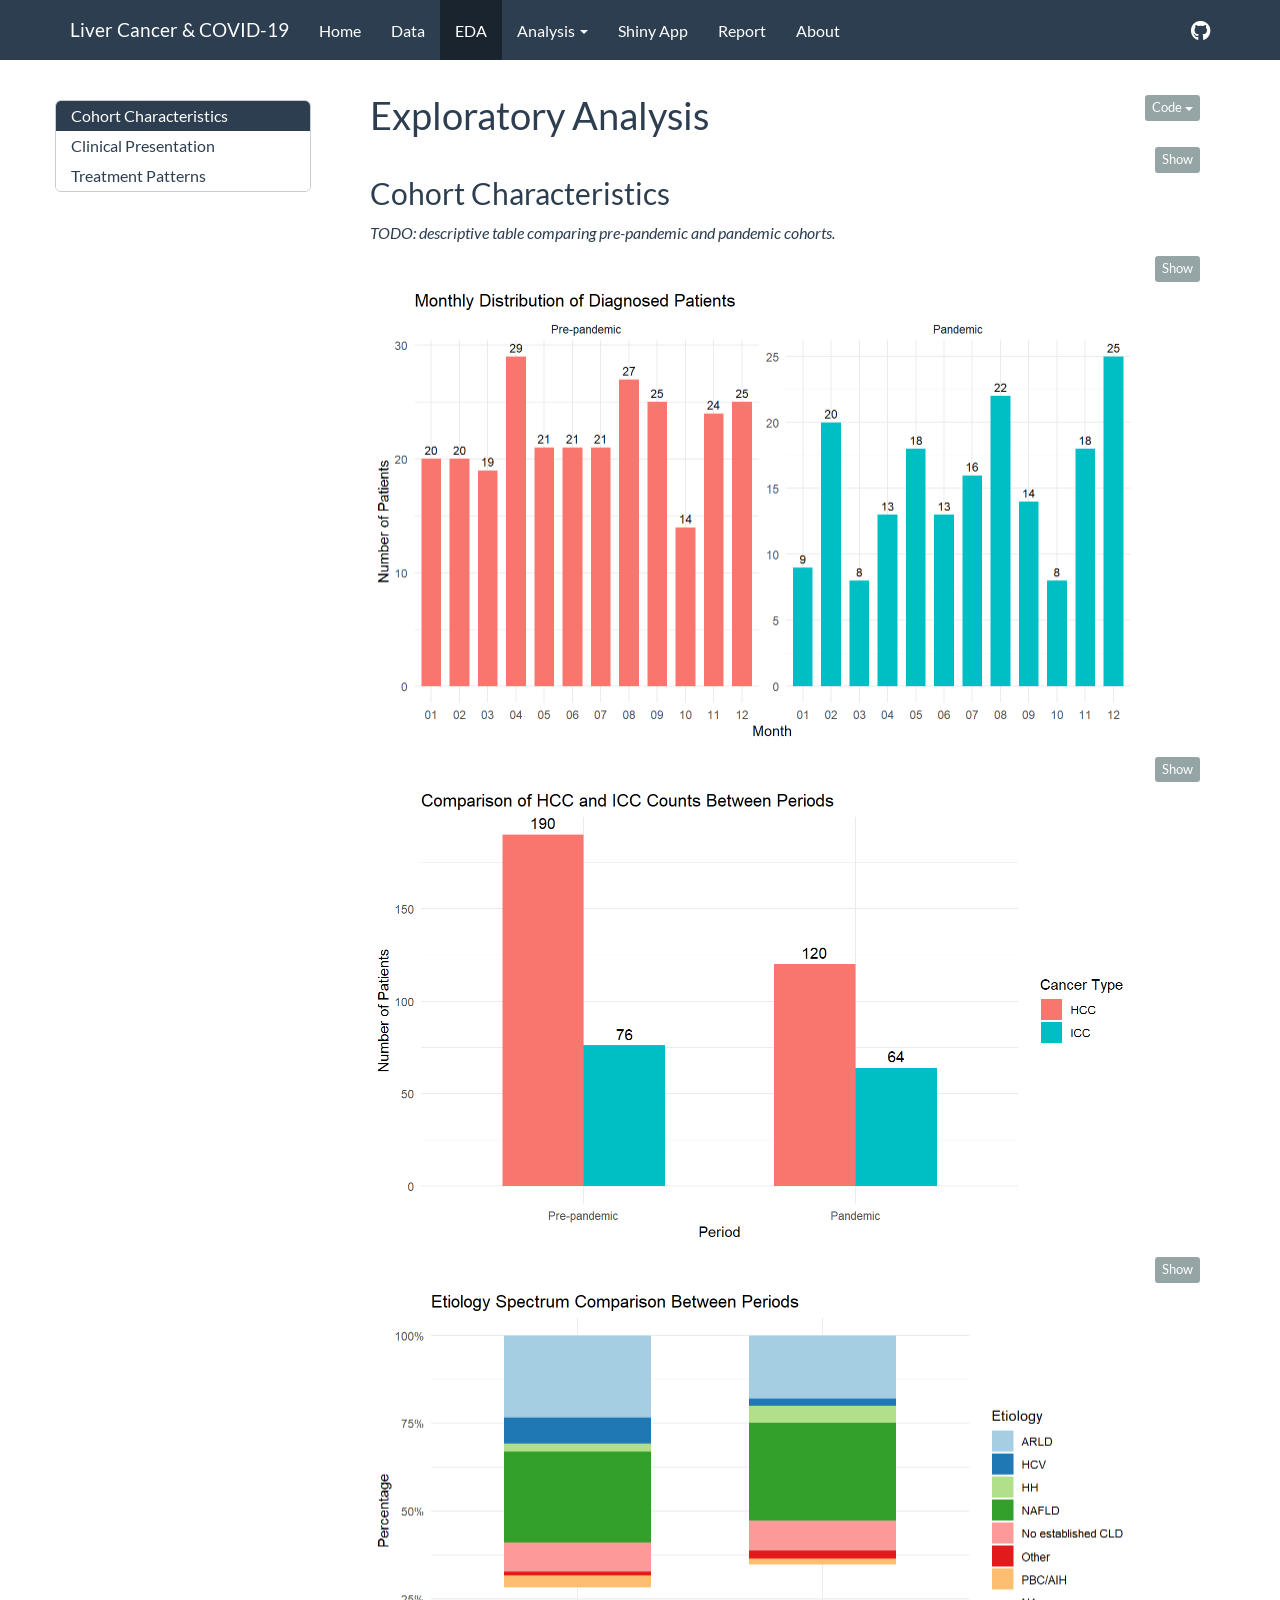
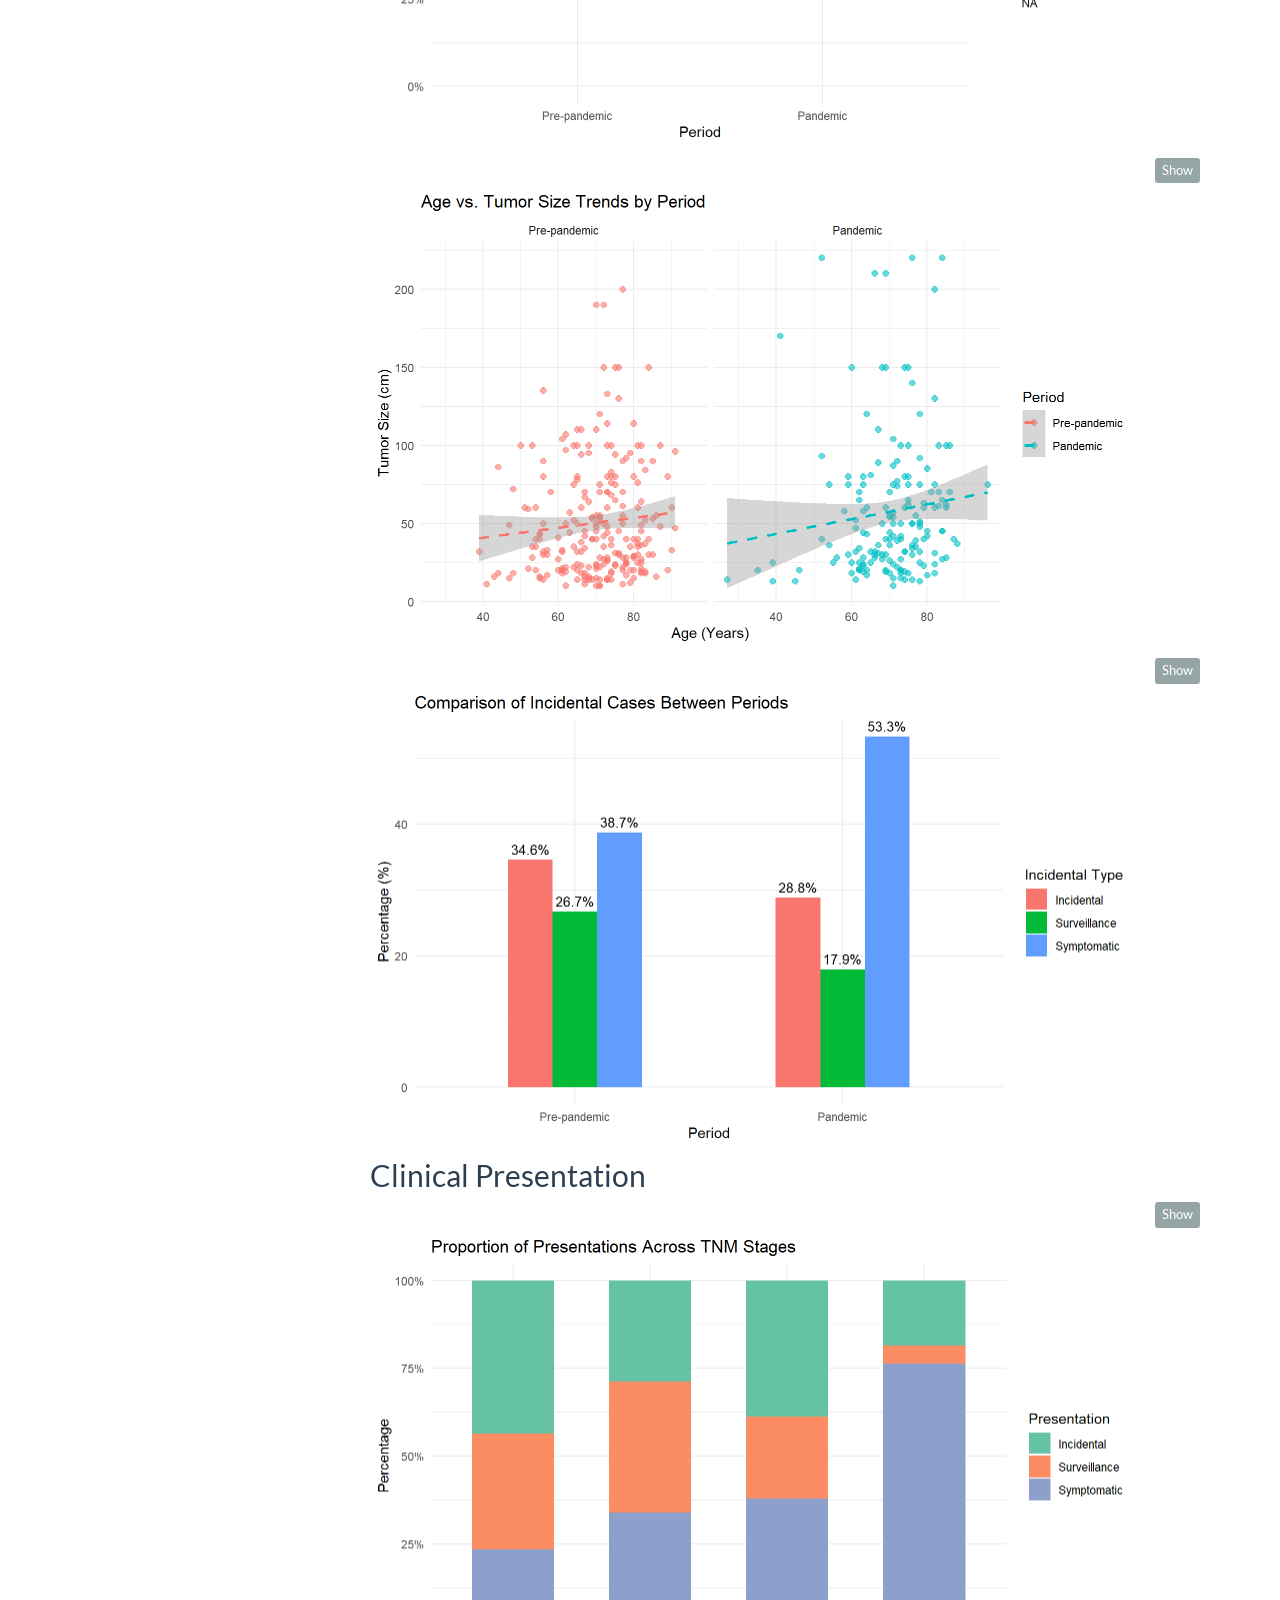
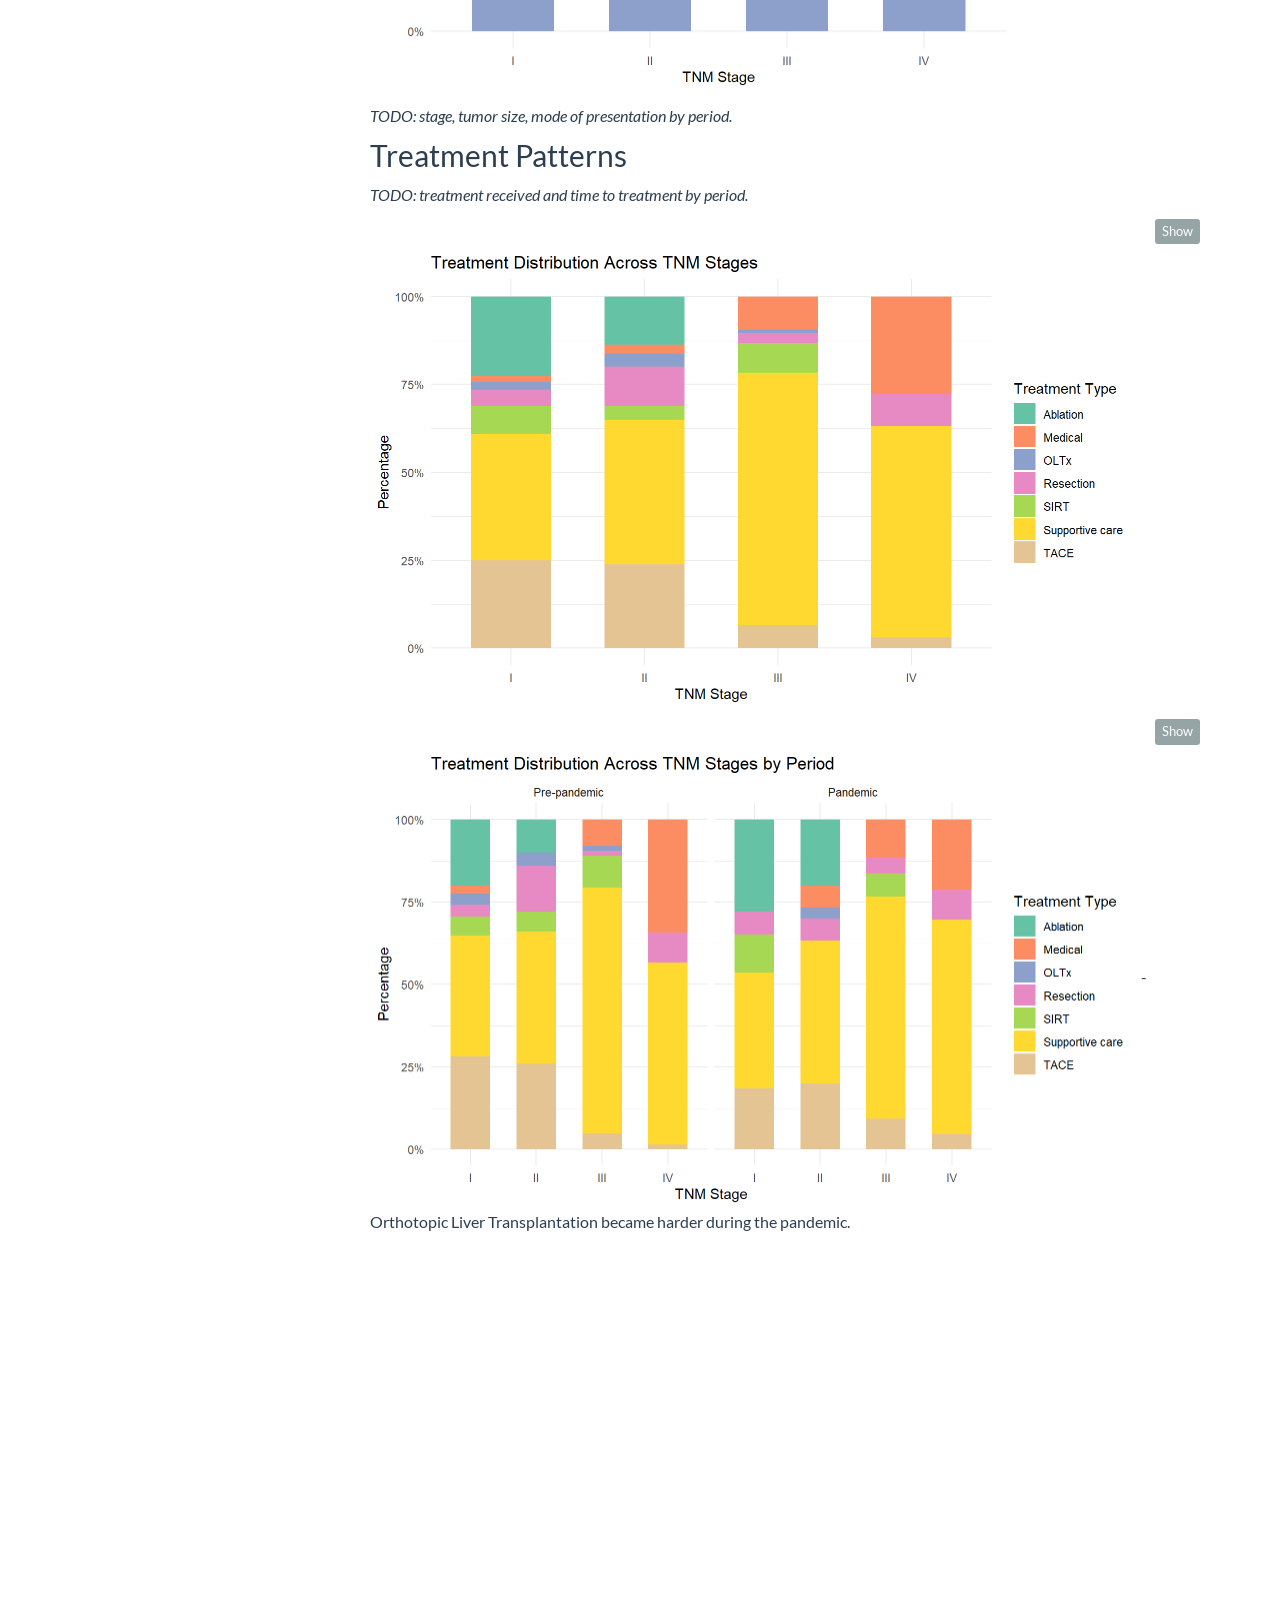
==== commit af550ff8: "initial eda plots" ====
--- a/docs/eda.html
+++ b/docs/eda.html
@@ -388,20 +388,155 @@
 </div>
 
 
-<pre class="r"><code>liver_clean = read_csv(&quot;data/liver_clean.csv&quot;)</code></pre>
+<pre class="r"><code>df = read_csv(&quot;data/liver_clean.csv&quot;) |&gt;
+  mutate(
+    period = factor(period, levels = c(&quot;Pre-pandemic&quot;, &quot;Pandemic&quot;))
+  )</code></pre>
 <div id="cohort-characteristics" class="section level2">
 <h2>Cohort Characteristics</h2>
 <p><em>TODO: descriptive table comparing pre-pandemic and pandemic
 cohorts.</em></p>
+<pre class="r"><code>df |&gt; 
+  mutate(
+    date = as.Date(referral_month), 
+    month = format(date, &quot;%m&quot;) 
+  ) |&gt; 
+  count(period, month) |&gt; 
+  ggplot(aes(x = month, y = n, fill = period)) +
+  geom_col(width = 0.7, show.legend = FALSE) +
+  facet_wrap(~ period, scales = &quot;free_y&quot;) +
+  geom_text(aes(label = n), vjust = -0.5, size = 3) +
+  labs(
+    title = &quot;Monthly Distribution of Diagnosed Patients&quot;,
+    x = &quot;Month&quot;,
+    y = &quot;Number of Patients&quot;
+  ) +
+  theme_minimal()</code></pre>
+<p><img src="eda_files/figure-html/monthly%20distribution-1.png" alt="" width="768" /></p>
+<pre class="r"><code>df |&gt; 
+  count(period, cancer_type) |&gt;
+  ggplot(aes(x = period, y = n, fill = cancer_type)) +
+  geom_col(position = &quot;dodge&quot;, width = 0.6) +
+  geom_text(aes(label = n), position = position_dodge(0.6), vjust = -0.5, size = 4) +
+  labs(
+    title = &quot;Comparison of HCC and ICC Counts Between Periods&quot;,
+    x = &quot;Period&quot;,
+    y = &quot;Number of Patients&quot;,
+    fill = &quot;Cancer Type&quot;
+  ) +
+  theme_minimal() </code></pre>
+<p><img src="eda_files/figure-html/HCC&ICC%20counts-1.png" alt="" width="768" /></p>
+<pre class="r"><code>df |&gt;
+  count(period, etiology) |&gt;
+  group_by(period) |&gt;
+  mutate(percentage = n / sum(n) * 100) |&gt;
+  ggplot(aes(x = period, y = percentage, fill = etiology)) +
+  geom_col(position = &quot;fill&quot;, width = 0.6) +
+  scale_y_continuous(labels = scales::percent) +
+  labs(
+    title = &quot;Etiology Spectrum Comparison Between Periods&quot;,
+    x = &quot;Period&quot;,
+    y = &quot;Percentage&quot;,
+    fill = &quot;Etiology&quot;
+  ) +
+  theme_minimal() +
+  scale_fill_brewer(palette = &quot;Paired&quot;)</code></pre>
+<p><img src="eda_files/figure-html/etiology-1.png" alt="" width="768" /></p>
+<pre class="r"><code>ggplot(df, aes(x = age, y = tumor_size, color = period)) +
+  geom_point(alpha = 0.6, size = 2) +
+  geom_smooth(method = &quot;lm&quot;, se = TRUE, linetype = &quot;dashed&quot;) + 
+  facet_wrap(~ period) +
+  labs(
+    title = &quot;Age vs. Tumor Size Trends by Period&quot;,
+    x = &quot;Age (Years)&quot;,
+    y = &quot;Tumor Size (cm)&quot;,
+    color = &quot;Period&quot;
+  ) +
+  theme_minimal()</code></pre>
+<p><img src="eda_files/figure-html/tumor%20size%20&%20age-1.png" alt="" width="768" /></p>
+<pre class="r"><code>df |&gt;
+  count(period, presentation) |&gt;
+  group_by(period) |&gt;
+  mutate(percentage = n / sum(n) * 100) |&gt;
+  ggplot( aes(x = period, y = percentage, fill = presentation)) +
+  geom_col(position = &quot;dodge&quot;, width = 0.5) +
+  geom_text(aes(label = sprintf(&quot;%.1f%%&quot;, percentage)), 
+            position = position_dodge(0.5), vjust = -0.5, size = 3.5) +
+  labs(
+    title = &quot;Comparison of Incidental Cases Between Periods&quot;,
+    x = &quot;Period&quot;,
+    y = &quot;Percentage (%)&quot;,
+    fill = &quot;Incidental Type&quot;
+  ) +
+  theme_minimal()</code></pre>
+<p><img src="eda_files/figure-html/unnamed-chunk-1-1.png" alt="" width="768" /></p>
 </div>
 <div id="clinical-presentation" class="section level2">
 <h2>Clinical Presentation</h2>
+<pre class="r"><code>df |&gt; 
+  filter(!is.na(tnm_stage), !is.na(presentation)) |&gt; 
+  count(tnm_stage, presentation) |&gt; 
+  group_by(tnm_stage) |&gt; 
+  mutate(percentage = n / sum(n) * 100) |&gt; 
+  ungroup() |&gt; 
+  ggplot(aes(x = tnm_stage, y = percentage, fill = presentation)) +
+  geom_col(position = &quot;fill&quot;, width = 0.6) +
+  scale_y_continuous(labels = scales::percent_format()) +
+  labs(
+    title = &quot;Proportion of Presentations Across TNM Stages&quot;,
+    x = &quot;TNM Stage&quot;,
+    y = &quot;Percentage&quot;,
+    fill = &quot;Presentation&quot;
+  ) +
+  theme_minimal() +
+  scale_fill_brewer(palette = &quot;Set2&quot;)</code></pre>
+<p><img src="eda_files/figure-html/satge&presentation-1.png" alt="" width="768" /></p>
 <p><em>TODO: stage, tumor size, mode of presentation by period.</em></p>
 </div>
 <div id="treatment-patterns" class="section level2">
 <h2>Treatment Patterns</h2>
 <p><em>TODO: treatment received and time to treatment by
 period.</em></p>
+<pre class="r"><code>df |&gt; 
+  filter(!is.na(tnm_stage), !is.na(treatment)) |&gt; 
+  count(tnm_stage, treatment) |&gt; 
+  group_by(tnm_stage) |&gt; 
+  mutate(percentage = n / sum(n) * 100) |&gt; 
+  ungroup() |&gt; 
+  ggplot(aes(x = tnm_stage, y = percentage, fill = treatment)) +
+  geom_col(position = &quot;fill&quot;, width = 0.6) +
+  scale_y_continuous(labels = scales::percent_format()) +
+  labs(
+    title = &quot;Treatment Distribution Across TNM Stages&quot;,
+    x = &quot;TNM Stage&quot;,
+    y = &quot;Percentage&quot;,
+    fill = &quot;Treatment Type&quot;
+  ) +
+  theme_minimal() +
+  scale_fill_brewer(palette = &quot;Set2&quot;) </code></pre>
+<p><img src="eda_files/figure-html/unnamed-chunk-2-1.png" alt="" width="768" /></p>
+<pre class="r"><code>df |&gt; 
+  filter(!is.na(period), !is.na(tnm_stage), !is.na(treatment)) |&gt; 
+  count(period, tnm_stage, treatment) |&gt; 
+  group_by(period, tnm_stage) |&gt; 
+  mutate(percentage = n / sum(n) * 100) |&gt; 
+  ungroup() |&gt; 
+  ggplot(aes(x = tnm_stage, y = percentage, fill = treatment)) +
+  geom_col(position = &quot;fill&quot;, width = 0.6) +
+  facet_wrap(~ period) +
+  
+  scale_y_continuous(labels = scales::percent_format()) +
+  labs(
+    title = &quot;Treatment Distribution Across TNM Stages by Period&quot;,
+    x = &quot;TNM Stage&quot;,
+    y = &quot;Percentage&quot;,
+    fill = &quot;Treatment Type&quot;
+  ) +
+  theme_minimal() +
+  scale_fill_brewer(palette = &quot;Set2&quot;)</code></pre>
+<p><img src="eda_files/figure-html/unnamed-chunk-3-1.png" alt="" width="768" />
+- Orthotopic Liver Transplantation became harder during the
+pandemic.</p>
 </div>
 
 
